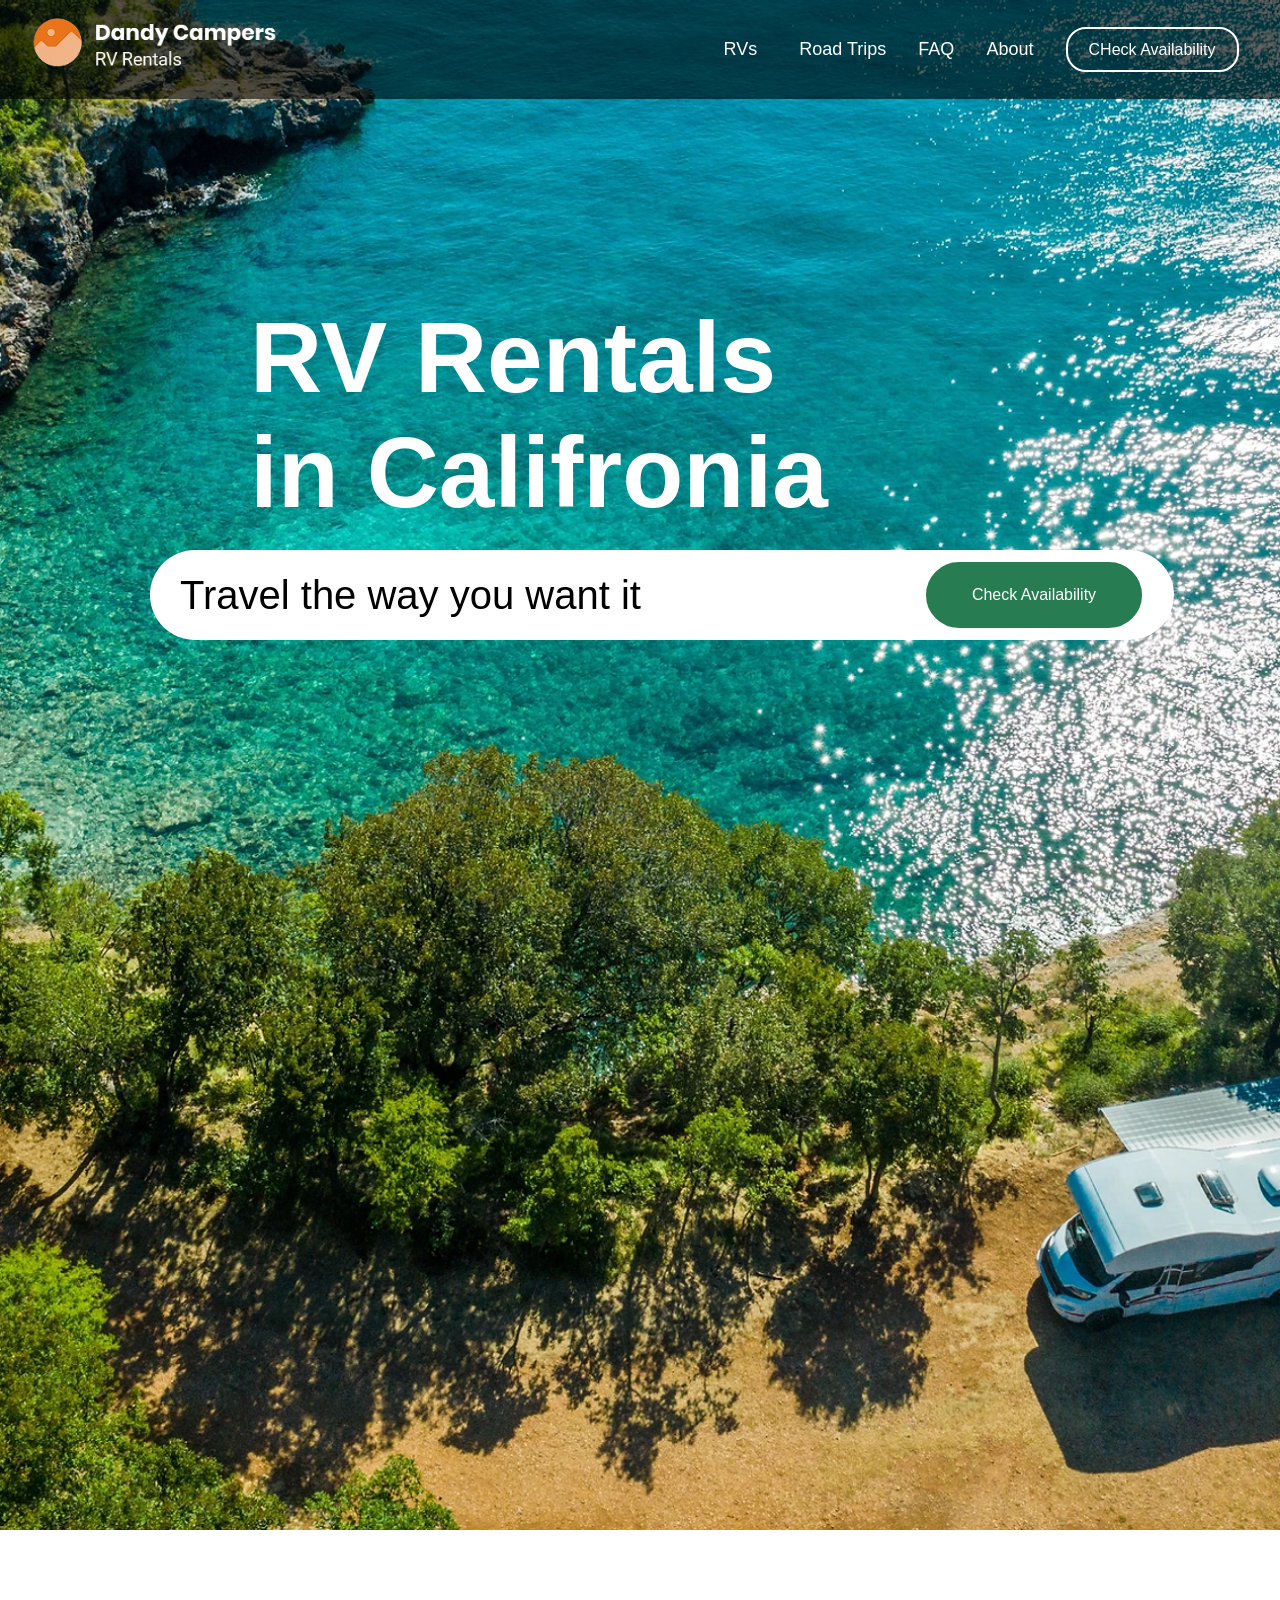
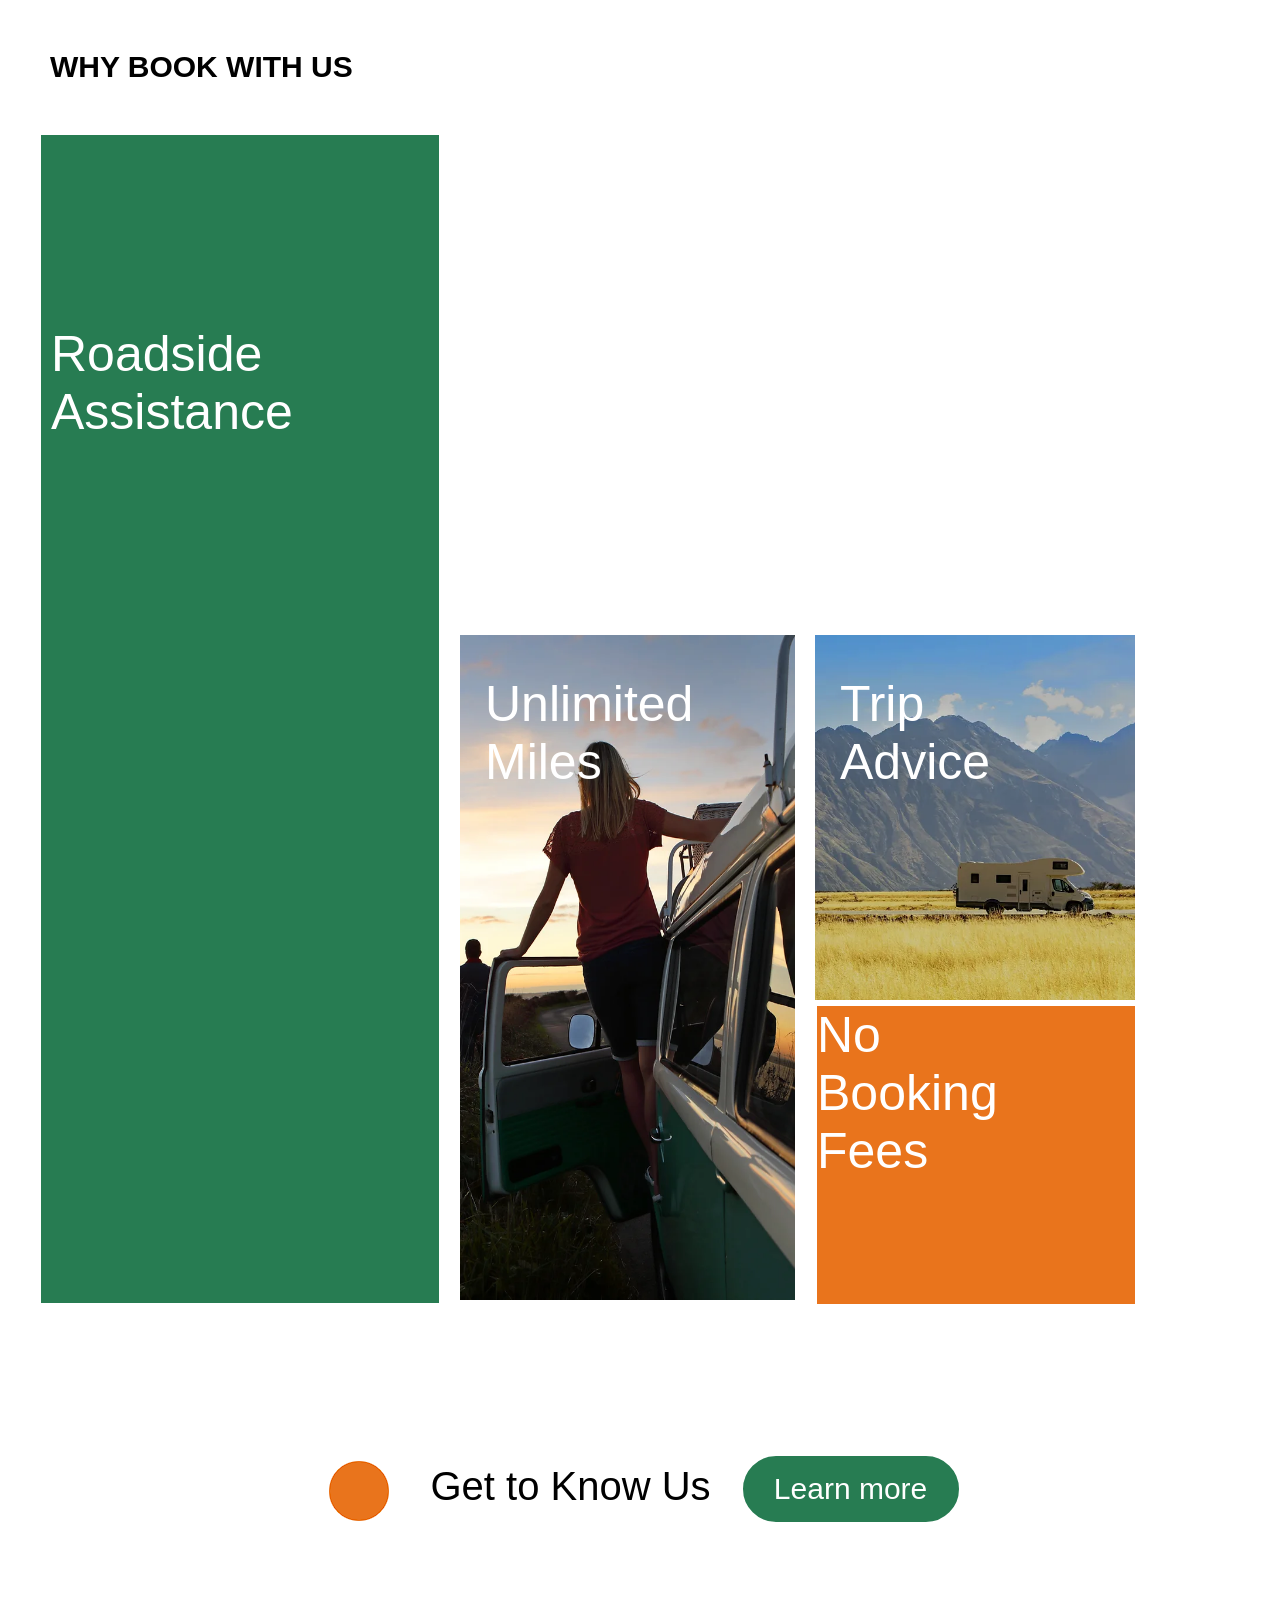
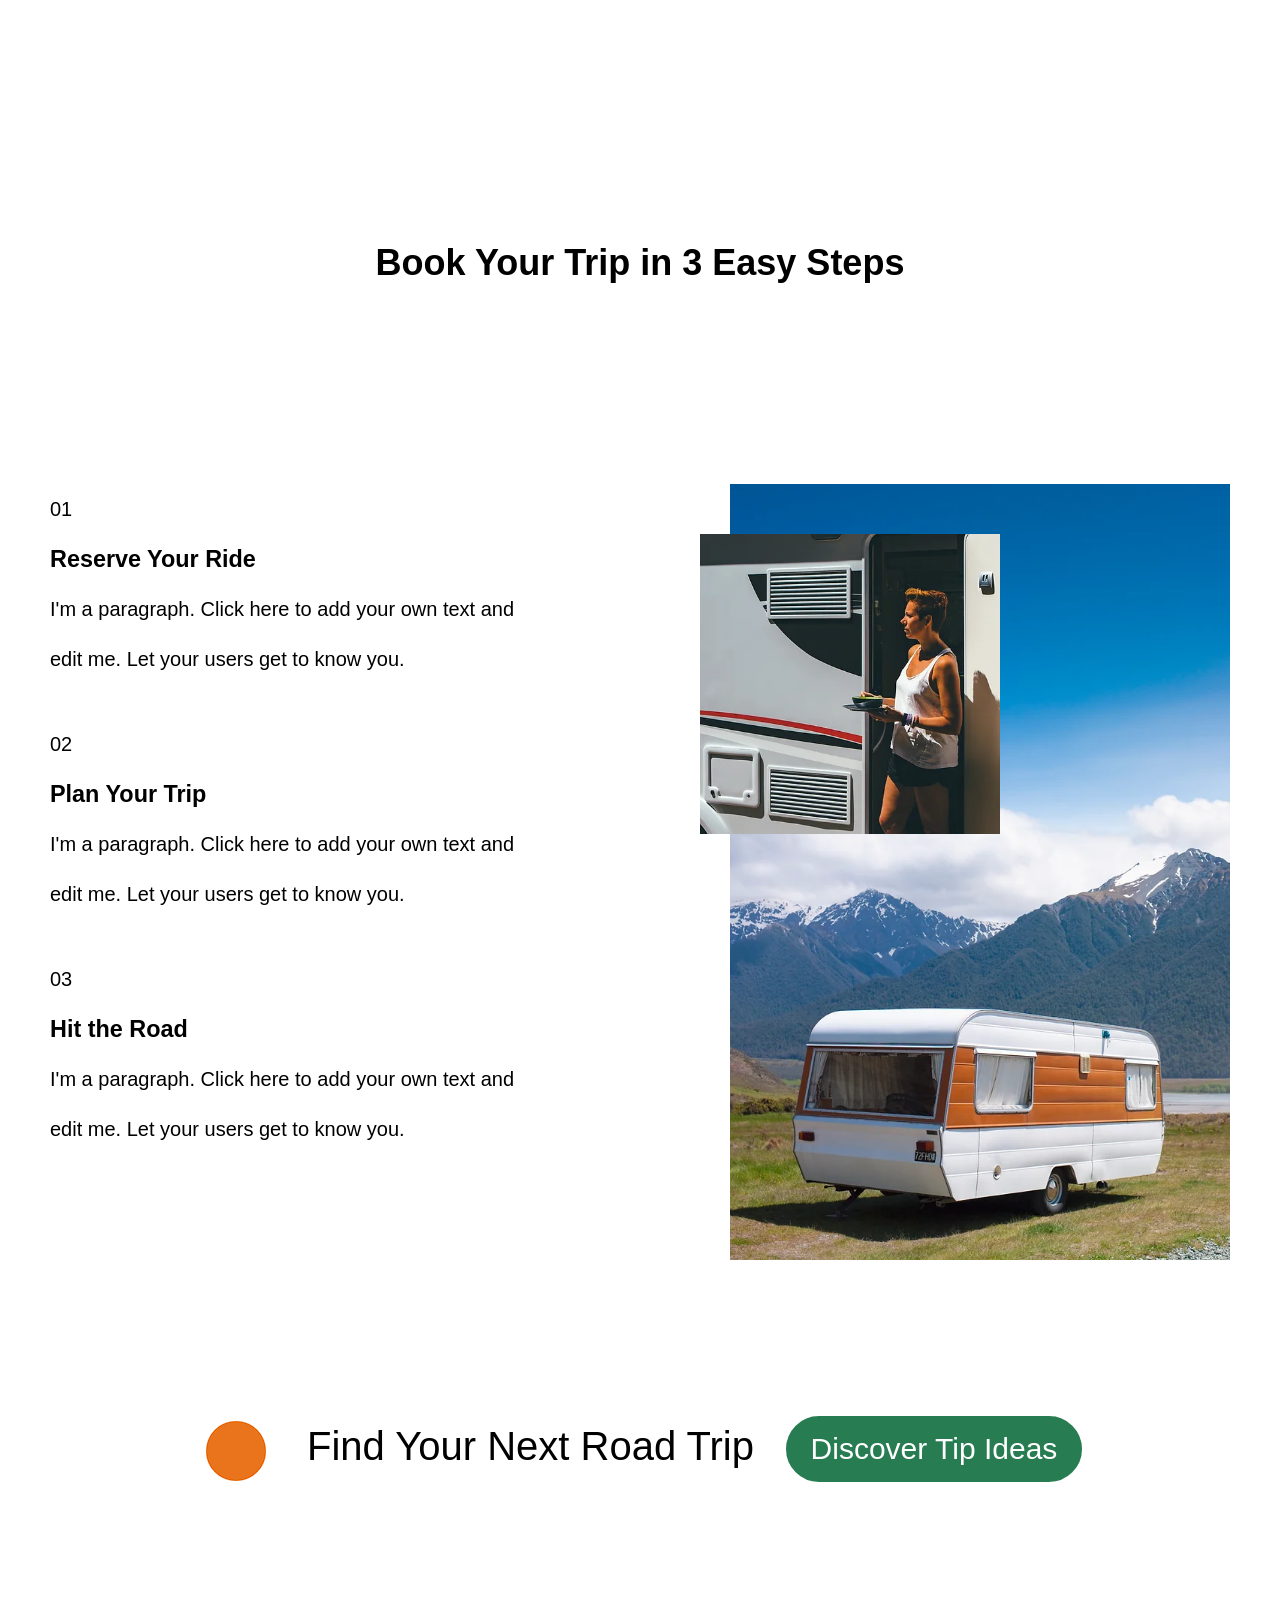
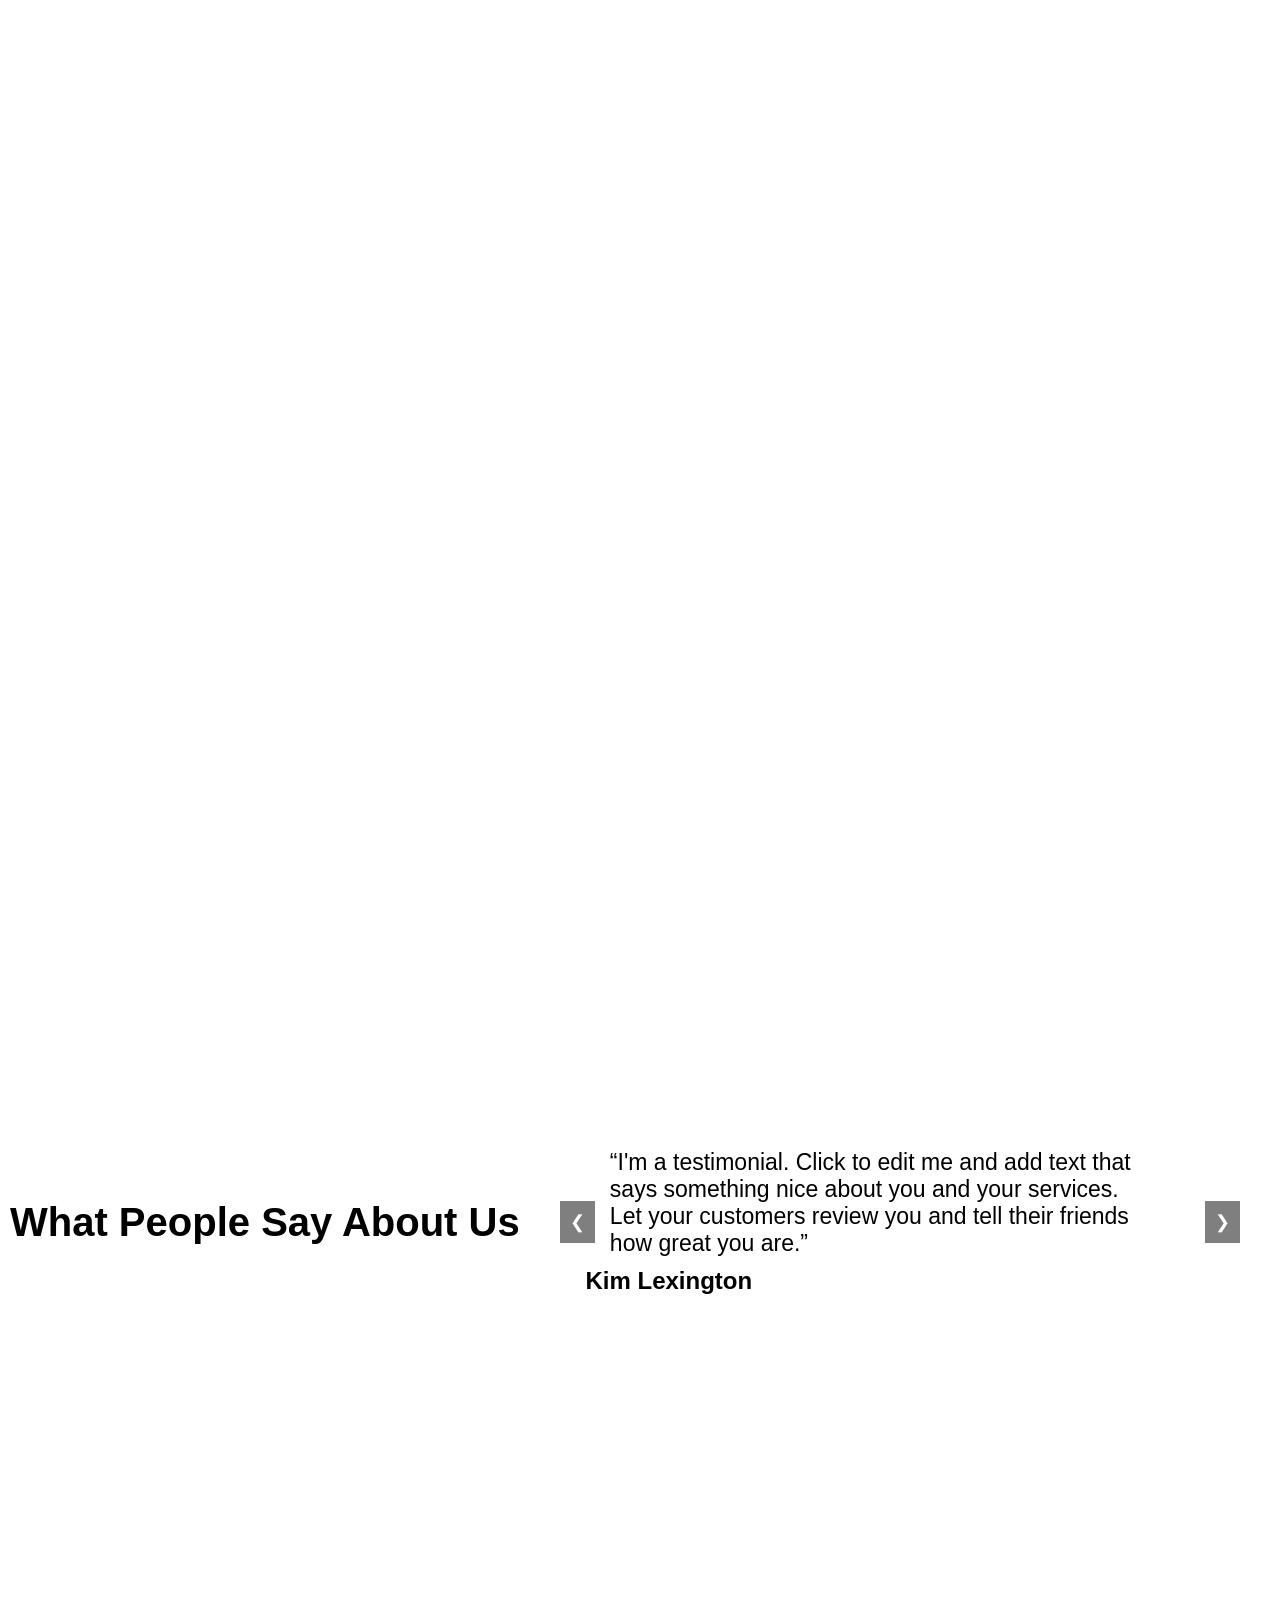
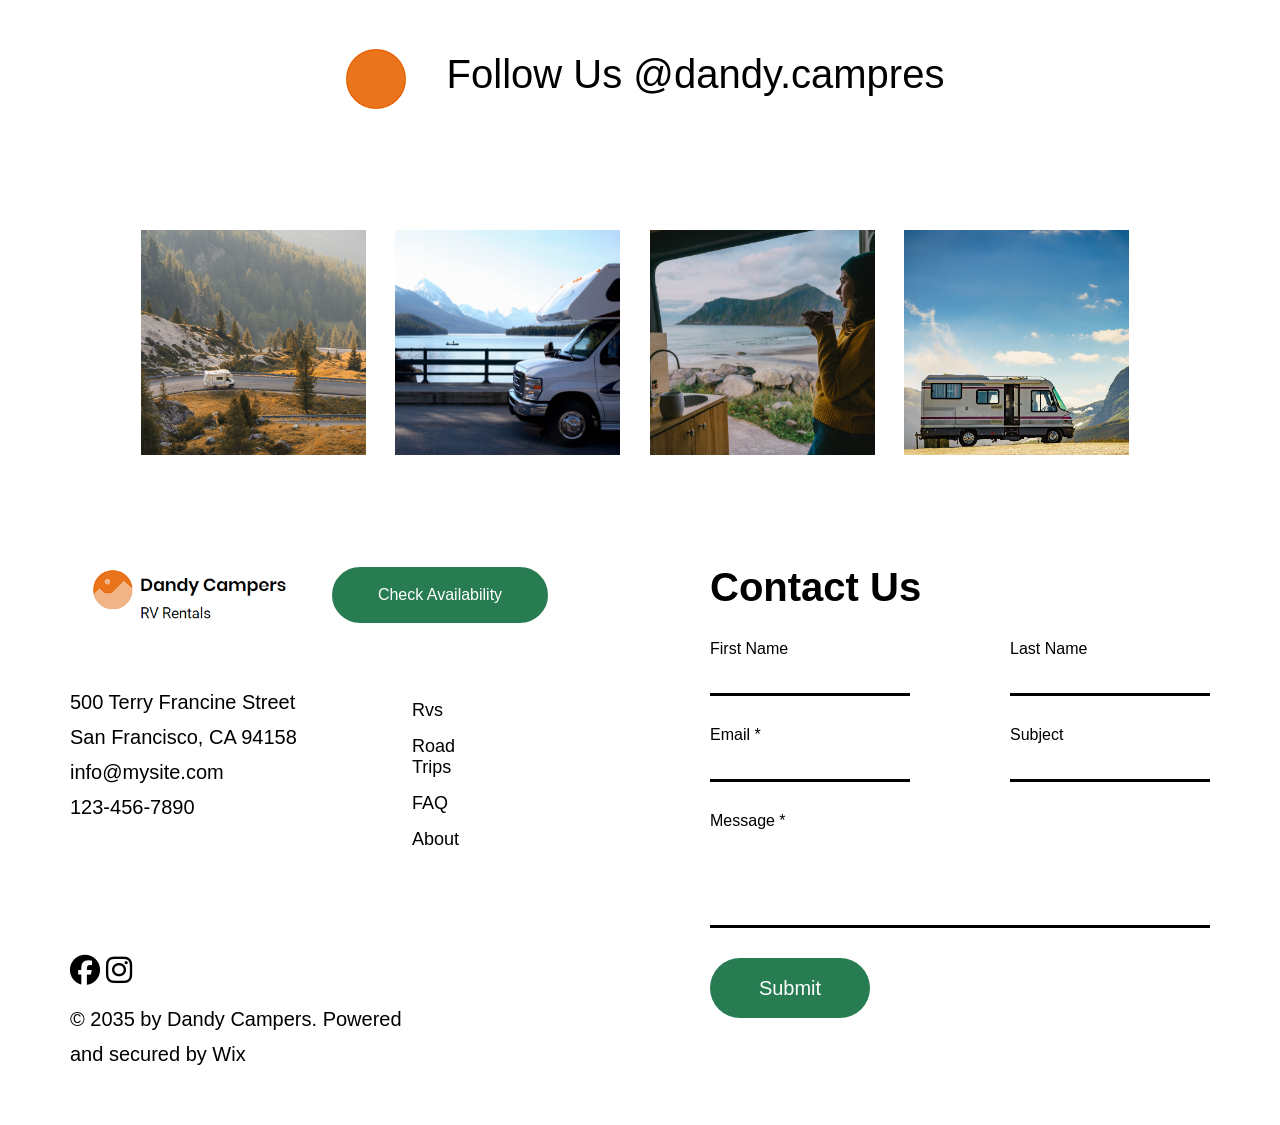
==== index.html @ e055550d "project rv" ====
<!DOCTYPE html>
<html lang="en">
<head>
    <meta charset="UTF-8">
    <meta name="viewport" content="width=device-width, initial-scale=1.0">
    <title>Document</title>
    <link rel="stylesheet" href="./style.css">
    <link rel="stylesheet" href="https://cdnjs.cloudflare.com/ajax/libs/font-awesome/6.5.2/css/all.min.css" integrity="sha512-SnH5WK+bZxgPHs44uWIX+LLJAJ9/2PkPKZ5QiAj6Ta86w+fsb2TkcmfRyVX3pBnMFcV7oQPJkl9QevSCWr3W6A==" crossorigin="anonymous" referrerpolicy="no-referrer" />
    <link rel="stylesheet" href="./responsive.css">
    <link rel="stylesheet" href="./rcponcive.css">
</head>
<body>

    <header>
        <nav> 

            <a href=""><img class="logo" src="./image/logo.png" alt=""></a>
            
           <i id="toggleMenu"><i class="fa-solid fa-bars"></i></i>
     

           <div  class=" menu">
           
          
           </div>
           
            <div class="nav-ul">
            
             <ul>
                <li>
                    
                    <a id="dropown-chek" href="./rvs/rvs.html">RVs</a>
                 
                    <ul class="dropdown">
                        <li><a href="#">EuroCamper</a></li>
                        <li><a href="#">vanagon</a></li>
                        <li><a href="#">Ranger van</a></li>
                        <li><a href="#">Travel Triler</a></li>
                        <li><a href="#">Flying Cloud</a></li>
                        <li><a href="#">MotorHome</a></li>
                    </ul>
                </li>  

                <li><a href="./RoadTrip/road.html">Road Trips</a></li>
                <li><a href="./FAQ/faq.html">FAQ</a></li>
                <li><a href="./About/about.html">About</a></li>
            </ul>

            <div id="myNav" class="overlay">
              
             <div class="overlay-btn-title">
                <span class="camper-check-btn">CHeck Availability</span>
                <a href="javascript:void(0)" class="closebtn" onclick="closeNav()">&times;</a>
             </div>
                <div class="overlay-content">

                         <span class="travel-first">Travel Details</span>
               
                    <form class="form-btn" action="">
                     <div class="wrapper-for-form">
                        <div class="select-wrapper">
                        <div class="pick-up">
                        
                        <label for="nav-select">Pick up*</label>
                        <select class="nav-select back-color">
                            <option value=""></option>
                            <option>San Diego</option>
                            <option>malibu Beach</option>
                            <option>Misson Bay</option>
                            <option>Napa Valley</option>
                        </select>
                    </div>
                         
                    <div class="drop-off">
                        <label for="nav-select ">Drop Off*</label>
                        <select class="nav-select back-color">
                            <option value=""></option>
                            <option>San Diego</option>
                            <option>malibu Beach</option>
                            <option>Misson Bay</option>
                            <option>Napa Valley</option>
                        </select>
                    </div>   
                    </div>
                         
                      <div class="date">
                         <div class="for-date">
                        <label for="date">Start Date*</label>
                        <input class="back-color" name="date" type="date">
                         </div>
                         
                         <div class="for-date">
                        <label for="date">End Date*</label>
                        <input class="back-color" name="date" type="date">
                         </div>
                      </div>
                         


                       <div class="number">
                            <div class="for-number">
                                <label for="number">Number of passenger*</label>
                                <input class="back-color" name="number" type="number">
                            </div>

                         <div class="for-number-rvs">
                            <label class="rvs-one" for="rvs">Rv Type</label>
                            <select class="back-color"  name="rvs" id="">
                                <option value=""></option>
                                <option value="">EuroCamper</option>
                                <option value="">Vanagon</option>
                                <option value="">MotorHome</option>
                                <option value="">Ranger Van</option>
                                <option value="">Travel Trailer</option>
                                <option value="">Flying Cloud</option>                              
                            </select>
                         </div>  
                          
                       </div>
                       
                     </div>
                     

                     
                     <span>Personal Details</span>
                 
                 <div class="lastname-wrapper">    
                     <div class="name-lastname">
                            <div class="name-for-form">
                                <label for="name">First Name</label>
                                <input class="back-color" type="name" >
                            </div>
                    
                            <div class="name-for-form">
                                <label for="lastname">Last Name</label>
                                <input class="back-color" type="lastname">
                            </div>
                    </div>

                    <div class="name-lastname">
                        <div class="name-for-form">
                            <label for="name">First Name</label>
                            <input class="back-color" type="name" >
                        </div>
                
                        <div class="name-for-form">
                            <label for="lastname">Last Name</label>
                            <input class="back-color" type="lastname">
                        </div>
                </div>
            </div>
                    

            <input class="forminput" type="submit">

                    </form>
              </div>
           </div>
    
    
              <button id="overlay-btn" onclick="openNav()">CHeck Availability</button>
    
            </div> 
        
        

        </nav>
            

            <div class="title-one">

                <h1>
                    <span>RV Rentals
                    <br> in Califronia
                   </span>
                </h1>


            </div>

            <div class="title-two">
                <p>Travel the way you want it</p>
                <button><a href="">Check Availability</a></button>
                
            </div>

         
      
    </header>


   
    
<section class="section-one">

     <div class="section-one-title">
        <h2>WHY BOOK WITH US</h2>
     </div>


    
    <div class="section-one-card">


            <div class="green-card">

                <div class="road-side">

                
                <span>Roadside <br> Assistance</span>
                </div>
            </div>

    
     <div class="banner-card-car">

        <div class="car-img">
            <img src="./image/car-girl.webp" alt="">
        </div>

        <div class="car-text">
            <p>Unlimited <br/> Miles</p>
        </div>
     </div>

     
     <div class="card-together">

        <div class="banner-card-mount">

            <div class="mount-img">
                <img src="./image/mount.webp" alt="">
            </div>
    
            <div class="mount-text">
                <p>Trip <br>
                    Advice</p>
            </div>

        </div>


        <div class="orange-card">
            <div class="orange-card">
                <span>
                    No     <br>
                    Booking <br>
                    Fees    <br>
                </span>
            </div>
        </div>
    </div>  
        
     

    </div>
    

</section>


<section class="two">
      
    <div class="wrapper-section-two">

    

      <div class="logo-ball">
        <img src="./image/ball.PNG" alt="">
      </div>

     <div class="two-title">
        <p>Get to Know Us</p>
     </div>

     <div class="button-learn">
        <button class="learn-btn">
            <a href="#">Learn more</a>
        </button>
    
        </div>


    </div>


</section>
  
    <section class="three">
        <h2 class="section-title">Book Your Trip in 3 Easy Steps</h2>
    </section>


   <section class="four">
    <div class="four-wrapper">

        <div class="four-tex">
         
         <div class="text-margin">  
          <div>
          <span>01</span> <br>
          <h3>Reserve Your Ride</h3> 
          <p>I'm a paragraph. Click here to add your own text and <br> edit me. Let your users get to know you.</p>
         </div>

          <div>
          <span>02</span>
          <h3>Plan Your Trip</h3> 
          <p>I'm a paragraph. Click here to add your own text and <br> edit me. Let your users get to know you.</p>
          </div>


          <div>
          <span>03</span> <br>
          <h3>Hit the Road</h3> 
          <p>I'm a paragraph. Click here to add your own text and <br> edit me. Let your users get to know you.</p>  
          </div>
         </div> 

        </div>


        <div class="four-img">
            <img class="image-one" src="./image/sectio-fourth(one).webp" alt="">
            <img class="image-two" src="./image/fourthe-two.webp" alt="">
        </div>



    </div>
   </section>




   <section class="five">
      
    <div class="wrapper-section-five">

    

      <div class="logo-ball-five">
        <img src="./image/ball.PNG" alt="">
      </div>

     <div class="five-title">
        <p>Find Your Next Road Trip</p>
     </div>

      <div class="button-dicovery">
        <button class="discovery-btn">
            <a href="#">Discover Tip Ideas</a>
        </button>
    
        </div>


    </div>


</section>


<section class="section-six">
 

</section>

<!-- seven -->

<section class="seven">

    <div class="seven-title">
        <h2>What People Say About Us </h2>
    </div>
 <!-- for slide -->
 
<div class="slider-container">
    <div class="slider">
      <div class="slide">
        <p>
            “I'm a testimonial. Click to edit me and add text that <br>
             says something nice about you and your services. <br>
              Let your customers review you and tell their friends <br>
               how great you are.”
        </p>
        <h2>Kim Lexington</h2>
      </div>
      <div class="slide">
        <p>
            “I'm a testimonial. Click to edit me and add text that <br>
             says something nice about you and your services. <br>
              Let your customers review you and tell their friends <br>
               how great you are.”
        </p>
        <h2>Bex Bradley</h2>
      </div>
      <div class="slide">
        <p>
            “I'm a testimonial. Click to edit me and add text that <br>
             says something nice about you and your services. <br>
              Let your customers review you and tell their friends <br>
               how great you are.”
        </p>
        <h2>Bex Bradley</h2>
      </div>
      <!-- Add more slides as needed -->
    </div>
    <button class="prev" onclick="moveSlide(-1)">&#10094;</button>
    <button class="next" onclick="moveSlide(1)">&#10095;</button>
  </div>
  
          
          
</section>


<section class="eight">

  <div class="wrapper-section-eight">

    <div class="logo-ball-eight">
        <img src="./image/ball.PNG" alt="">
      </div>

     <div class="eight-title">
        <p>Follow Us @dandy.campres</p>

     </div> 
 </div>



<!-- nine-section -->

<div class="nine-section">
    <div class="nine-card">


        <div class="card-image">
            <img src="./image/01.jpg" alt="" >


            <div class="card-title">
                @wix: #wix, #website, 
                <br>#freewebsite,
                <br> #websitetemplate, #wix.com, 
                <br>#camping, #RV, #trip,
                <br> #outdoor
            </div>
        </div>

        <div class="card-image">
            <img src="./image/02.jpg" alt="" >


            <div class="card-title">
                @wix: #wix, #website, 
                <br>#freewebsite,
                <br> #websitetemplate, #wix.com, 
                <br>#camping, #RV, #trip,
                <br> #outdoor
            </div>
        </div>


        <div class="card-image">
            <img src="./image/03.jpg" alt="" >


            <div class="card-title">
                @wix: #wix, #website, 
                <br>#freewebsite,
                <br> #websitetemplate, #wix.com, 
                <br>#camping, #RV, #trip,
                <br> #outdoor
            </div>
        </div>

        <div class="card-image">
            <img src="./image/04.jpg" alt="" >


            <div class="card-title">
                @wix: #wix, #website, 
                <br>#freewebsite,
                <br> #websitetemplate, #wix.com, 
                <br>#camping, #RV, #trip,
                <br> #outdoor
            </div>
        </div>

    </div>
</div>

</section>




<!-- footer -->

<footer >

  <div class="footer-wrapper">
    <div class="footer-btn">
         <a href=""><img class="logo" src="./image/logo-footer.PNG" alt=""></a>
        <button><a href="">Check Availability</a></button>

    </div>


<div class="footer-div">
    
        <div class="article">

            <p>500 Terry Francine Street</p>
            <p>San Francisco, CA 94158</p>
            <p>info@mysite.com</p>
            <p>123-456-7890</p>        
            <div class="icon-div">
                <div class="icon">
                     <a href="#"><i class="fa-brands fa-facebook "></i></a>
                     <a href="#"> <i class="fa-brands fa-instagram "></i></a>
                </div>
                
                <p>© 2035 by Dandy Campers. Powered and secured by Wix</p>
            </div>
        </div>

          <div class="anchor">

            <div class="achor-ul">
                
                <ul>
                    <li><a href="#">Rvs</a></li>
                    <li><a href="#">Road Trips</a></li>
                    <li><a href="#">FAQ</a></li>
                    <li><a href="#">About</a></li>
                </ul>
            </div>
                    
       </div>

</div>


  </div>
  
<form action="">
    <h2>Contact Us</h2>
    <div class="input">
        <div>
            <label for="name">First Name</label>
            <input type="name" >
        </div>

        <div class="in">
            <label for="lastname">Last Name</label>
            <input type="lastname">
        </div>
    </div>
    <div class="input">
        <div>
            <label for="Email">Email *</label>
            <input type="email" >
        </div>

        <div>
            <label for="Subject">Subject</label>
            <input type="Subject">
        </div>
        
    </div>

    <div class="massage">
        <label for="Message">Message *</label>
        <input type="Message">
    </div>


        <input class="subinput" type="submit">



        
   
 

</form>

</footer>


 

    

           
<script src="./script.js"></script>
    
</body>
</html>
---- style.css ----
*{
    margin: 0px;
    padding: 0px;
    box-sizing: border-box;
    list-style: none;
    text-decoration: none;
    font-family: sans-serif
}

header{
    background-image: url(./image/camping.webp);
    height: 170vh;
    background-size: cover;
    background-position: center;
}


nav{
    width: 100%;
    display: flex;
    align-items: center;
    justify-content: space-between;
    position: sticky;
    background:transparent;
    background-color: rgb(0,0,0,0.6);
    z-index: 1;
    

}

.logo{
    width: 297px;
    
}

.nav-ul{
    display: flex;
    justify-content: center;
    width: 50%;
  
}

ul{
    width: 60%;
    display: flex;
    justify-content: space-evenly;
    align-items: center;
}

ul a{
    color: white;
    font-size: large;
    
}

ul a:hover{
    color: aquamarine ;
    transition: 0.5s;
}

/* dropdown */
#dropown-chek{
    padding: 25px 10px 25px 10px;
}

.dropdown li{
    display: block;
}

.dropdown{

    margin-top: 20px;
    margin-left: -55px;
    width: 115px;
    height: 190px;
    background: transparent;
    background-color: rgb(0,0,0,0.6);
    text-align: center;
    line-height: 30px;
    position: absolute;
    z-index: 2;
    display: none;
    cursor: pointer;

}

.nav-ul li:hover ul.dropdown{
    display: block;
    
    
    
}

/* nav */

/* nav button{
    width: 173px;
    height: 45px;
    border-radius:20px;
    background-color: transparent;
    border: 2px solid  white;
} */

nav button a{
    font-size: large;
    color: white;
}

/* overlay */

.overlay {
    height: 0%;
    width: 100%;
    position: fixed;
    z-index: 1;
    top: 0;
    left: 0;
    background-color: #277C52;
    overflow-y: scroll;
    transition: 0.5s;
    
  }
  .overlay::-webkit-scrollbar{
    display: none;
  }



  /* form */
  
  .overlay-content {
    position: relative;
    width: 100%;    
    height: 120vh;
    
  }


.overlay-content span{
    font-size: 20px;
    color: white;
    margin-left: 250px;
    margin-top: 20px;
    
}

.nav-select{
    width: 300px;
    height: 50px;
    background-color: #1F6340;
    font-size: 20px;
    color: white;

}

.form-btn{
    width: 50%;
    
}

.form-btn input,select{
    background-color: #1F6340 ; 
    border-bottom: 2px solid white;
}

.select-wrapper{
    display: flex;
    gap: 30px;
    color: white;
}




.date{
    display: flex;
    gap: 30px;
}

.date input{
    width: 300px;
    height: 50px;
    background-color: #1F6340;
    color: white;
    font-size: 20px;

}

.date label{
    color: white;
}


.for-number input{
    width: 300px;
    height: 50px;
    background-color: #1F6340;
    color: white;
    font-size: 20px
}

.for-number{
    color: white;
}
 
.for-number-rvs select{
    width: 400px;
    height: 50px;
    background-color: #1F6340;
    color: white;
    font-size: 20px;
    
}

.rvs-one{
    color: white;
}

.number{
    display: flex;
    gap: 30px;
}


.wrapper-for-form{
    display: flex;
    flex-direction: column;
    gap: 43px;
    
    margin-left: 90%;
}


.name-for-form input{
    width: 300px;
    height: 50px;
    background-color: #1F6340;
    color: white;
    font-size: 20px;
   

}

.name-for-form label{
    color: white;
}


.name-lastname{
    display: flex;
    gap: 30px;
    
}

.lastname-wrapper{
    display: flex;
    flex-direction: column;
    gap: 43px;
    margin-top: 50px;
    margin-left: 90%;
}

.forminput{
width: 150px;
border: none;
border-radius: 60px;
height: 60px;
background-color: white !important; 
cursor: pointer;
font-size: 20px;
color: black;
position: relative;
margin-left: 50em;
margin-top: 30px;
}

.forminput:hover{
    background-color: rgb(233, 233, 179);
}

  .camper-check-btn{
    color: white;
    font-size: 40px;
    
  }

.overlay-btn-title{
    margin: 34px;
    margin-left: 15rem;
}

 
  .overlay a {
    padding: 8px;
    text-decoration: none;
    font-size: 36px;
    color: #818181;
    display: block;
    transition: 0.3s;
  }
  
  .overlay a:hover, .overlay a:focus {
    color: #f1f1f1;
  }
  
  .overlay .closebtn {
    position: absolute;
    top: 20px;
    right: 45px;
    font-size: 60px;
   
  }

  #overlay-btn{
    position: relative;
    width: 173px;
    height: 45px;
    border-radius:20px;
    background-color: transparent;
    border: 2px solid  white;
    color: white;
    font-size: 1em;
}

#overlay-btn:hover{
  background-color: #277C52;
  transition: all 0.5s;
  cursor: pointer;
  
}


/* responsiv-first */

@media screen and(max-width:768px) {
    header{
        background-image: url(./image/camping.webp);
        background-position: center;
        background-size: cover;
    }

    .nav-ul ul{
        display: none;
    }
    
    
}




/* title */
.title-one{
    font-size: 50px;
    color: white;
    position: absolute;
    top: 300px;
    left:250px;
}

.title-two{
    display: flex;
    justify-content: space-between;
    padding: 30px;
    align-items: center;
    color: black;
    background-color: white;
    border-radius: 50px;
    width: 80%;
    height: 90px;
    font-size: 40px;
    position: absolute;
    top: 550px;
    left: 150px;
    
 
}

.title-two button{
    width: 220px;
    height: 70px;
    border-radius: 40px;
    background-color: #277C52;
    border: 2px solid white;

}


.title-two button:hover{
    background-color: rgb(2, 48, 2);
    transition: all 0.5s;
    cursor: pointer;
}



.title-two button a{
    color: white;
    font-size: larger;
}

/* section-one */
.section-one-title{

    font-size: 20px;
    margin-top: 120px;
    padding-left: 50px;
    width: 50%;
    padding-bottom: 50px;
    
}

.green-card{
    /* display: flex;
    border: 1px solid;
    background-color: #277C52;
    font-size: 50px;
    color: white;
    margin: 50px;
    width: 450px;
    height: 500px;    
    padding-left: 30px;
    align-items: center; */

    border: 1px solid;
    background-color: #277C52;
    font-size: 50px;
    color: white;
    width: 400px;
    height:130vh;  
    margin-left: 40px;
} 

.road-side{
   margin-top: 190px;
   margin-left: 10px;
}

.banner-card-car{
    position: relative;
    
}


.car-img img{
    width: 385px;
    height: 705px;
    
}

.car-text{
    position: absolute;
    top: 40px;
    padding-left: 25px;
   
}

.car-text p{
    font-size: 50px;
    color: white;
}

.banner-card-mount{
    position: relative;
}


.mount-img img{
    width: 360px;
    height: 390px;
}

.mount-text{
    position: absolute;
    top: 40px;
    padding-left: 25px;
}

.mount-text p{
    font-size: 50px;
    color: white;
}


.orange-card{
   
    border: 1px solid;
    background-color: #E9741C;
    font-size: 50px;
    color: white;
    width: 360px;
    height:315px;    
  
 

}

.section-one-card{
    display: flex;
    gap: 20px;
    width: 100%;

}

.banner-card-car{
    align-self: flex-end;
    

}

.card-together{
    align-self: flex-end;
    
}

/* section-two */
.two{
    margin-top: 150px;
    width: 100%;
    display: flex;
    justify-content: center;
   
    

}

.wrapper-section-two{
    display: flex;
    gap: 30px;
    
}



.two-title{
    font-size: 40px;
    margin-top: 10px;
 
}


.learn-btn a{
    text-decoration: none;
    font-size: 30px;
    color: white;
}

.learn-btn{
    width: 220px;
    height: 70px;
    border-radius: 40px;
    background-color: #277C52;
    border: 2px solid white;
}




.section-title{
    text-align: center;
    font-size: 36px;
    margin-top: 300px;
}

.four-tex{
   font-size: 20px;
   line-height: 50px;

}


.four-img{
    position: relative;
}


.image-one{
    width: 300px;
    height: 300px;
    position: absolute;
    top:50px;
    left:-30px;
    
    
    
}

.image-two{
    width: 445px;
    width: 500px;
    
   
    
}

.four-wrapper{
    display: flex;
    justify-content: space-between;
}

.four{
    margin: 50px;
    margin-top: 200px;
}

.text-margin{
    display: flex;
    flex-direction: column;
    gap: 35px;
}





.five{
    margin-top: 150px;
    width: 100%;
    display: flex;
    justify-content: center;
   
    

}

.wrapper-section-five{
    display: flex;
    gap: 30px;
    
}



.five-title{
    font-size: 40px;
    margin-top: 10px;
 
}


.discovery-btn a{
    text-decoration: none;
    font-size: 30px;
    color: white;
}

.discovery-btn{
    width: 300px;
    height: 70px;
    border-radius: 40px;
    background-color: #277C52;
    border: 2px solid white;
}

.section-six{
    margin-top: 150px;
    width: 100%;
    height: 100vh;
    background-image: url(./image/section-six.webp);
    background-size: 100%;
    background-attachment: fixed;
    background-repeat: no-repeat;
}


/* section-seven */

.seven-title h2{
    font-size: 40px;
}

.slide p{
    margin-left: 10px;
    text-align: start;
    margin-left: 40px;
    font-size: 23px;
}

.slide h2{
    margin-top: 10px;
    width: 30%;
}


.seven{
    display: flex;
    align-items: center;
    justify-content: center;
    height: 60vh;
}


/* slider-seven */

.slider-container {
  position: relative;
  max-width: 800px;
  margin: 20px auto;
  overflow: hidden;
}

.slider {
  display: flex;
  transition: transform 0.5s ease;
}

.slide {
  flex: 0 0 100%; /* Each slide takes full width */
  padding: 20px;
  box-sizing: border-box;
  text-align: center;
}

.slider-container button{
  position: absolute;
  top: 50%;
  transform: translateY(-50%);
  background-color: rgba(0, 0, 0, 0.5);
  color: white;
  border: none;
  cursor: pointer;
  padding: 10px;
  font-size: 18px;
}

.prev {
  left: 10px;
}

.next {
  right: 10px;
}



.eight{
    margin-top: 150px;
    width: 100%;
    display: flex;
    justify-content: center;
    flex-direction: column;
    align-items: center;
    gap: 100px;
   
    

}

.wrapper-section-eight{
    display: flex;
    gap: 30px;
    
}



.eight-title{
    font-size: 40px;
    margin-top: 10px;
 
}

.first-eight-card img{
    width: 300px;
    height: 200px;
    position: relative;
}

.image-one{
    position: absolute;
}

/* section nine */



.card-image{
    position: relative;
    width: 300px;
    height: 300px;


}

.card-image img{
    width: 300px;
    height: 300px;
}

.card-title{
    position: absolute;
    width: 100%;
    height: 100%;
    top: 0px;
    margin-left: 0px;
    color: white;
    line-height: 25px;
    opacity: 0;
   
}

.card-title:hover{
    opacity: 1;
    background-color: rgba(0, 0, 0, 0.537);
    transition: all 0.3s;
}


.nine-card{
    display: flex ;
    justify-content:center;
    flex-direction: row;
    gap: 4%;
}


.card-title{
    display: flex;
    align-items: center;
    justify-content: center;

}


/* footer */


footer{
    margin-top: 100px;
    width: 100%;
    height: 560px;
    display: flex;
    justify-content: space-around;
  

}

.footer-btn button{
    width: 220px;
    height: 60px;
    border-radius: 40px;
    background-color: #277C52;
    border: 2px solid white;

}


.footer-btn button:hover{
    background-color: rgb(2, 48, 2);
    transition: all 0.5s;
    cursor: pointer;
}



.footer-btn button a{
    color: white;
    font-size: larger;
}

.footer-btn img{
 width: 200px;
}

.footer-btn{
    display: flex;
    justify-content: space-around;
    width: 500Px;
    height: 120px;
}

.article{
    display: flex;
    flex-direction: column;
    line-height: 35px;
    font-size: 20px;
}
.anchor ul li a{
    color: black;
   
}
.anchor ul {
    height: 20vh;
    display: flex;
    flex-direction: column;
    width: 100%;
    align-items: flex-start;
}
.footer-div{
    display: flex;
    width: 400px;
    justify-content: space-around;
}

.fa-brands{
    font-size: 30px;
    padding-top: 10px;  
    
}

.icon a{
    color: black;
}

.icon-div{
    margin-top: 120px;
    display: flex;
    flex-direction: column;
    gap: 10px;
}

.footer-wrapper{
    display: flex;
    flex-direction: column;
}


.input{
    display: flex;
    gap: 20%;
    width: 100%;
}

.input input{
    padding-bottom: 20px;
    width: 200px;
}

input{
    display: flex;
    flex-direction: column;
    border: none;
    border-bottom: 3px solid black;
}

form{
    width: 500px;
    height: 500px;
    display: flex;
    flex-direction: column;
    gap: 30px;
    
}

form h2{
    font-size: 40px;
}

.massage input{
    width: 100%;
    padding: 40px;
}

form input{
    outline: none;
}

.subinput{
width: 160px;
border: none;
border-radius: 60px;
height: 60px;
background-color: #277C52;
cursor: pointer;
font-size: 20px;
color: white;
}



.subinput:hover{
    background-color: rgb(2, 48, 2);

}



nav i {
    display: none;
}
---- rcponcive.css ----
/* home page-responcive */
*{
    margin: 0px;
    padding: 0px;
    box-sizing: border-box;
    list-style: none;
    text-decoration: none;
    font-family: sans-serif

}
body{
    height: auto;
}


@media screen and (max-width:1400px) {

    

    header{
        background-image: url(./image/camping.webp);
        height: 170vh;
        background-size: cover;
        background-position: center;
    }
    
    
    nav{
        width: 100%;
        display: flex;
        align-items: center;
        justify-content: space-between;
        position: sticky;
        background:transparent;
        background-color: rgb(0,0,0,0.6);
        z-index: 1;
        
    
    }
    
    .logo{
        width: 297px;
        
    }
    
    .nav-ul{
        display: flex;
        justify-content: center;
        width: 50%;
      
    }
    
    ul{
        width: 60%;
        display: flex;
        justify-content: space-evenly;
        align-items: center;
    }
    
    ul a{
        color: white;
        font-size: large;
        
    }
    
    ul a:hover{
        color: aquamarine ;
        transition: 0.5s;
    }
    
    /* dropdown */
    #dropown-chek{
        padding: 25px 10px 25px 10px;
    }
    
    .dropdown li{
        display: block;
    }
    
    .dropdown{
    
        margin-top: 20px;
        margin-left: -55px;
        width: 115px;
        height: 190px;
        background: transparent;
        background-color: rgb(0,0,0,0.6);
        text-align: center;
        line-height: 30px;
        position: absolute;
        z-index: 2;
        display: none;
        cursor: pointer;
    
    }
    
    .nav-ul li:hover ul.dropdown{
        display: block;
        
        
        
    }
    
    /* nav */
    
    /* nav button{
        width: 173px;
        height: 45px;
        border-radius:20px;
        background-color: transparent;
        border: 2px solid  white;
    } */
    
    nav button a{
        font-size: large;
        color: white;
    }
    
    /* overlay */
    
    .overlay {
        height: 0%;
        width: 100%;
        position: fixed;
        z-index: 1;
        top: 0;
        left: 0;
        background-color: #277C52;
        overflow-y: scroll;
        transition: 0.5s;
        
      }
      .overlay::-webkit-scrollbar{
        display: none;
      }
    
    
    
      /* form */
      
      .overlay-content {
        position: relative;
        width: 100%;    
        height: 120vh;
        
      }
    
    
    .overlay-content span{
        font-size: 20px;
        color: white;
        margin-left: 250px;
        margin-top: 20px;
        
    }
    
    .nav-select{
        width: 300px;
        height: 50px;
        background-color: #1F6340;
        font-size: 20px;
        color: white;
    
    }
    
    .form-btn{
        width: 50%;
        
    }
    
    .form-btn input,select{
        background-color: #1F6340 ; 
        border-bottom: 2px solid white;
    }
    
    .select-wrapper{
        display: flex;
        gap: 30px;
        color: white;
    }
    
    
    
    
    .date{
        display: flex;
        gap: 30px;
    }
    
    .date input{
        width: 300px;
        height: 50px;
        background-color: #1F6340;
        color: white;
        font-size: 20px;
    
    }
    
    .date label{
        color: white;
    }
    
    
    .for-number input{
        width: 300px;
        height: 50px;
        background-color: #1F6340;
        color: white;
        font-size: 20px
    }
    
    .for-number{
        color: white;
    }
     
    .for-number-rvs select{
        width: 400px;
        height: 50px;
        background-color: #1F6340;
        color: white;
        font-size: 20px;
        
    }
    
    .rvs-one{
        color: white;
    }
    
    .number{
        display: flex;
        gap: 30px;
    }
    
    
    .wrapper-for-form{
        display: flex;
        flex-direction: column;
        gap: 43px;
        
        margin-left: 90%;
    }
    
    
    .name-for-form input{
        width: 300px;
        height: 50px;
        background-color: #1F6340;
        color: white;
        font-size: 20px;
       
    
    }
    
    .name-for-form label{
        color: white;
    }
    
    
    .name-lastname{
        display: flex;
        gap: 30px;
        
    }
    
    .lastname-wrapper{
        display: flex;
        flex-direction: column;
        gap: 43px;
        margin-top: 50px;
        margin-left: 90%;
    }
    
    .forminput{
    width: 150px;
    border: none;
    border-radius: 60px;
    height: 60px;
    background-color: white !important; 
    cursor: pointer;
    font-size: 20px;
    color: black;
    position: relative;
    margin-left: 50em;
    margin-top: 30px;
    }
    
    .forminput:hover{
        background-color: rgb(233, 233, 179);
    }
    
      .camper-check-btn{
        color: white;
        font-size: 40px;
        
      }
    
    .overlay-btn-title{
        margin: 34px;
        margin-left: 15rem;
    }
    
     
      .overlay a {
        padding: 8px;
        text-decoration: none;
        font-size: 36px;
        color: #818181;
        display: block;
        transition: 0.3s;
      }
      
      .overlay a:hover, .overlay a:focus {
        color: #f1f1f1;
      }
      
      .overlay .closebtn {
        position: absolute;
        top: 20px;
        right: 45px;
        font-size: 60px;
       
      }
    
      #overlay-btn{
        position: relative;
        width: 173px;
        height: 45px;
        border-radius:20px;
        background-color: transparent;
        border: 2px solid  white;
        color: white;
        font-size: 1em;
    }
    
    #overlay-btn:hover{
      background-color: #277C52;
      transition: all 0.5s;
      cursor: pointer;
      
    }
    
    
    /* responsiv-first */
    
    @media screen and(max-width:768px) {
        header{
            background-image: url(./image/camping.webp);
            background-position: center;
            background-size: cover;
        }
    
        .nav-ul ul{
            display: none;
        }
        
        
    }
    
    
    
    
    /* title */
    .title-one{
        font-size: 50px;
        color: white;
        position: absolute;
        top: 300px;
        left:250px;
    }
    
    .title-two{
        display: flex;
        justify-content: space-between;
        padding: 30px;
        align-items: center;
        color: black;
        background-color: white;
        border-radius: 50px;
        width: 80%;
        height: 90px;
        font-size: 40px;
        position: absolute;
        top: 550px;
        left: 150px;
        
     
    }
    
    .title-two button{
        width: 220px;
        height: 70px;
        border-radius: 40px;
        background-color: #277C52;
        border: 2px solid white;
    
    }
    
    
    .title-two button:hover{
        background-color: rgb(2, 48, 2);
        transition: all 0.5s;
        cursor: pointer;
    }
    
    
    
    .title-two button a{
        color: white;
        font-size: larger;
    }
    
    /* section-one */
    .section-one-title{
    
        font-size: 20px;
        margin-top: 120px;
        padding-left: 50px;
        width: 50%;
        padding-bottom: 50px;
        
    }
    
    .green-card{
        /* display: flex;
        border: 1px solid;
        background-color: #277C52;
        font-size: 50px;
        color: white;
        margin: 50px;
        width: 450px;
        height: 500px;    
        padding-left: 30px;
        align-items: center; */
    
        border: 1px solid;
        background-color: #277C52;
        font-size: 50px;
        color: white;
        width: 400px;
        height:130vh;  
        margin-left: 40px;
    } 
    
    .road-side{
       margin-top: 190px;
       margin-left: 10px;
    }
    
    .banner-card-car{
        position: relative;
        
    }
    
    
    .car-img img{
        width: 385px;
        height: 705px;
        
    }
    
    .car-text{
        position: absolute;
        top: 40px;
        padding-left: 25px;
       
    }
    
    .car-text p{
        font-size: 50px;
        color: white;
    }
    
    .banner-card-mount{
        position: relative;
    }
    
    
    .mount-img img{
        width: 360px;
        height: 390px;
    }
    
    .mount-text{
        position: absolute;
        top: 40px;
        padding-left: 25px;
    }
    
    .mount-text p{
        font-size: 50px;
        color: white;
    }
    
    
    .orange-card{
       
        border: 1px solid;
        background-color: #E9741C;
        font-size: 50px;
        color: white;
        width: 360px;
        height:315px;    
      
     
    
    }
    
    .section-one-card{
        display: flex;
        gap: 20px;
        width: 100%;
    
    }
    
    .banner-card-car{
        align-self: flex-end;
        
    
    }
    
    .card-together{
        align-self: flex-end;
        
    }
    
    /* section-two */
    .two{
        margin-top: 150px;
        width: 100%;
        display: flex;
        justify-content: center;
       
        
    
    }
    
    .wrapper-section-two{
        display: flex;
        gap: 30px;
        
    }
    
    
    
    .two-title{
        font-size: 40px;
        margin-top: 10px;
     
    }
    
    
    .learn-btn a{
        text-decoration: none;
        font-size: 30px;
        color: white;
    }
    
    .learn-btn{
        width: 220px;
        height: 70px;
        border-radius: 40px;
        background-color: #277C52;
        border: 2px solid white;
    }
    
    
    
    
    .section-title{
        text-align: center;
        font-size: 36px;
        margin-top: 300px;
    }
    
    .four-tex{
       font-size: 20px;
       line-height: 50px;
    
    }
    
    
    .four-img{
        position: relative;
    }
    
    
    .image-one{
        width: 300px;
        height: 300px;
        position: absolute;
        top:50px;
        left:-30px;
        
        
        
    }
    
    .image-two{
        width: 445px;
        width: 500px;
        
       
        
    }
    
    .four-wrapper{
        display: flex;
        justify-content: space-between;
    }
    
    .four{
        margin: 50px;
        margin-top: 200px;
    }
    
    .text-margin{
        display: flex;
        flex-direction: column;
        gap: 35px;
    }
    
    
    
    
    
    .five{
        margin-top: 150px;
        width: 100%;
        display: flex;
        justify-content: center;
       
        
    
    }
    
    .wrapper-section-five{
        display: flex;
        gap: 30px;
        
    }
    
    
    
    .five-title{
        font-size: 40px;
        margin-top: 10px;
     
    }
    
    
    .discovery-btn a{
        text-decoration: none;
        font-size: 30px;
        color: white;
    }
    
    .discovery-btn{
        width: 300px;
        height: 70px;
        border-radius: 40px;
        background-color: #277C52;
        border: 2px solid white;
    }
    
    .section-six{
        margin-top: 150px;
        width: 100%;
        height: 100vh;
        background-image: url(./image/section-six.webp);
        background-size: 100%;
        background-attachment: fixed;
        background-repeat: no-repeat;
    }
    
    
    /* section-seven */
    
    .seven-title h2{
        font-size: 40px;
    }
    
    .slide p{
        margin-left: 10px;
        text-align: start;
        margin-left: 40px;
        font-size: 23px;
    }
    
    .slide h2{
        margin-top: 10px;
        width: 30%;
    }
    
    
    .seven{
        display: flex;
        align-items: center;
        justify-content: center;
        height: 60vh;
    }
    
    
    /* slider-seven */
    
    .slider-container {
      position: relative;
      max-width: 800px;
      margin: 20px auto;
      overflow: hidden;
    }
    
    .slider {
      display: flex;
      transition: transform 0.5s ease;
    }
    
    .slide {
      flex: 0 0 100%; /* Each slide takes full width */
      padding: 20px;
      box-sizing: border-box;
      text-align: center;
    }
    
    .slider-container button{
      position: absolute;
      top: 50%;
      transform: translateY(-50%);
      background-color: rgba(0, 0, 0, 0.5);
      color: white;
      border: none;
      cursor: pointer;
      padding: 10px;
      font-size: 18px;
    }
    
    .prev {
      left: 10px;
    }
    
    .next {
      right: 10px;
    }
    
    
    
    .eight{
        margin-top: 150px;
    
        display: flex;
        justify-content: center;
        flex-direction: column;
        align-items: center;
     
       
        
    
    }
    
    .wrapper-section-eight{
        display: flex;
        gap: 30px;
        
    }
    
    
    
    .eight-title{
        font-size: 40px;
        margin-top: 10px;
     
    }
    
    .first-eight-card img{
        width: 300px;
        height: 200px;
        position: relative;
    }
    
    .image-one{
        position: absolute;
    }
    
    /* section nine */
    
    
    
    .card-image{
        position: relative;
        width: 270px;
        height: 270px;
    
    
    }
    
    .card-image img{
        width: 270px;
        height: 270px;
    }
    
    .card-title{
        position: absolute;
        width: 100%;
        height: 100%;
        top: 0px;
        margin-left: 0px;
        color: white;
        line-height: 25px;
        opacity: 0;
       
    }
    
    .card-title:hover{
        opacity: 1;
        background-color: rgba(0, 0, 0, 0.537);
        transition: all 0.3s;
    }
    
    
    .nine-card{
        width: 100%;
        display: flex ;
        justify-content:center;
        flex-direction: row;
        gap: 2%;
    }
    
    
    .card-title{
        display: flex;
        align-items: center;
        justify-content: center;
    
    }
    .nine-section{
        width: 100%;
    }
    
    
    /* footer */
    
    
    footer{
        margin-top: 100px;
        width: 100%;
        height: 560px;
        display: flex;
        justify-content: space-around;
      
    
    }
    
    .footer-btn button{
        width: 220px;
        height: 60px;
        border-radius: 40px;
        background-color: #277C52;
        border: 2px solid white;
    
    }
    
    
    .footer-btn button:hover{
        background-color: rgb(2, 48, 2);
        transition: all 0.5s;
        cursor: pointer;
    }
    
    
    
    .footer-btn button a{
        color: white;
        font-size: larger;
    }
    
    .footer-btn img{
     width: 200px;
    }
    
    .footer-btn{
        display: flex;
        justify-content: space-around;
        width: 500Px;
        height: 120px;
    }
    
    .article{
        display: flex;
        flex-direction: column;
        line-height: 35px;
        font-size: 20px;
    }
    .anchor ul li a{
        color: black;
       
    }
    .anchor ul {
        height: 20vh;
        display: flex;
        flex-direction: column;
        width: 100%;
        align-items: flex-start;
    }
    .footer-div{
        display: flex;
        width: 400px;
        justify-content: space-around;
    }
    
    .fa-brands{
        font-size: 30px;
        padding-top: 10px;  
        
    }
    
    .icon a{
        color: black;
    }
    
    .icon-div{
        margin-top: 120px;
        display: flex;
        flex-direction: column;
        gap: 10px;
    }
    
    .footer-wrapper{
        display: flex;
        flex-direction: column;
    }
    
    
    .input{
        display: flex;
        gap: 20%;
        width: 100%;
    }
    
    .input input{
        padding-bottom: 20px;
        width: 200px;
    }
    
    input{
        display: flex;
        flex-direction: column;
        border: none;
        border-bottom: 3px solid black;
    }
    
    form{
        width: 500px;
        height: 500px;
        display: flex;
        flex-direction: column;
        gap: 30px;
        
    }
    
    form h2{
        font-size: 40px;
    }
    
    .massage input{
        width: 100%;
        padding: 40px;
    }
    
    form input{
        outline: none;
    }
    
    .subinput{
    width: 160px;
    border: none;
    border-radius: 60px;
    height: 60px;
    background-color: #277C52;
    cursor: pointer;
    font-size: 20px;
    color: white;
    }
    
    
    
    .subinput:hover{
        background-color: rgb(2, 48, 2);
    
    }
    
    
    
    
    
}




/* max-screen width 1280 px */


@media screen and (max-width:1280px) {

    header{
        background-image: url(./image/camping.webp);
        height: 170vh;
        background-size: cover;
        background-position: center;
    }
    
    
    nav{
        width: 100%;
        display: flex;
        align-items: center;
        justify-content: space-between;
        position: sticky;
        background:transparent;
        background-color: rgb(0,0,0,0.6);
        z-index: 1;
        
    
    }
    
    .logo{
        width: 297px;
        
    }
    
    .nav-ul{
        display: flex;
        justify-content: center;
        width: 50%;
      
    }
    
    ul{
        width: 60%;
        display: flex;
        justify-content: space-evenly;
        align-items: center;
    }
    
    ul a{
        color: white;
        font-size: large;
        
    }
    
    ul a:hover{
        color: aquamarine ;
        transition: 0.5s;
    }
    
    /* dropdown */
    #dropown-chek{
        padding: 25px 10px 25px 10px;
    }
    
    .dropdown li{
        display: block;
    }
    
    .dropdown{
    
        margin-top: 20px;
        margin-left: -55px;
        width: 115px;
        height: 190px;
        background: transparent;
        background-color: rgb(0,0,0,0.6);
        text-align: center;
        line-height: 30px;
        position: absolute;
        z-index: 2;
        display: none;
        cursor: pointer;
    
    }
    
    .nav-ul li:hover ul.dropdown{
        display: block;
        
        
        
    }
    
    /* nav */
    
    /* nav button{
        width: 173px;
        height: 45px;
        border-radius:20px;
        background-color: transparent;
        border: 2px solid  white;
    } */
    
    nav button a{
        font-size: large;
        color: white;
    }
    
    /* overlay */
    
    .overlay {
        height: 0%;
        width: 100%;
        position: fixed;
        z-index: 1;
        top: 0;
        left: 0;
        background-color: #277C52;
        overflow-y: scroll;
        transition: 0.5s;
        
      }
      .overlay::-webkit-scrollbar{
        display: none;
      }
    
    
    
      /* form */
      
      .overlay-content {
        position: relative;
        width: 100%;    
        height: 120vh;
        
      }
    
    
    .overlay-content span{
        font-size: 20px;
        color: white;
        margin-left: 250px;
        margin-top: 20px;
        
    }
    
    .nav-select{
        width: 300px;
        height: 50px;
        background-color: #1F6340;
        font-size: 20px;
        color: white;
    
    }
    
    .form-btn{
        width: 50%;
        
    }
    
    .form-btn input,select{
        background-color: #1F6340 ; 
        border-bottom: 2px solid white;
    }
    
    .select-wrapper{
        display: flex;
        gap: 30px;
        color: white;
    }
    
    
    
    
    .date{
        display: flex;
        gap: 30px;
    }
    
    .date input{
        width: 300px;
        height: 50px;
        background-color: #1F6340;
        color: white;
        font-size: 20px;
    
    }
    
    .date label{
        color: white;
    }
    
    
    .for-number input{
        width: 300px;
        height: 50px;
        background-color: #1F6340;
        color: white;
        font-size: 20px
    }
    
    .for-number{
        color: white;
    }
     
    .for-number-rvs select{
        width: 400px;
        height: 50px;
        background-color: #1F6340;
        color: white;
        font-size: 20px;
        
    }
    
    .rvs-one{
        color: white;
    }
    
    .number{
        display: flex;
        gap: 30px;
    }
    
    
    .wrapper-for-form{
        display: flex;
        flex-direction: column;
        gap: 43px;
        
        margin-left: 90%;
    }
    
    
    .name-for-form input{
        width: 300px;
        height: 50px;
        background-color: #1F6340;
        color: white;
        font-size: 20px;
       
    
    }
    
    .name-for-form label{
        color: white;
    }
    
    
    .name-lastname{
        display: flex;
        gap: 30px;
        
    }
    
    .lastname-wrapper{
        display: flex;
        flex-direction: column;
        gap: 43px;
        margin-top: 50px;
        margin-left: 90%;
    }
    
    .forminput{
    width: 150px;
    border: none;
    border-radius: 60px;
    height: 60px;
    background-color: white !important; 
    cursor: pointer;
    font-size: 20px;
    color: black;
    position: relative;
    margin-left: 50em;
    margin-top: 30px;
    }
    
    .forminput:hover{
        background-color: rgb(233, 233, 179);
    }
    
      .camper-check-btn{
        color: white;
        font-size: 40px;
        
      }
    
    .overlay-btn-title{
        margin: 34px;
        margin-left: 15rem;
    }
    
     
      .overlay a {
        padding: 8px;
        text-decoration: none;
        font-size: 36px;
        color: #818181;
        display: block;
        transition: 0.3s;
      }
      
      .overlay a:hover, .overlay a:focus {
        color: #f1f1f1;
      }
      
      .overlay .closebtn {
        position: absolute;
        top: 20px;
        right: 45px;
        font-size: 60px;
       
      }
    
      #overlay-btn{
        position: relative;
        width: 173px;
        height: 45px;
        border-radius:20px;
        background-color: transparent;
        border: 2px solid  white;
        color: white;
        font-size: 1em;
    }
    
    #overlay-btn:hover{
      background-color: #277C52;
      transition: all 0.5s;
      cursor: pointer;
      
    }
    
    
    /* responsiv-first */
    
    @media screen and(max-width:768px) {
        header{
            background-image: url(./image/camping.webp);
            background-position: center;
            background-size: cover;
        }
    
        .nav-ul ul{
            display: none;
        }
        
        
    }
    
    
    
    
    /* title */
    .title-one{
        font-size: 50px;
        color: white;
        position: absolute;
        top: 300px;
        left:250px;
    }
    
    .title-two{
        display: flex;
        justify-content: space-between;
        padding: 30px;
        align-items: center;
        color: black;
        background-color: white;
        border-radius: 50px;
        width: 80%;
        height: 90px;
        font-size: 40px;
        position: absolute;
        top: 550px;
        left: 150px;
        
     
    }
    
    .title-two button{
        width: 220px;
        height: 70px;
        border-radius: 40px;
        background-color: #277C52;
        border: 2px solid white;
    
    }
    
    
    .title-two button:hover{
        background-color: rgb(2, 48, 2);
        transition: all 0.5s;
        cursor: pointer;
    }
    
    
    
    .title-two button a{
        color: white;
        font-size: larger;
    }
    
    /* section-one */
    .section-one-title{
    
        font-size: 20px;
        margin-top: 120px;
        padding-left: 50px;
        width: 50%;
        padding-bottom: 50px;
        
    }
    
    .green-card{
        /* display: flex;
        border: 1px solid;
        background-color: #277C52;
        font-size: 50px;
        color: white;
        margin: 50px;
        width: 450px;
        height: 500px;    
        padding-left: 30px;
        align-items: center; */
    
        border: 1px solid;
        background-color: #277C52;
        font-size: 50px;
        color: white;
        width: 400px;
        height:130vh;  
        margin-left: 40px;
    } 
    
    .road-side{
       margin-top: 190px;
       margin-left: 10px;
    }
    
    .banner-card-car{
        position: relative;
        
    }
    
    
    .car-img img{
        width: 335px;
        height: 665px;
        
    }
    
    .car-text{
        position: absolute;
        top: 40px;
        padding-left: 25px;
       
    }
    
    .car-text p{
        font-size: 50px;
        color: white;
    }
    
    .banner-card-mount{
        position: relative;
    }
    
    
    .mount-img img{
        width: 320px;
        height: 365px;
    }
    
    .mount-text{
        position: absolute;
        top: 40px;
        padding-left: 25px;
    }
    
    .mount-text p{
        font-size: 50px;
        color: white;
    }
    
    
    .orange-card{
       
        border: 1px solid;
        background-color: #E9741C;
        font-size: 50px;
        color: white;
        width: 320px;
        height:300px;    
      
     
    
    }
    
    .section-one-card{
        display: flex;
        gap: 20px;
        width: 100%;
    
    }
    
    .banner-card-car{
        align-self: flex-end;
        
    
    }
    
    .card-together{
        align-self: flex-end;
        
    }
    
    /* section-two */
    .two{
        margin-top: 150px;
        width: 100%;
        display: flex;
        justify-content: center;
       
        
    
    }
    
    .wrapper-section-two{
        display: flex;
        gap: 30px;
        
    }
    
    
    
    .two-title{
        font-size: 40px;
        margin-top: 10px;
     
    }
    
    
    .learn-btn a{
        text-decoration: none;
        font-size: 30px;
        color: white;
    }
    
    .learn-btn{
        width: 220px;
        height: 70px;
        border-radius: 40px;
        background-color: #277C52;
        border: 2px solid white;
    }
    
    
    
    
    .section-title{
        text-align: center;
        font-size: 36px;
        margin-top: 300px;
    }
    
    .four-tex{
       font-size: 20px;
       line-height: 50px;
    
    }
    
    
    .four-img{
        position: relative;
    }
    
    
    .image-one{
        width: 300px;
        height: 300px;
        position: absolute;
        top:50px;
        left:-30px;
        
        
        
    }
    
    .image-two{
        width: 445px;
        width: 500px;
        
       
        
    }
    
    .four-wrapper{
        display: flex;
        justify-content: space-between;
    }
    
    .four{
        margin: 50px;
        margin-top: 200px;
    }
    
    .text-margin{
        display: flex;
        flex-direction: column;
        gap: 35px;
    }
    
    
    
    
    
    .five{
        margin-top: 150px;
        width: 100%;
        display: flex;
        justify-content: center;
       
        
    
    }
    
    .wrapper-section-five{
        display: flex;
        gap: 30px;
        
    }
    
    
    
    .five-title{
        font-size: 40px;
        margin-top: 10px;
     
    }
    
    
    .discovery-btn a{
        text-decoration: none;
        font-size: 30px;
        color: white;
    }
    
    .discovery-btn{
        width: 300px;
        height: 70px;
        border-radius: 40px;
        background-color: #277C52;
        border: 2px solid white;
    }
    
    .section-six{
        margin-top: 150px;
        width: 100%;
        height: 100vh;
        background-image: url(./image/section-six.webp);
        background-size: 100%;
        background-attachment: fixed;
        background-repeat: no-repeat;
    }
    
    
    /* section-seven */
    
    .seven-title h2{
        font-size: 40px;
        padding-left: 10px;
    }
    
    .slide p{
        margin-left: 10px;
        text-align: start;
        margin-left: 40px;
        font-size: 23px;
    }
    
    .slide h2{
        margin-top: 10px;
        width: 30%;
    }
    
    
    .seven{
        display: flex;
        align-items: center;
        justify-content: center;
        height: 60vh;
    }
    
    
    /* slider-seven */
    
    .slider-container {
      position: relative;
      max-width: 800px;
      margin: 20px auto;
      overflow: hidden;
    }
    
    .slider {
        width: 700px ;
      display: flex;
      transition: transform 0.5s ease;
    }
    
    .slide {
      flex: 0 0 100%; /* Each slide takes full width */
      padding: 20px;
      box-sizing: border-box;
      text-align: center;
    }
    
    .slider-container button{
      position: absolute;
      top: 50%;
      transform: translateY(-50%);
      background-color: rgba(0, 0, 0, 0.5);
      color: white;
      border: none;
      cursor: pointer;
      padding: 10px;
      font-size: 18px;
    }
    
    .prev {
      left: 10px;
    }
    
    .next {
      right: 10px;
    }
    
    
    
    .eight{
        margin-top: 150px;
    width: 100%;
        display: flex;
        justify-content: center;
        flex-direction: column;
        align-items: center;
     
       
        
    
    }
    
    .wrapper-section-eight{
        display: flex;
        gap: 30px;
        
    }
    
    
    
    .eight-title{
        font-size: 40px;
        margin-top: 10px;
     
    }
    
    .first-eight-card img{
        width: 300px;
        height: 200px;
        position: relative;
    }
    
    .image-one{
        position: absolute;
    }
    
    /* section nine */
    
    
    
    .card-image{
        position: relative;
        width: 235px;
        height: 235px;
    
    
    }
    
    .card-image img{
        width: 225px;
        height: 225px;
    }
    
    .card-title{
        position: absolute;
        width: 100%;
        height: 100%;
        top: 0px;
        margin-left: 0px;
        color: white;
        line-height: 25px;
        opacity: 0;
       
    }
    
    .card-title:hover{
        opacity: 1;
        background-color: rgba(0, 0, 0, 0.537);
        transition: all 0.3s;
    }
    
    
    .nine-card{
        width: 100%;
        display: flex ;
        justify-content:center;
        flex-direction: row;
        gap: 1.5%;
    }
    
    
    .card-title{
        display: flex;
        align-items: center;
        justify-content: center;
    
    }
    .nine-section{
        width: 100%;
    }
    
    
    /* footer */
    
    
    footer{
        margin-top: 100px;
        width: 100%;
        height: 560px;
        display: flex;
        justify-content: space-around;
      
    
    }
    
    .footer-btn button{
        width: 220px;
        height: 60px;
        border-radius: 40px;
        background-color: #277C52;
        border: 2px solid white;
    
    }
    
    
    .footer-btn button:hover{
        background-color: rgb(2, 48, 2);
        transition: all 0.5s;
        cursor: pointer;
    }
    
    
    
    .footer-btn button a{
        color: white;
        font-size: larger;
    }
    
    .footer-btn img{
     width: 200px;
    }
    
    .footer-btn{
        display: flex;
        justify-content: space-around;
        width: 500Px;
        height: 120px;
    }
    
    .article{
        display: flex;
        flex-direction: column;
        line-height: 35px;
        font-size: 20px;
    }
    .anchor ul li a{
        color: black;
       
    }
    .anchor ul {
        height: 20vh;
        display: flex;
        flex-direction: column;
        width: 100%;
        align-items: flex-start;
    }
    .footer-div{
        display: flex;
        width: 400px;
        justify-content: space-around;
    }
    
    .fa-brands{
        font-size: 30px;
        padding-top: 10px;  
        
    }
    
    .icon a{
        color: black;
    }
    
    .icon-div{
        margin-top: 120px;
        display: flex;
        flex-direction: column;
        gap: 10px;
    }
    
    .footer-wrapper{
        display: flex;
        flex-direction: column;
    }
    
    
    .input{
        display: flex;
        gap: 20%;
        width: 100%;
    }
    
    .input input{
        padding-bottom: 20px;
        width: 200px;
    }
    
    input{
        display: flex;
        flex-direction: column;
        border: none;
        border-bottom: 3px solid black;
    }
    
    form{
        width: 500px;
        height: 500px;
        display: flex;
        flex-direction: column;
        gap: 30px;
        
    }
    
    form h2{
        font-size: 40px;
    }
    
    .massage input{
        width: 100%;
        padding: 40px;
    }
    
    form input{
        outline: none;
    }
    
    .subinput{
    width: 160px;
    border: none;
    border-radius: 60px;
    height: 60px;
    background-color: #277C52;
    cursor: pointer;
    font-size: 20px;
    color: white;
    }
    
    
    
    .subinput:hover{
        background-color: rgb(2, 48, 2);
    
    }
    
    
    
    
    
}








/* max-screen-width:1024px */

/* max-screen-width:1024px */

/* max-screen-width:1024px */






@media screen and (max-width:1024px) {

    header{
        background-image: url(./image/camping.webp);
        height: 170vh;
        background-size: cover;
        background-position: center;
    }
    
    
    nav{
        width: 100%;
        display: flex;
        align-items: center;
        justify-content: space-between;
        position: sticky;
        background:transparent;
        background-color: rgb(0,0,0,0.6);
        z-index: 1;
        
    
    }
    
    .logo{
        width: 297px;
        
    }
    
    .nav-ul{
        display: flex;
        justify-content: center;
        width: 50%;
      
    }
    
    ul{
        width: 60%;
        display: flex;
        justify-content: space-evenly;
        align-items: center;
    }
    
    ul a{
        color: white;
        font-size: large;
        
    }
    
    ul a:hover{
        color: aquamarine ;
        transition: 0.5s;
    }
    
    /* dropdown */
    #dropown-chek{
        padding: 25px 10px 25px 10px;
    }
    
    .dropdown li{
        display: block;
    }
    
    .dropdown{
    
        margin-top: 20px;
        margin-left: -55px;
        width: 115px;
        height: 190px;
        background: transparent;
        background-color: rgb(0,0,0,0.6);
        text-align: center;
        line-height: 30px;
        position: absolute;
        z-index: 2;
        display: none;
        cursor: pointer;
    
    }
    
    .nav-ul li:hover ul.dropdown{
        display: block;
        
        
        
    }
    
    /* nav */
    
    /* nav button{
        width: 173px;
        height: 45px;
        border-radius:20px;
        background-color: transparent;
        border: 2px solid  white;
    } */
    
    nav button a{
        font-size: large;
        color: white;
    }
    
    /* overlay */
    
    .overlay {
        height: 0%;
        width: 100%;
        position: fixed;
        z-index: 1;
        top: 0;
        left: 0;
        background-color: #277C52;
        overflow-y: scroll;
        transition: 0.5s;
        
      }
      .overlay::-webkit-scrollbar{
        display: none;
      }
    
    
    
      /* form */
      
      .overlay-content {
        position: relative;
        width: 100%;    
        height: 120vh;
        
      }
    
    
    .overlay-content span{
        font-size: 20px;
        color: white;
        margin-left: 250px;
        margin-top: 20px;
        
    }
    
    .nav-select{
        width: 300px;
        height: 50px;
        background-color: #1F6340;
        font-size: 20px;
        color: white;
    
    }
    
    .form-btn{
        width: 50%;
        
    }
    
    .form-btn input,select{
        background-color: #1F6340 ; 
        border-bottom: 2px solid white;
    }
    
    .select-wrapper{
        display: flex;
        gap: 30px;
        color: white;
    }
    
    
    
    
    .date{
        display: flex;
        gap: 30px;
    }
    
    .date input{
        width: 300px;
        height: 50px;
        background-color: #1F6340;
        color: white;
        font-size: 20px;
    
    }
    
    .date label{
        color: white;
    }
    
    
    .for-number input{
        width: 300px;
        height: 50px;
        background-color: #1F6340;
        color: white;
        font-size: 20px
    }
    
    .for-number{
        color: white;
    }
     
    .for-number-rvs select{
        width: 400px;
        height: 50px;
        background-color: #1F6340;
        color: white;
        font-size: 20px;
        
    }
    
    .rvs-one{
        color: white;
    }
    
    .number{
        display: flex;
        gap: 30px;
    }
    
    
    .wrapper-for-form{
        display: flex;
        flex-direction: column;
        gap: 43px;
        
        margin-left: 90%;
    }
    
    
    .name-for-form input{
        width: 300px;
        height: 50px;
        background-color: #1F6340;
        color: white;
        font-size: 20px;
       
    
    }
    
    .name-for-form label{
        color: white;
    }
    
    
    .name-lastname{
        display: flex;
        gap: 30px;
        
    }
    
    .lastname-wrapper{
        display: flex;
        flex-direction: column;
        gap: 43px;
        margin-top: 50px;
        margin-left: 90%;
    }
    
    .forminput{
    width: 150px;
    border: none;
    border-radius: 60px;
    height: 60px;
    background-color: white !important; 
    cursor: pointer;
    font-size: 20px;
    color: black;
    position: relative;
    margin-left: 50em;
    margin-top: 30px;
    }
    
    .forminput:hover{
        background-color: rgb(233, 233, 179);
    }
    
      .camper-check-btn{
        color: white;
        font-size: 40px;
        
      }
    
    .overlay-btn-title{
        margin: 34px;
        margin-left: 15rem;
    }
    
     
      .overlay a {
        padding: 8px;
        text-decoration: none;
        font-size: 36px;
        color: #818181;
        display: block;
        transition: 0.3s;
      }
      
      .overlay a:hover, .overlay a:focus {
        color: #f1f1f1;
      }
      
      .overlay .closebtn {
        position: absolute;
        top: 20px;
        right: 45px;
        font-size: 60px;
       
      }
    
      #overlay-btn{
        position: relative;
        width: 173px;
        height: 45px;
        border-radius:20px;
        background-color: transparent;
        border: 2px solid  white;
        color: white;
        font-size: 1em;
    }
    
    #overlay-btn:hover{
      background-color: #277C52;
      transition: all 0.5s;
      cursor: pointer;
      
    }
    
    
    /* responsiv-first */
    
    @media screen and(max-width:768px) {
        header{
            background-image: url(./image/camping.webp);
            background-position: center;
            background-size: cover;
        }
    
        .nav-ul ul{
            display: none;
        }
        
        
    }
    
    
    
    
    /* title */
    .title-one{
        font-size: 40px;
        color: white;
        position: absolute;
        top: 300px;
        left:250px;
    }
    
    .title-two{
        display: flex;
        justify-content: space-between;
        padding: 30px;
        align-items: center;
        color: black;
        background-color: white;
        border-radius: 50px;
        width: 80%;
        height: 90px;
        font-size: 25px;
        position: absolute;
        top: 550px;
        left: 150px;
        
     
    }
    
    .title-two button{
        width: 220px;
        height: 70px;
        border-radius: 40px;
        background-color: #277C52;
        border: 2px solid white;
    
    }
    
    
    .title-two button:hover{
        background-color: rgb(2, 48, 2);
        transition: all 0.5s;
        cursor: pointer;
    }
    
    
    
    .title-two button a{
        color: white;
        font-size: larger;
    }
    
    /* section-one */
    .section-one-title{
    
        font-size: 20px;
        margin-top: 120px;
        padding-left: 50px;
        width: 50%;
        padding-bottom: 50px;
        
    }
    
    .green-card{
        /* display: flex;
        border: 1px solid;
        background-color: #277C52;
        font-size: 50px;
        color: white;
        margin: 50px;
        width: 450px;
        height: 500px;    
        padding-left: 30px;
        align-items: center; */
    
        border: 1px solid;
        background-color: #277C52;
        font-size: 50px;
        color: white;
        width: 280px;
        height:120vh;  
        margin-left: 40px;
    } 
    
    .road-side{
       margin-top: 190px;
       margin-left: 10px;
    }
    
    .banner-card-car{
        position: relative;
        
    }
    
    
    .car-img img{
        width: 250px;
        height: 540px;
        
    }
    
    .car-text{
        position: absolute;
        top: 40px;
        padding-left: 25px;
       
    }
    
    .car-text p{
        font-size: 50px;
        color: white;
    }
    
    .banner-card-mount{
        position: relative;
    }
    
    
    .mount-img img{
        width: 240px;
        height: 270px;
    }
    
    .mount-text{
        position: absolute;
        top: 40px;
        padding-left: 25px;
    }
    
    .mount-text p{
        font-size: 50px;
        color: white;
    }
    
    
    .orange-card{
       
        border: 1px solid;
        background-color: #E9741C;
        font-size: 50px;
        color: white;
        width: 240px;
        height:270px;    
      
     
    
    }
    
    .section-one-card{
        display: flex;
        gap: 20px;
        width: 100%;
    
    }
    
    .banner-card-car{
        align-self: flex-end;
        
    
    }
    
    .card-together{
        align-self: flex-end;
        
    }
    
    /* section-two */
    .two{
        margin-top: 150px;
        width: 100%;
        display: flex;
        justify-content: center;
       
        
    
    }
    
    .wrapper-section-two{
        display: flex;
        gap: 30px;
        
    }
    
    
    
    .two-title{
        font-size: 40px;
        margin-top: 10px;
     
    }
    
    
    .learn-btn a{
        text-decoration: none;
        font-size: 30px;
        color: white;
    }
    
    .learn-btn{
        width: 220px;
        height: 70px;
        border-radius: 40px;
        background-color: #277C52;
        border: 2px solid white;
    }
    
    
    
    
    .section-title{
        text-align: center;
        font-size: 36px;
        margin-top: 300px;
    }
    
    .four-tex{
       font-size: 20px;
       line-height: 50px;
    
    }
    
    
    .four-img{
        position: relative;
    }
    
    
    .image-one{
        width: 300px;
        height: 300px;
        position: absolute;
        top:50px;
        left:-30px;
        
        
        
    }
    
    .image-two{
        width: 445px;
        width: 500px;
        
       
        
    }
    
    .four-wrapper{
        display: flex;
        justify-content: space-between;
    }
    
    .four{
        margin: 50px;
        margin-top: 200px;
    }
    
    .text-margin{
        display: flex;
        flex-direction: column;
        gap: 35px;
    }
    
    
    
    
    
    .five{
        margin-top: 150px;
        width: 100%;
        display: flex;
        justify-content: center;
       
        
    
    }
    
    .wrapper-section-five{
        display: flex;
        gap: 30px;
        
    }
    
    
    
    .five-title{
        font-size: 40px;
        margin-top: 10px;
     
    }
    
    
    .discovery-btn a{
        text-decoration: none;
        font-size: 30px;
        color: white;
    }
    
    .discovery-btn{
        width: 300px;
        height: 70px;
        border-radius: 40px;
        background-color: #277C52;
        border: 2px solid white;
    }
    
    .section-six{
        margin-top: 150px;
        width: 100%;
        height: 100vh;
        background-image: url(./image/section-six.webp);
        background-size: 100%;
        background-attachment: fixed;
        background-repeat: no-repeat;
    }
    
    
    /* section-seven */
    
    .seven-title h2{
        font-size: 40px;
        padding-left: 10px;
    }
    
    .slide p{
        margin-left: 10px;
        text-align: start;
        margin-left: 40px;
        font-size: 23px;
    }
    
    .slide h2{
        margin-top: 10px;
        width: 30%;
    }
    
    
    .seven{
        display: flex;
        align-items: center;
        justify-content: center;
        height: 60vh;
    }
    
    
    /* slider-seven */
    
    .slider-container {
      position: relative;
      max-width: 800px;
      margin: 20px auto;
      overflow: hidden;
    }
    
    .slider {
        width: 700px ;
      display: flex;
      transition: transform 0.5s ease;
    }
    
    .slide {
      flex: 0 0 100%; /* Each slide takes full width */
      padding: 20px;
      box-sizing: border-box;
      text-align: center;
    }
    
    .slider-container button{
      position: absolute;
      top: 50%;
      transform: translateY(-50%);
      background-color: rgba(0, 0, 0, 0.5);
      color: white;
      border: none;
      cursor: pointer;
      padding: 10px;
      font-size: 18px;
    }
    
    .prev {
      left: 10px;
    }
    
    .next {
      right: 10px;
    }
    
    
    
    .eight{
        margin-top: 150px;
    width: 100%;
        display: flex;
        justify-content: center;
        flex-direction: column;
        align-items: center;
     
       
        
    
    }
    
    .wrapper-section-eight{
        display: flex;
        gap: 30px;
        
    }
    
    
    
    .eight-title{
        font-size: 40px;
        margin-top: 10px;
     
    }
    
    .first-eight-card img{
        width: 300px;
        height: 200px;
        position: relative;
    }
    
    .image-one{
        position: absolute;
    }
    
    /* section nine */
    
    
    
    .card-image{
        position: relative;
        width: 180px;
        height: 190px;
    
    
    }
    
    .card-image img{
        width: 180px;
        height: 190px;
    }
    
    .card-title{
        position: absolute;
        width: 100%;
        height: 100%;
        top: 0px;
        margin-left: 0px;
        color: white;
        line-height: 25px;
        opacity: 0;
       
    }
    
    .card-title:hover{
        opacity: 1;
        background-color: rgba(0, 0, 0, 0.537);
        transition: all 0.3s;
    }
    
    
    .nine-card{
        width: 100%;
        display: flex ;
        justify-content:center;
        flex-direction: row;
        gap: 3.5%;
    }
    
    
    .card-title{
        display: flex;
        align-items: center;
        justify-content: center;
    
    }
    .nine-section{
        width: 100%;
    }
    
    
    /* footer */
    
    
    footer{
        margin-top: 100px;
        width: 100%;
        height: 560px;
        display: flex;
        justify-content: space-around;
      
    
    }
    
    .footer-btn button{
        width: 220px;
        height: 60px;
        border-radius: 40px;
        background-color: #277C52;
        border: 2px solid white;
    
    }
    
    
    .footer-btn button:hover{
        background-color: rgb(2, 48, 2);
        transition: all 0.5s;
        cursor: pointer;
    }
    
    
    
    .footer-btn button a{
        color: white;
        font-size: larger;
    }
    
    .footer-btn img{
     width: 200px;
    }
    
    .footer-btn{
        display: flex;
        justify-content: space-around;
        width: 400Px;
        height: 120px;
    }
    
    .article{
        display: flex;
        flex-direction: column;
        line-height: 35px;
        font-size: 20px;
    }
    .anchor ul li a{
        color: black;
       
    }
    .anchor ul {
        height: 20vh;
        display: flex;
        flex-direction: column;
        width: 100%;
        align-items: flex-start;
    }
    .footer-div{
        display: flex;
        width: 300px;
        justify-content: space-around;
    }
    
    .fa-brands{
        font-size: 30px;
        padding-top: 10px;  
        
    }
    
    .icon a{
        color: black;
    }
    
    .icon-div{
        margin-top: 120px;
        display: flex;
        flex-direction: column;
        gap: 10px;
    }
    
    .footer-wrapper{
        display: flex;
        flex-direction: column;
    }
    
    
    .input{
        display: flex;
        gap: 10%;
        width: 100%;
    }
    
    .input input{
        padding-bottom: 20px;
        width: 100%;
    }
    
    input{
        display: flex;
        flex-direction: column;
        border: none;
        border-bottom: 3px solid black;
    }
    
    form{
       width: 100%;
        height: 500px;
        display: flex;
        flex-direction: column;
        gap: 10px;
        
    }
    
    form h2{
        font-size: 40px;
    }
    
    .massage input{
        width: 95%;
        
    }
    
    form input{
        outline: none;
    }
    
    .subinput{
    width: 160px;
    border: none;
    border-radius: 60px;
    height: 60px;
    background-color: #277C52;
    cursor: pointer;
    font-size: 20px;
    color: white;
    }
    
    
    
    .subinput:hover{
        background-color: rgb(2, 48, 2);
    
    }
    
    
    
    
    
}








@media screen and (max-width:868px) {

    header{
        background-image: url(./image/camping.webp);
        height: 110vh;
        width: 100%;
        background-size: cover;
        background-position: center;
    }
    
    
    nav{
        width: 100%;
        display: flex;
        align-items: center;
        justify-content: space-between;
        position: sticky;
        background:transparent;
        background-color: rgb(0,0,0,0.6);
        z-index: 1;
        
    
    }
    
    .logo{
        width: 297px;
        
    }
    
    .nav-ul{
        display: flex;
        justify-content: center;
        width: 60%;
      
    }
    
    ul{
        width: 60%;
        display: flex;
        justify-content: space-evenly;
        align-items: center;
    }
    
    ul a{
        color: white;
        font-size: large;
        
    }
    
    ul a:hover{
        color: aquamarine ;
        transition: 0.5s;
    }
    
    /* dropdown */
    #dropown-chek{
        padding: 25px 10px 25px 10px;
    }
    
    .dropdown li{
        display: block;
    }
    
    .dropdown{
    
        margin-top: 20px;
        margin-left: -55px;
        width: 115px;
        height: 190px;
        background: transparent;
        background-color: rgb(0,0,0,0.6);
        text-align: center;
        line-height: 30px;
        position: absolute;
        z-index: 2;
        display: none;
        cursor: pointer;
    
    }
    
    .nav-ul li:hover ul.dropdown{
        display: block;
        
        
        
    }
    
    /* nav */
    
    /* nav button{
        width: 173px;
        height: 45px;
        border-radius:20px;
        background-color: transparent;
        border: 2px solid  white;
    } */
    
    nav button a{
        font-size: large;
        color: white;
    }
    
    /* overlay */
    
    .overlay {
        height: 0%;
        width: 100%;
        position: fixed;
        z-index: 1;
        top: 0;
        left: 0;
        background-color: #277C52;
        overflow-y: scroll;
        transition: 0.5s;
        
      }
      .overlay::-webkit-scrollbar{
        display: none;
      }
    
    
    
      /* form */
      
      .overlay-content {
        position: relative;
        width: 100%;    
        height: 120vh;
        
      }
    
    
    .overlay-content span{
        font-size: 20px;
        color: white;
        margin-left: 250px;
        margin-top: 20px;
        
    }
    
    .nav-select{
        width: 300px;
        height: 50px;
        background-color: #1F6340;
        font-size: 20px;
        color: white;
    
    }
    
    .form-btn{
        width: 50%;
        
    }
    
    .form-btn input,select{
        background-color: #1F6340 ; 
        border-bottom: 2px solid white;
    }
    
    .select-wrapper{
        display: flex;
        gap: 30px;
        color: white;
    }
    
    
    
    
    .date{
        display: flex;
        gap: 30px;
    }
    
    .date input{
        width: 300px;
        height: 50px;
        background-color: #1F6340;
        color: white;
        font-size: 20px;
    
    }
    
    .date label{
        color: white;
    }
    
    
    .for-number input{
        width: 300px;
        height: 50px;
        background-color: #1F6340;
        color: white;
        font-size: 20px
    }
    
    .for-number{
        color: white;
    }
     
    .for-number-rvs select{
        width: 400px;
        height: 50px;
        background-color: #1F6340;
        color: white;
        font-size: 20px;
        
    }
    
    .rvs-one{
        color: white;
    }
    
    .number{
        display: flex;
        gap: 30px;
    }
    
    
    .wrapper-for-form{
        display: flex;
        flex-direction: column;
        gap: 43px;
        
        margin-left: 90%;
    }
    
    
    .name-for-form input{
        width: 300px;
        height: 50px;
        background-color: #1F6340;
        color: white;
        font-size: 20px;
       
    
    }
    
    .name-for-form label{
        color: white;
    }
    
    
    .name-lastname{
        display: flex;
        gap: 30px;
        
    }
    
    .lastname-wrapper{
        display: flex;
        flex-direction: column;
        gap: 43px;
        margin-top: 50px;
        margin-left: 90%;
    }
    
    .forminput{
    width: 150px;
    border: none;
    border-radius: 60px;
    height: 60px;
    background-color: white !important; 
    cursor: pointer;
    font-size: 20px;
    color: black;
    position: relative;
    margin-left: 50em;
    margin-top: 30px;
    }
    
    .forminput:hover{
        background-color: rgb(233, 233, 179);
    }
    
      .camper-check-btn{
        color: white;
        font-size: 40px;
        
      }
    
    .overlay-btn-title{
        margin: 34px;
        margin-left: 15rem;
    }
    
     
      .overlay a {
        padding: 8px;
        text-decoration: none;
        font-size: 36px;
        color: #818181;
        display: block;
        transition: 0.3s;
      }
      
      .overlay a:hover, .overlay a:focus {
        color: #f1f1f1;
      }
      
      .overlay .closebtn {
        position: absolute;
        top: 20px;
        right: 45px;
        font-size: 60px;
       
      }
    
      #overlay-btn{
        position: relative;
        width: 173px;
        height: 45px;
        border-radius:20px;
        background-color: transparent;
        border: 2px solid  white;
        color: white;
        font-size: 1em;
    }
    
    #overlay-btn:hover{
      background-color: #277C52;
      transition: all 0.5s;
      cursor: pointer;
      
    }
    
    
    /* responsiv-first */
    
    @media screen and(max-width:768px) {
        header{
            background-image: url(./image/camping.webp);
            background-position: center;
            background-size: cover;
        }
    
        .nav-ul ul{
            display: none;
        }
        
        
    }
    
    
    
    
    /* title */
    .title-one{
        font-size: 30px;
        color: white;
        position: absolute;
        top: 300px;
        left:250px;
    }
    
    .title-two{
        display: flex;
        justify-content: space-between;
        padding: 30px;
        align-items: center;
        color: black;
        background-color: white;
        border-radius: 50px;
        width: 70%;
        height: 80px;
        font-size: 20px;
        position: absolute;
        top: 550px;
        left: 150px;
        
     
    }
    
    .title-two button{
        width: 180px;
        height: 60px;
        border-radius: 40px;
        background-color: #277C52;
        border: 2px solid white;
    
    }
    
    
    .title-two button:hover{
        background-color: rgb(2, 48, 2);
        transition: all 0.5s;
        cursor: pointer;
    }
    
    
    
    .title-two button a{
        color: white;
        font-size: larger;
    }
    
    /* section-one */
    .section-one-title{
    
        font-size: 20px;
        margin-top: 120px;
        padding-left: 50px;
        width: 50%;
        padding-bottom: 50px;
        
    }
    
    .green-card{
        /* display: flex;
        border: 1px solid;
        background-color: #277C52;
        font-size: 50px;
        color: white;
        margin: 50px;
        width: 450px;
        height: 500px;    
        padding-left: 30px;
        align-items: center; */
    
        border: 1px solid;
        background-color: #277C52;
        font-size: 40px;
        color: white;
        width: 250px;
        height:90vh;  
        margin-left: 30px;
    } 
    
    .road-side{
       margin-top: 190px;
       margin-left: 10px;
    }
    
    .banner-card-car{
        position: relative;
        
    }
    
    
    .car-img img{
        width: 230px;
        height: 500px;
        
    }
    
    .car-text{
        position: absolute;
        top: 30px;
        padding-left: 25px;
       
    }
    
    .car-text p{
        font-size: 30px;
        color: white;
    }
    
    .banner-card-mount{
        position: relative;
    }
    
    
    .mount-img img{
        width: 220px;
        height: 250px;
    }
    
    .mount-text{
        position: absolute;
        top: 40px;
        padding-left: 25px;
    }
    
    .mount-text p{
        font-size: 30px;
        color: white;
    }
    
    
    .orange-card{
       
        border: 1px solid;
        background-color: #E9741C;
        font-size: 30px;
        color: white;
        width: 220px;
        height:250px;    
      
     
    
    }
    
    .section-one-card{
        display: flex;
        gap: 20px;
        width: 100%;
    
    }
    
    .banner-card-car{
        align-self: flex-end;
        
    
    }
    
    .card-together{
        align-self: flex-end;
        
    }
    
    /* section-two */
    .two{
        margin-top: 150px;
        width: 100%;
        display: flex;
        justify-content: center;
       
        
    
    }
    
    .wrapper-section-two{
        display: flex;
        gap: 30px;
        
    }
    
    
    
    .two-title{
        font-size: 40px;
        margin-top: 10px;
     
    }
    
    
    .learn-btn a{
        text-decoration: none;
        font-size: 30px;
        color: white;
    }
    
    .learn-btn{
        width: 220px;
        height: 70px;
        border-radius: 40px;
        background-color: #277C52;
        border: 2px solid white;
    }
    
    
    
    
    .section-title{
        text-align: center;
        font-size: 36px;
        margin-top: 300px;
    }
    
    .four-tex{
       font-size: 20px;
       line-height: 50px;
    
    }
    
    
    .four-img{
        position: relative;
    }
    
    
    .image-one{
        width: 300px;
        height: 300px;
        position: absolute;
        top:50px;
        left:-30px;
        
        
        
    }
    
    .image-two{
        width: 445px;
        width: 500px;
        
       
        
    }
    
    .four-wrapper{
        display: flex;
        justify-content: space-between;
    }
    
    .four{
        margin: 50px;
        margin-top: 200px;
    }
    
    .text-margin{
        display: flex;
        flex-direction: column;
        gap: 35px;
    }
    
    
    
    
    
    .five{
        margin-top: 150px;
        width: 100%;
        display: flex;
        justify-content: center;
       
        
    
    }
    
    .wrapper-section-five{
        display: flex;
        gap: 30px;
        
    }
    
    
    
    .five-title{
        font-size: 40px;
        margin-top: 10px;
     
    }
    
    
    .discovery-btn a{
        text-decoration: none;
        font-size: 30px;
        color: white;
    }
    
    .discovery-btn{
        width: 300px;
        height: 70px;
        border-radius: 40px;
        background-color: #277C52;
        border: 2px solid white;
    }
    
    .section-six{
        margin-top: 150px;
        width: 100%;
        height: 100vh;
        background-image: url(./image/section-six.webp);
        background-size: 100%;
        background-attachment: fixed;
        background-repeat: no-repeat;
    }
    
    
    /* section-seven */
    
    .seven-title h2{
        font-size: 40px;
        padding-left: 10px;
    }
    
    .slide p{
        margin-left: 10px;
        text-align: start;
        margin-left: 40px;
        font-size: 23px;
    }
    
    .slide h2{
        margin-top: 10px;
        width: 30%;
    }
    
    
    .seven{
        display: flex;
        align-items: center;
        justify-content: center;
        height: 60vh;
    }
    
    
    /* slider-seven */
    
    .slider-container {
      position: relative;
      max-width: 800px;
      margin: 20px auto;
      overflow: hidden;
    }
    
    .slider {
        width: 700px ;
      display: flex;
      transition: transform 0.5s ease;
    }
    
    .slide {
      flex: 0 0 100%; /* Each slide takes full width */
      padding: 20px;
      box-sizing: border-box;
      text-align: center;
    }
    
    .slider-container button{
      position: absolute;
      top: 50%;
      transform: translateY(-50%);
      background-color: rgba(0, 0, 0, 0.5);
      color: white;
      border: none;
      cursor: pointer;
      padding: 10px;
      font-size: 18px;
    }
    
    .prev {
      left: 10px;
    }
    
    .next {
      right: 10px;
    }
    
    
    
    .eight{
        margin-top: 150px;
    width: 100%;
        display: flex;
        justify-content: center;
        flex-direction: column;
        align-items: center;
     
       
        
    
    }
    
    .wrapper-section-eight{
        display: flex;
        gap: 30px;
        
    }
    
    
    
    .eight-title{
        font-size: 40px;
        margin-top: 10px;
     
    }
    
    .first-eight-card img{
        width: 300px;
        height: 200px;
        position: relative;
    }
    
    .image-one{
        position: absolute;
    }
    
    /* section nine */
    
    
    
    .card-image{
        position: relative;
        width: 160px;
        height: 180px;
    
    
    }
    
    .card-image img{
        width: 160px;
        height: 180px;
    }
    
    .card-title{
        position: absolute;
        width: 100%;
        height: 100%;
        top: 0px;
        margin-left: 0px;
        color: white;
        line-height: 25px;
        opacity: 0;
       
    }
    
    .card-title:hover{
        opacity: 1;
        background-color: rgba(0, 0, 0, 0.537);
        transition: all 0.3s;
    }
    
    
    .nine-card{
        width: 100%;
        display: flex ;
        justify-content:center;
        flex-direction: row;
        gap: 3.5%;
    }
    
    
    .card-title{
        display: flex;
        align-items: center;
        justify-content: center;
    
    }
    .nine-section{
        width: 100%;
    }
    
    
    /* footer */
    
    
    footer{
        margin-top: 100px;
        width: 100%;
        height: 560px;
        display: flex;
        justify-content: space-around;
      
    
    }
    
    .footer-btn button{
        width: 220px;
        height: 60px;
        border-radius: 40px;
        background-color: #277C52;
        border: 2px solid white;
    
    }
    
    
    .footer-btn button:hover{
        background-color: rgb(2, 48, 2);
        transition: all 0.5s;
        cursor: pointer;
    }
    
    
    
    .footer-btn button a{
        color: white;
        font-size: larger;
    }
    
    .footer-btn img{
     width: 200px;
    }
    
    .footer-btn{
        display: flex;
        justify-content: space-around;
        width: 400Px;
        height: 120px;
    }
    
    .article{
        display: flex;
        flex-direction: column;
        line-height: 35px;
        font-size: 20px;
    }
    .anchor ul li a{
        color: black;
       
    }
    .anchor ul {
        height: 20vh;
        display: flex;
        flex-direction: column;
        width: 100%;
        align-items: flex-start;
    }
    .footer-div{
        display: flex;
        width: 300px;
        justify-content: space-around;
    }
    
    .fa-brands{
        font-size: 30px;
        padding-top: 10px;  
        
    }
    
    .icon a{
        color: black;
    }
    
    .icon-div{
        margin-top: 120px;
        display: flex;
        flex-direction: column;
        gap: 10px;
    }
    
    .footer-wrapper{
        display: flex;
        flex-direction: column;
    }
    
    
    .input{
        display: flex;
        gap: 10%;
        width: 100%;
    }
    
    .input input{
        padding-bottom: 20px;
        width: 100%;
    }
    
    input{
        display: flex;
        flex-direction: column;
        border: none;
        border-bottom: 3px solid black;
    }
    
    form{
       width: 100%;
        height: 500px;
        display: flex;
        flex-direction: column;
        gap: 10px;
        
    }
    
    form h2{
        font-size: 40px;
    }
    
    .massage input{
        width: 95%;
        
    }
    
    form input{
        outline: none;
    }
    
    .subinput{
    width: 160px;
    border: none;
    border-radius: 60px;
    height: 60px;
    background-color: #277C52;
    cursor: pointer;
    font-size: 20px;
    color: white;
    }
    
    
    
    .subinput:hover{
        background-color: rgb(2, 48, 2);
    
    }
    
    
    
    
    
}





@media screen and (max-width:768px) {

    header{
        background-image: url(./image/camping.webp);
        height: 90vh;
        width: 100%;
        background-size: cover;
        background-position: center;
    }
    
    
    nav{
        width: 100%;
        display: flex;
        align-items: center;
        justify-content: space-between;
        position: sticky;
        background:transparent;
        background-color: rgb(0,0,0,0.6);
        z-index: 1;
        
    
    }
    
    .logo{
        width: 277px;
        
    }

    .menu {
        display: none; /* Initially hidden */
      

    }
    #toggleMenu{
        font-size: 30px;
        color: white;
        margin-right: 10px;
    
    }
    .menu.active {
        display: block; /* Show when active */
        background-color: rgb(21, 255, 0);
        width: 100%;
        position: fixed;
        right: 0px;
        top: 95px;
        width: 320px;
        height: 100%;
    }
    .mobile-div{
        position: absolute;
        z-index: 999;
        background-color: red;
        margin-top: 200px;
        width: 100%;
        height: 100%;
        color: red;
    }
    .mobile-nav{
        font-size: 30px;
        color: white;
        margin-right: 10px;
    }
    .nav-ul{
      
        display: flex;
        justify-content: center;
        width: 60%;
        display: none;
      
    }
    
    ul{
        width: 60%;
        display: flex;
        justify-content: space-evenly;
        align-items: center;
     display: none;
    }
    
    ul a{
        color: white;
        font-size: large;
        
    }
    
    ul a:hover{
        color: aquamarine ;
        transition: 0.5s;
    }
    
    /* dropdown */
    #dropown-chek{
        padding: 25px 10px 25px 10px;
    }
    
    .dropdown li{
        display: block;
    }
    
    .dropdown{
    
        margin-top: 20px;
        margin-left: -55px;
        width: 115px;
        height: 190px;
        background: transparent;
        background-color: rgb(0,0,0,0.6);
        text-align: center;
        line-height: 30px;
        position: absolute;
        z-index: 2;
        display: none;
        cursor: pointer;
    
    }
    
    .nav-ul li:hover ul.dropdown{
        display: block;
        
        
        
    }
    
    /* nav */
    
    /* nav button{
        width: 173px;
        height: 45px;
        border-radius:20px;
        background-color: transparent;
        border: 2px solid  white;
    } */
    
    nav button a{
        font-size: large;
        color: white;
    }
    
    /* overlay */
    
    .overlay {
        height: 0%;
        width: 100%;
        position: fixed;
        z-index: 1;
        top: 0;
        left: 0;
        background-color: #277C52;
        overflow-y: scroll;
        transition: 0.5s;
        
      }
      .overlay::-webkit-scrollbar{
        display: none;
      }
    
    
    
      /* form */
      
      .overlay-content {
        position: relative;
        width: 100%;    
        height: 120vh;
        
      }
    
    
    .overlay-content span{
        font-size: 20px;
        color: white;
        margin-left: 250px;
        margin-top: 20px;
        
    }
    
    .nav-select{
        width: 300px;
        height: 50px;
        background-color: #1F6340;
        font-size: 20px;
        color: white;
    
    }
    
    .form-btn{
        width: 50%;
        
    }
    
    .form-btn input,select{
        background-color: #1F6340 ; 
        border-bottom: 2px solid white;
    }
    
    .select-wrapper{
        display: flex;
        gap: 30px;
        color: white;
    }
    
    
    
    
    .date{
        display: flex;
        gap: 30px;
    }
    
    .date input{
        width: 300px;
        height: 50px;
        background-color: #1F6340;
        color: white;
        font-size: 20px;
    
    }
    
    .date label{
        color: white;
    }
    
    
    .for-number input{
        width: 300px;
        height: 50px;
        background-color: #1F6340;
        color: white;
        font-size: 20px
    }
    
    .for-number{
        color: white;
    }
     
    .for-number-rvs select{
        width: 400px;
        height: 50px;
        background-color: #1F6340;
        color: white;
        font-size: 20px;
        
    }
    
    .rvs-one{
        color: white;
    }
    
    .number{
        display: flex;
        gap: 30px;
    }
    
    
    .wrapper-for-form{
        display: flex;
        flex-direction: column;
        gap: 43px;
        
        margin-left: 90%;
    }
    
    
    .name-for-form input{
        width: 300px;
        height: 50px;
        background-color: #1F6340;
        color: white;
        font-size: 20px;
       
    
    }
    
    .name-for-form label{
        color: white;
    }
    
    
    .name-lastname{
        display: flex;
        gap: 30px;
        
    }
    
    .lastname-wrapper{
        display: flex;
        flex-direction: column;
        gap: 43px;
        margin-top: 50px;
        margin-left: 90%;
    }
    
    .forminput{
    width: 150px;
    border: none;
    border-radius: 60px;
    height: 60px;
    background-color: white !important; 
    cursor: pointer;
    font-size: 20px;
    color: black;
    position: relative;
    margin-left: 50em;
    margin-top: 30px;
    }
    
    .forminput:hover{
        background-color: rgb(233, 233, 179);
    }
    
      .camper-check-btn{
        color: white;
        font-size: 40px;
        
      }
    
    .overlay-btn-title{
        margin: 34px;
        margin-left: 15rem;
    }
    
     
      .overlay a {
        padding: 8px;
        text-decoration: none;
        font-size: 36px;
        color: #818181;
        display: block;
        transition: 0.3s;
      }
      
      .overlay a:hover, .overlay a:focus {
        color: #f1f1f1;
      }
      
      .overlay .closebtn {
        position: absolute;
        top: 20px;
        right: 45px;
        font-size: 60px;
       
      }
    
      #overlay-btn{
        position: relative;
        width: 173px;
        height: 45px;
        border-radius:20px;
        background-color: transparent;
        border: 2px solid  white;
        color: white;
        font-size: 1em;
    }
    
    #overlay-btn:hover{
      background-color: #277C52;
      transition: all 0.5s;
      cursor: pointer;
      
    }
    nav i {
        display: block;
    }
    
    
    
    /* responsiv-first */
    
    /* @media screen and(max-width:768px) {
        header{
            background-image: url(./image/camping.webp);
            background-position: center;
            background-size: cover;
        }
    
        .nav-ul ul{
            display: none;
        }
        
        
    }
     */
    
    
    
    /* title */
    .title-one{
        font-size: 25px;
        color: white;
        position: absolute;
        top: 300px;
        left:200px;
    }
    
    .title-two{
        display: flex;
        justify-content: space-between;
        padding: 30px;
        align-items: center;
        color: black;
        background-color: white;
        border-radius: 50px;
        width: 70%;
        height: 70px;
        font-size: 20px;
        position: absolute;
        top: 550px;
        left: 150px;
        
     
    }
    
    .title-two button{
        width: 180px;
        height: 60px;
        border-radius: 40px;
        background-color: #277C52;
        border: 2px solid white;
    
    }
    .title-two P{
        font-size: 14px;
    }
    
    
    .title-two button:hover{
        background-color: rgb(2, 48, 2);
        transition: all 0.5s;
        cursor: pointer;
    }
    
    
    
    .title-two button a{
        color: white;
        font-size: larger;
    }
    
    /* section-one */
    .section-one-title{
    
        font-size: 20px;
        margin-top: 120px;
        padding-left: 50px;
        width: 50%;
        padding-bottom: 50px;
        
    }
    
    .green-card{
        /* display: flex;
        border: 1px solid;
        background-color: #277C52;
        font-size: 50px;
        color: white;
        margin: 50px;
        width: 450px;
        height: 500px;    
        padding-left: 30px;
        align-items: center; */
    
        border: 1px solid;
        background-color: #277C52;
        font-size: 30px;
        color: white;
        width: 80%;
        height:30vh;  
        margin-left: 30px;
    } 
    
    .road-side{
       margin-top: 190px;
       margin-left: 10px;
    }
    
    .banner-card-car{
        position: relative;
        
    }
    
    
    .car-img img{
 width: 600px;
 height: 400px;
 object-fit: cover;
        
    }
    
    .car-text{
        position: absolute;
        top: 30px;
        padding-left: 25px;
       
    }
    
    .car-text p{
        font-size: 30px;
        color: white;
    }
    
    .banner-card-mount{
        position: relative;
    }
    
    
    .mount-img img{
   width: 600px;
   height: 400px;
        object-fit: cover;
    }
    
    .mount-text{
        position: absolute;
        top: 40px;
        padding-left: 25px;
    }
    
    .mount-text p{
        font-size: 30px;
        color: white;
    }
    
    
    .orange-card{
       
        border: 1px solid;
        background-color: #E9741C;
        font-size: 30px;
        color: white;
     
        width: 600px;
        height: 300px;
        object-fit: cover;
     
    
    }
    
    .section-one-card{
        display: flex;
        flex-direction: column ;
        align-items: center;
        justify-content: center;
        height: 1500px;
        width: 100%;
    
    }
    
    .banner-card-car{
        align-self: flex-end;
        
    
    }
    
    .card-together{
        align-self: flex-end;
        
    }
    
    /* section-two */
    .two{
        margin-top: 150px;
        width: 100%;
        display: flex;
        justify-content: center;
       
        
    
    }
    
    .wrapper-section-two{
        display: flex;
        width: 90%;
        align-items: center;
        justify-content: center;
 
        
    }
    
    
    
    .two-title{
        font-size: 30px;
        margin-top: 10px;
     
    }
    
    
    .learn-btn a{
        text-decoration: none;
        font-size: 30px;
        color: white;
    }
    
    .learn-btn{
        width: 220px;
        height: 70px;
        border-radius: 40px;
        background-color: #277C52;
        border: 2px solid white;
    }
    
    
    
    
    .section-title{
        text-align: center;
        font-size: 36px;
        margin-top: 200px;
    }
    
    .four-tex{
       font-size: 20px;
       line-height: 50px;
    
    }
    
    
    .four-img{
        position: relative;
    }
    
    
    .image-one{
        width: 300px;
        height: 300px;
        position: absolute;
        top:50px;
        left:-30px;
        
        
        
    }
    
    .image-two{
        width: 445px;
        width: 500px;
        
       
        
    }
    
    .four-wrapper{
        display: flex;
        flex-direction: column;
    
    }
    
    .four{
        width: 80%;
        height: 100%;
        display: flex;
        flex-direction: column;
        margin-top: 200px;

    }
    
    .text-margin{
        display: flex;
        flex-direction: column;
   
    }
    
    
    
    
    
    .five{
        margin-top: 150px;
        width: 100%;
        display: flex;
        justify-content: center;
       
        
    
    }
    
    .wrapper-section-five{
        display: flex;
        gap: 0px;
        flex-direction: column;
        
    }
    
    
    
    .five-title{
        font-size: 40px;
        margin-top: 10px;
     
    }
    
    
    .discovery-btn a{
        text-decoration: none;
        font-size: 30px;
        color: white;
    }
    
    .discovery-btn{
        width: 300px;
        height: 70px;
        border-radius: 40px;
        background-color: #277C52;
        border: 2px solid white;
    }
    
    .section-six{
        margin-top: 150px;
        width: 100%;
        height: 100vh;
        background-image: url(./image/section-six.webp);
        background-size: 100%;
        background-attachment: fixed;
        background-repeat: no-repeat;
    }
    
    
    /* section-seven */
    
    .seven-title h2{
        font-size: 40px;
        padding-left: 10px;
    }
    
    .slide p{
        margin-left: 10px;
        text-align: start;
        margin-left: 40px;
        font-size: 23px;
    }
    
    .slide h2{
        margin-top: 10px;
        width: 30%;
        font-size: 18px;
    }
    
    
    .seven{
        display: flex;
        align-items: center;
        justify-content: center;
        height: 60vh;
        flex-direction: column;
    }
    
    
    /* slider-seven */
    
    .slider-container {
      position: relative;
      max-width: 500px;
      margin: 20px auto;
      overflow: hidden;
    }
    
    .slider {
        width: 500px ;
      display: flex;
      transition: transform 0.5s ease;
    }
    
    .slide {
      flex: 0 0 100%; /* Each slide takes full width */
      padding: 20px;
      box-sizing: border-box;
      text-align: center;
    }
    
    .slider-container button{
      position: absolute;
      top: 50%;
      transform: translateY(-50%);
      background-color: rgba(0, 0, 0, 0.5);
      color: white;
      border: none;
      cursor: pointer;
      padding: 10px;
      font-size: 18px;
    }
    
    .prev {
      left: 10px;
    }
    
    .next {
      right: 10px;
    }
    
    
    
    .eight{
        margin-top: 150px;
    width: 100%;
        display: flex;
        justify-content: center;
        flex-direction: column;
        align-items: center;
     
       
        
    
    }
    
    .wrapper-section-eight{
        display: flex;
        gap: 30px;
        
    }
    
    
    
    .eight-title{
        font-size: 40px;
        margin-top: 10px;
     
    }
    
    .first-eight-card img{
        width: 300px;
        height: 200px;
        position: relative;
    }
    
    .image-one{
        position: absolute;
    }
    
    /* section nine */
    
    
    
    .card-image{
        position: relative;
        width: 160px;
        height: 180px;
    
    
    }
    
    .card-image img{
        width: 500px;
        height: 300px;
        object-fit: cover;
    }
    
    .card-title{
        position: absolute;
        width: 100%;
        height: 100%;
        top: 0px;
        margin-left: 0px;
        color: white;
        line-height: 25px;
        opacity: 0;
       
    }
    
    .card-title:hover{
        opacity: 1;
        background-color: rgba(0, 0, 0, 0.537);
        transition: all 0.3s;
    }
    
    
    .nine-card{
        width: 100%;
        display: flex ;
    padding-left: 10%;
       justify-content: space-evenly;
      

        flex-direction: column;
     
        height: 1500px;
    }
    
    
    .card-title{
        display: flex;
        align-items: center;
        justify-content: center;
    
    }
    .nine-section{
        width: 100%;
    }
    
    
    /* footer */
    
    
    footer{
    
        width: 80%;
   
        display: flex;
        justify-content: space-around;
        flex-direction: column;
      
    
    }
    
    .footer-btn button{
        width: 220px;
        height: 60px;
        border-radius: 40px;
        background-color: #277C52;
        border: 2px solid white;
    
    }
    
    
    .footer-btn button:hover{
        background-color: rgb(2, 48, 2);
        transition: all 0.5s;
        cursor: pointer;
    }
    
    
    
    .footer-btn button a{
        color: white;
        font-size: larger;
    }
    
    .footer-btn img{
     width: 200px;
    }
    
    .footer-btn{
        display: flex;
        justify-content: space-around;
        width: 400Px;
        height: 120px;
    }
    
    .article{
        display: flex;
        flex-direction: column;
        line-height: 35px;
        font-size: 20px;
    }
    .anchor ul li a{
        color: black;
       
    }
    .anchor ul {
        height: 20vh;
        display: flex;
        flex-direction: column;
        width: 100%;
        align-items: flex-start;
    }
    .footer-div{
        display: flex;
        width: 300px;
        justify-content: space-around;flex-direction: column;
    }
    
    .fa-brands{
        font-size: 30px;
        padding-top: 10px;  
        
    }
    
    .icon a{
        color: black;
    }
    
    
    .icon-div{
   
        display: flex;
        flex-direction: column;
        gap: 10px;
    }
    
    .footer-wrapper{
        display: flex;
        flex-direction: column;
    justify-content: center;
    height: 600px;
    padding-left: 10%;
    }
    
    
    .input{
        display: flex;
        gap: 10%;
        width: 100%;
        flex-direction: column;
    }
    
    .input input{
        display: flex;
        padding-bottom: 20px;
        width: 100%;
        flex-direction: column;
    }
    
    input{
        display: flex;
        flex-direction: column;
        border: none;
        border-bottom: 3px solid black;
    }
    
    form{
       width: 100%;
     padding-left: 10%;
        display: flex;
        flex-direction: column;
        gap: 10px;
        
    }
    body{
        height: 150vh;
    }
    
    form h2{
        font-size: 40px;
    }
    
    .massage input{
        width: 100%;
        
    }
    
    form input{
        outline: none;
    }
    
    .subinput{
    width: 150px;
    border: none;
    border-radius: 60px;
    height: 50px;
    background-color: #277C52;
    cursor: pointer;
    font-size: 20px;
    color: white;
    }
    
    
    
    .subinput:hover{
        background-color: rgb(2, 48, 2);
    
    }
    
    
    
    
    
}




















@media screen and (max-width:600px) {

    header{
        background-image: url(./image/camping.webp);
        height: 85vh;
        width: 100%;
        background-size: cover;
        background-position: center;
    }
    
    
    nav{
        width: 100%;
        display: flex;
        align-items: center;
        justify-content: space-between;
        position: sticky;
        background:transparent;
        background-color: rgb(0,0,0,0.6);
        z-index: 1;
        
    
    }
    
    .logo{
        width: 277px;
        
    }

    .menu {
        display: none; /* Initially hidden */
      

    }
    #toggleMenu{
        font-size: 30px;
        color: white;
        margin-right: 10px;
    
    }
    .menu.active {
        display: block; /* Show when active */
        background-color: rgb(21, 255, 0);
        width: 100%;
        position: fixed;
        right: 0px;
        top: 95px;
        width: 320px;
        height: 100%;
    }
    .mobile-div{
        position: absolute;
        z-index: 999;
        background-color: red;
        margin-top: 200px;
        width: 100%;
        height: 100%;
        color: red;
    }
    .mobile-nav{
        font-size: 30px;
        color: white;
        margin-right: 10px;
    }
    .nav-ul{
      
        display: flex;
        justify-content: center;
        width: 60%;
        display: none;
      
    }
    
    ul{
        width: 60%;
        display: flex;
        justify-content: space-evenly;
        align-items: center;
     display: none;
    }
    
    ul a{
        color: white;
        font-size: large;
        
    }
    
    ul a:hover{
        color: aquamarine ;
        transition: 0.5s;
    }
    
    /* dropdown */
    #dropown-chek{
        padding: 25px 10px 25px 10px;
    }
    
    .dropdown li{
        display: block;
    }
    
    .dropdown{
    
        margin-top: 20px;
        margin-left: -55px;
        width: 115px;
        height: 190px;
        background: transparent;
        background-color: rgb(0,0,0,0.6);
        text-align: center;
        line-height: 30px;
        position: absolute;
        z-index: 2;
        display: none;
        cursor: pointer;
    
    }
    
    .nav-ul li:hover ul.dropdown{
        display: block;
        
        
        
    }
    
    /* nav */
    
    /* nav button{
        width: 173px;
        height: 45px;
        border-radius:20px;
        background-color: transparent;
        border: 2px solid  white;
    } */
    
    nav button a{
        font-size: large;
        color: white;
    }
    
    /* overlay */
    
    .overlay {
        height: 0%;
        width: 100%;
        position: fixed;
        z-index: 1;
        top: 0;
        left: 0;
        background-color: #277C52;
        overflow-y: scroll;
        transition: 0.5s;
        
      }
      .overlay::-webkit-scrollbar{
        display: none;
      }
    
    
    
      /* form */
      
      .overlay-content {
        position: relative;
        width: 100%;    
        height: 120vh;
        
      }
    
    
    .overlay-content span{
        font-size: 20px;
        color: white;
        margin-left: 250px;
        margin-top: 20px;
        
    }
    
    .nav-select{
        width: 300px;
        height: 50px;
        background-color: #1F6340;
        font-size: 20px;
        color: white;
    
    }
    
    .form-btn{
        width: 50%;
        
    }
    
    .form-btn input,select{
        background-color: #1F6340 ; 
        border-bottom: 2px solid white;
    }
    
    .select-wrapper{
        display: flex;
        gap: 30px;
        color: white;
    }
    
    
    
    
    .date{
        display: flex;
        gap: 30px;
    }
    
    .date input{
        width: 300px;
        height: 50px;
        background-color: #1F6340;
        color: white;
        font-size: 20px;
    
    }
    
    .date label{
        color: white;
    }
    
    
    .for-number input{
        width: 300px;
        height: 50px;
        background-color: #1F6340;
        color: white;
        font-size: 20px
    }
    
    .for-number{
        color: white;
    }
     
    .for-number-rvs select{
        width: 400px;
        height: 50px;
        background-color: #1F6340;
        color: white;
        font-size: 20px;
        
    }
    
    .rvs-one{
        color: white;
    }
    
    .number{
        display: flex;
        gap: 30px;
    }
    
    
    .wrapper-for-form{
        display: flex;
        flex-direction: column;
        gap: 43px;
        
        margin-left: 90%;
    }
    
    
    .name-for-form input{
        width: 300px;
        height: 50px;
        background-color: #1F6340;
        color: white;
        font-size: 20px;
       
    
    }
    
    .name-for-form label{
        color: white;
    }
    
    
    .name-lastname{
        display: flex;
        gap: 30px;
        
    }
    
    .lastname-wrapper{
        display: flex;
        flex-direction: column;
        gap: 43px;
        margin-top: 50px;
        margin-left: 90%;
    }
    
    .forminput{
    width: 150px;
    border: none;
    border-radius: 60px;
    height: 60px;
    background-color: white !important; 
    cursor: pointer;
    font-size: 20px;
    color: black;
    position: relative;
    margin-left: 50em;
    margin-top: 30px;
    }
    
    .forminput:hover{
        background-color: rgb(233, 233, 179);
    }
    
      .camper-check-btn{
        color: white;
        font-size: 40px;
        
      }
    
    .overlay-btn-title{
        margin: 34px;
        margin-left: 15rem;
    }
    
     
      .overlay a {
        padding: 8px;
        text-decoration: none;
        font-size: 36px;
        color: #818181;
        display: block;
        transition: 0.3s;
      }
      
      .overlay a:hover, .overlay a:focus {
        color: #f1f1f1;
      }
      
      .overlay .closebtn {
        position: absolute;
        top: 20px;
        right: 45px;
        font-size: 60px;
       
      }
    
      #overlay-btn{
        position: relative;
        width: 173px;
        height: 45px;
        border-radius:20px;
        background-color: transparent;
        border: 2px solid  white;
        color: white;
        font-size: 1em;
    }
    
    #overlay-btn:hover{
      background-color: #277C52;
      transition: all 0.5s;
      cursor: pointer;
      
    }
    
    
    /* responsiv-first */
    
    /* @media screen and(max-width:768px) {
        header{
            background-image: url(./image/camping.webp);
            background-position: center;
            background-size: cover;
        }
    
        .nav-ul ul{
            display: none;
        }
        
        
    }
     */
    
    
    
    /* title */
    .title-one{
        font-size: 25px;
        color: white;
        position: absolute;
        top: 300px;
        left:120px;
    }
    
    .title-two{
        display: flex;
        justify-content: space-around;
        padding: 30px;
        align-items: center;
        color: black;
        background-color: white;
        border-radius: 50px;
        width: 65%;
        height: 60px;
        font-size: 20px;
        position: absolute;
        top: 550px;
        left: 120px;
        
     
    }
    
    .title-two button{
        width: 150px;
        height: 50px;
        border-radius: 40px;
        background-color: #277C52;
        border: 2px solid white;
    
    }
    .title-two P{
        font-size: 14px;
    }
    
    
    .title-two button:hover{
        background-color: rgb(2, 48, 2);
        transition: all 0.5s;
        cursor: pointer;
    }
    
    
    
    .title-two button a{
        color: white;
        font-size: larger;
    }
    
    /* section-one */
    .section-one-title{
    
        font-size: 20px;
        margin-top: 120px;
        padding-left: 50px;
        width: 50%;
        padding-bottom: 50px;
        
    }
    
    .green-card{
        /* display: flex;
        border: 1px solid;
        background-color: #277C52;
        font-size: 50px;
        color: white;
        margin: 50px;
        width: 450px;
        height: 500px;    
        padding-left: 30px;
        align-items: center; */
    
        border: 1px solid;
        background-color: #277C52;
        font-size: 30px;
        color: white;
        width: 80%;
        height:25vh;  
        margin-left: 30px;
    } 
    
    .road-side{
       margin-top: 110px;
       margin-left: 10px;
    }
    
    .banner-card-car{
        position: relative;
        
    }
    
    
    .car-img img{
 width: 400px;
 height: 300px;
 object-fit: cover;
        
    }
    
    .car-text{
        position: absolute;
        top: 30px;
        padding-left: 25px;
       
    }
    
    .car-text p{
        font-size: 30px;
        color: white;
    }
    
    .banner-card-mount{
        position: relative;
    }
    
    
    .mount-img img{
   width: 400px;
   height: 300px;
        object-fit: cover;
    }
    
    .mount-text{
        position: absolute;
        top: 40px;
        padding-left: 25px;
    }
    
    .mount-text p{
        font-size: 25px;
        color: white;
    }
    
    
    .orange-card{
       
        border: 1px solid;
        background-color: #E9741C;
        font-size: 25px;
        color: white;
     
        width: 400px;
        height: 300px;
        object-fit: cover;
     
    
    }
    
    .section-one-card{
        display: flex;
        flex-direction: column ;
        align-items: center;
        justify-content: center;
        height: 1500px;
        width: 100%;
    
    }
    
    .banner-card-car{
        align-self: flex-end;
        
    
    }
    
    .card-together{
        align-self: flex-end;
        
    }
    
    /* section-two */
    .two{
        margin-top: 150px;
        width: 100%;
        display: flex;
        justify-content: center;
       
        
    
    }
    
    .wrapper-section-two{
        display: flex;
        width: 100%;
        align-items: center;
        justify-content: center;
 
        
    }
    
    
    
    .two-title{
        font-size: 20px;
        margin-top: 10px;
     
    }
    
    
    .learn-btn a{
        text-decoration: none;
        font-size: 20px;
        color: white;
    }
    
    .learn-btn{
        width: 180px;
        height: 6cqmax;
        border-radius: 40px;
        background-color: #277C52;
        border: 2px solid white;
    }
    
    
    
    
    .section-title{
        text-align: center;
        font-size: 20px;
        margin-top: 200px;
    }
    
    .four-tex{
       font-size: 17px;
       line-height: 50px;
    
    }
    
    
    .four-img{
        position: relative;
        width: 400px;
    }
    
    
    .image-one{
        width: 200px;
        height: 200px;
        position: absolute;
        top:50px;
        left:-20px;
        
        
        
    }
    
    .image-two{
        width: 438px;
        width: 350px;
        
       
        
    }
    
    .four-wrapper{
        display: flex;
        width: 400px;
        flex-direction: column;
    
    }
    
    .four{
        width: 80%;
        height: 100%;
        display: flex;
        flex-direction: column;
        margin-top: 200px;

    }
    
    .text-margin{
        display: flex;
        flex-direction: column;
        width: 350PX;
   
    }
    
    
    
    
    
    .five{
        margin-top: 130px;
        width: 100%;
        display: flex;
        justify-content: center;
       
        
    
    }
    
    .wrapper-section-five{
        display: flex;
        gap: 0px;
        flex-direction: column;
        
    }
    
    
    
    .five-title{
        font-size: 30px;
        margin-top: 10px;
     
    }
    
    
    .discovery-btn a{
        text-decoration: none;
        font-size: 25px;
        color: white;
    }
    
    .discovery-btn{
        width: 270px;
        height: 60px;
        border-radius: 40px;
        background-color: #277C52;
        border: 2px solid white;
    }
    
    .section-six{
        margin-top: 150px;
        width: 100%;
        height: 100vh;
        background-image: url(./image/section-six.webp);
        background-size: 100%;
        background-attachment: fixed;
        background-repeat: no-repeat;
    }
    
    
    /* section-seven */
    
    .seven-title h2{
        font-size: 30px;
        padding-left: 50px;
        width: 50%;
    }
    
    .slide p{
        margin-left: 10px;
        text-align: start;
        margin-left: 40px;
        font-size: 15px;
    }
    
    .slide h2{
        margin-top: 10px;
        width: 50%;
        font-size: 17px;
    }
    
    
    .seven{
        display: flex;
        align-items: center;
        justify-content: center;
        height: 60vh;
        flex-direction: column;
    }
    
    
    /* slider-seven */
    
    .slider-container {
      position: relative;
      max-width: 400px;
      margin: 10px auto;
      overflow: hidden;
    }
    
    .slider {
        width: 400px ;
      display: flex;
      transition: transform 0.5s ease;
    }
    
    .slide {
      flex: 0 0 100%; /* Each slide takes full width */
      padding: 10px;
      box-sizing: border-box;
      text-align: center;
    }
    
    .slider-container button{
      position: absolute;
      top: 50%;
      transform: translateY(-50%);
      background-color: rgba(0, 0, 0, 0.5);
      color: white;
      border: none;
      cursor: pointer;
      padding: 10px;
      font-size: 18px;
    }
    
    .prev {
      left: 10px;
    }
    
    .next {
      right: 10px;
    }
    
    
    
    .eight{
        margin-top: 150px;
    width: 100%;
        display: flex;
        justify-content: center;
        flex-direction: column;
        align-items: center;
     
       
        
    
    }
    
    .wrapper-section-eight{
        display: flex;
        gap: 25px;
        
    }
    
    
    
    .eight-title{
        font-size: 30px;
        margin-top: 10px;
     
    }
    
    .first-eight-card img{
        width: 200px;
            height: 150px;
        position: relative;
    }
    
    .image-one{
        position: absolute;
    }
    
    /* section nine */
    
    
    
    .card-image{
        position: relative;
        width: 370px;
        height: 250px;
    
    
    }
    
    .card-image img{
        width: 370px;
        height: 250px;
        object-fit: cover;
    }
    
    .card-title{
        position: absolute;
        width: 100%;
        height: 100%;
        top: 0px;
        margin-left: 0px;
        color: white;
        line-height: 25px;
        opacity: 0;
       
    }
    
    .card-title:hover{
        opacity: 1;
        background-color: rgba(0, 0, 0, 0.537);
        transition: all 0.3s;
    }
    
    
    .nine-card{
        width: 100%;
        display: flex ;
        padding-left: 5% ;
       justify-content: space-evenly;
      

        flex-direction: column;
     
        height: 1500px;
    }
    
    
    .card-title{
        display: flex;
        align-items: center;
        justify-content: center;
    
    }
    .nine-section{
        width: 100%;
    }
    
    
    /* footer */
    
    
    footer{
    
        width: 80%;
   
        display: flex;
        justify-content: space-around;
        flex-direction: column;
      
    
    }
    
    .footer-btn button{
        width: 160px;
        height: 50px;
        border-radius: 40px;
        background-color: #277C52;
        border: 2px solid white;
    
    }
    
    
    .footer-btn button:hover{
        background-color: rgb(2, 48, 2);
        transition: all 0.5s;
        cursor: pointer;
    }
    
    
    
    .footer-btn button a{
        color: white;
        font-size: larger;
    }
    
    .footer-btn img{
     width: 200px;
    }
    
    .footer-btn{
        display: flex;
        justify-content: space-around;
        width: 400Px;
        height: 120px;
    }
    
    .article{
        display: flex;
        flex-direction: column;
        line-height: 35px;
        font-size: 18px;
    }
    .anchor ul li a{
        color: black;
       
    }
    .anchor ul {
        height: 20vh;
        display: flex;
        flex-direction: column;
        width: 100%;
        align-items: flex-start;
    }
    .footer-div{
        display: flex;
        width: 300px;
        justify-content: space-around;flex-direction: column;
    }
    
    .fa-brands{
        font-size: 30px;
        padding-top: 10px;  
        
    }
    
    .icon a{
        color: blacSk;
    }
    
    
    .icon-div{
   
        display: flex;
        flex-direction: column;
        gap: 10px;
    }
    
    .footer-wrapper{
        display: flex;
        flex-direction: column;
    justify-content: center;
    height: 600px;
    padding-left: 5%;
    }
    
    
    .input{
        display: flex;
        gap: 10%;
        width: 100%;
        flex-direction: column;
    }
    
    .input input{
        display: flex;
        padding-bottom: 20px;
        width: 100%;
        flex-direction: column;
    }
    
    input{
        display: flex;
        flex-direction: column;
        border: none;
        border-bottom: 3px solid black;
    }
    
    form{
       width: 100%;
     padding-left: 5%;
        display: flex;
        flex-direction: column;
        gap: 10px;
        
    }
    body{
        height: 150vh;
    }
    
    form h2{
        font-size: 40px;
    }
    
    .massage input{
        width: 100%;
        
    }
    
    form input{
        outline: none;
    }
    
    .subinput{
    width: 150px;
    border: none;
    border-radius: 60px;
    height: 50px;
    background-color: #277C52;
    cursor: pointer;
    font-size: 20px;
    color: white;
    }
    
    
    
    .subinput:hover{
        background-color: rgb(2, 48, 2);
    
    }
    
    
    
    
    
}























@media screen and (max-width:478px) {

    header{
        background-image: url(./image/camping.webp);
        height: 50vh;
        width: 100%;
        background-size: cover;
        background-position: center;
    }
    
    
    nav{
        width: 100%;
        display: flex;
        align-items: center;
        justify-content: space-between;
        position: sticky;
        background:transparent;
        background-color: rgb(0,0,0,0.6);
        z-index: 1;
        
    
    }
    
    .logo{
        width: 257px;
        
    }

    .menu {
        display: none; /* Initially hidden */
      

    }
    #toggleMenu{
        font-size: 30px;
        color: white;
        margin-right: 10px;
    
    }
    .menu.active {
        display: block; /* Show when active */
        background-color: rgb(21, 255, 0);
        width: 100%;
        position: fixed;
        right: 0px;
        top: 95px;
        width: 320px;
        height: 100%;
    }
    .mobile-div{
        position: absolute;
        z-index: 999;
        background-color: red;
        margin-top: 200px;
        width: 100%;
        height: 100%;
        color: red;
    }
    .mobile-nav{
        font-size: 30px;
        color: white;
        margin-right: 10px;
    }
    .nav-ul{
      
        display: flex;
        justify-content: center;
        width: 60%;
        display: none;
      
    }
    
    ul{
        width: 60%;
        display: flex;
        justify-content: space-evenly;
        align-items: center;
        display: none;
    }
    
    ul a{
        color: white;
        font-size: large;
        
    }
    
    ul a:hover{
        color: aquamarine ;
        transition: 0.5s;
    }
    
    /* dropdown */
    #dropown-chek{
        padding: 25px 10px 25px 10px;
    }
    
    .dropdown li{
        display: block;
    }
    
    .dropdown{
    
        margin-top: 20px;
        margin-left: -55px;
        width: 115px;
        height: 190px;
        background: transparent;
        background-color: rgb(0,0,0,0.6);
        text-align: center;
        line-height: 30px;
        position: absolute;
        z-index: 2;
        display: none;
        cursor: pointer;
    
    }
    
    .nav-ul li:hover ul.dropdown{
        display: block;
        
        
        
    }
    
    /* nav */
    
    /* nav button{
        width: 173px;
        height: 45px;
        border-radius:20px;
        background-color: transparent;
        border: 2px solid  white;
    } */
    
    nav button a{
        font-size: large;
        color: white;
    }
    
    /* overlay */
    
    .overlay {
        height: 0%;
        width: 100%;
        position: fixed;
        z-index: 1;
        top: 0;
        left: 0;
        background-color: #277C52;
        overflow-y: scroll;
        transition: 0.5s;
        
      }
      .overlay::-webkit-scrollbar{
        display: none;
      }
    
    
    
      /* form */
      
      .overlay-content {
        position: relative;
        width: 100%;    
        height: 120vh;
        
      }
    
    
    .overlay-content span{
        font-size: 20px;
        color: white;
        margin-left: 250px;
        margin-top: 20px;
        
    }
    
    .nav-select{
        width: 300px;
        height: 50px;
        background-color: #1F6340;
        font-size: 20px;
        color: white;
    
    }
    
    .form-btn{
        width: 50%;
        
    }
    
    .form-btn input,select{
        background-color: #1F6340 ; 
        border-bottom: 2px solid white;
    }
    
    .select-wrapper{
        display: flex;
        gap: 30px;
        color: white;
    }
    
    
    
    
    .date{
        display: flex;
        gap: 30px;
    }
    
    .date input{
        width: 300px;
        height: 50px;
        background-color: #1F6340;
        color: white;
        font-size: 20px;
    
    }
    
    .date label{
        color: white;
    }
    
    
    .for-number input{
        width: 300px;
        height: 50px;
        background-color: #1F6340;
        color: white;
        font-size: 20px
    }
    
    .for-number{
        color: white;
    }
     
    .for-number-rvs select{
        width: 400px;
        height: 50px;
        background-color: #1F6340;
        color: white;
        font-size: 20px;
        
    }
    
    .rvs-one{
        color: white;
    }
    
    .number{
        display: flex;
        gap: 30px;
    }
    
    
    .wrapper-for-form{
        display: flex;
        flex-direction: column;
        gap: 43px;
        
        margin-left: 90%;
    }
    
    
    .name-for-form input{
        width: 300px;
        height: 50px;
        background-color: #1F6340;
        color: white;
        font-size: 20px;
       
    
    }
    
    .name-for-form label{
        color: white;
    }
    
    
    .name-lastname{
        display: flex;
        gap: 30px;
        
    }
    
    .lastname-wrapper{
        display: flex;
        flex-direction: column;
        gap: 43px;
        margin-top: 50px;
        margin-left: 90%;
    }
    
    .forminput{
    width: 150px;
    border: none;
    border-radius: 60px;
    height: 60px;
    background-color: white !important; 
    cursor: pointer;
    font-size: 20px;
    color: black;
    position: relative;
    margin-left: 50em;
    margin-top: 30px;
    }
    
    .forminput:hover{
        background-color: rgb(233, 233, 179);
    }
    
      .camper-check-btn{
        color: white;
        font-size: 40px;
        
      }
    
    .overlay-btn-title{
        margin: 34px;
        margin-left: 15rem;
    }
    
     
      .overlay a {
        padding: 8px;
        text-decoration: none;
        font-size: 36px;
        color: #818181;
        display: block;
        transition: 0.3s;
      }
      
      .overlay a:hover, .overlay a:focus {
        color: #f1f1f1;
      }
      
      .overlay .closebtn {
        position: absolute;
        top: 20px;
        right: 45px;
        font-size: 60px;
       
      }
    
      #overlay-btn{
        position: relative;
        width: 173px;
        height: 45px;
        border-radius:20px;
        background-color: transparent;
        border: 2px solid  white;
        color: white;
        font-size: 1em;
    }
    
    #overlay-btn:hover{
      background-color: #277C52;
      transition: all 0.5s;
      cursor: pointer;
      
    }
    
    
    /* responsiv-first */
    
    /* @media screen and(max-width:768px) {
        header{
            background-image: url(./image/camping.webp);
            background-position: center;
            background-size: cover;
        }
    
        .nav-ul ul{
            display: none;
        }
        
        
    }
     */
    
    
    
    /* title */
    .title-one{
        font-size: 23px;
        color: white;
        position: absolute;
        top: 150px;
        left:100px;
    }
    
    .title-two{
        display: flex;
        justify-content: space-around;
        padding: 30px;
        align-items: center;
        color: black;
        background-color: white;
        border-radius: 50px;
        width: 78%;
        height: 50px;
        font-size: 20px;
        position: absolute;
        top:270px;
        left:50px;
        
     
    }
    
    .title-two button{
        width: 140px;
        height: 40px;
        border-radius: 40px;
        background-color: #277C52;
        border: 2px solid white;
    
    }
    .title-two P{
        font-size: 11px;
    }
    
    
    .title-two button:hover{
        background-color: rgb(2, 48, 2);
        transition: all 0.5s;
        cursor: pointer;
    }
    
    
    
    .title-two button a{
        color: white;
        font-size: 12px;
    }
    
    /* section-one */
    .section-one-title{
    
        font-size: 15px;
        margin-top: 120px;
        padding-left: 50px;
        width: 100%;
        padding-bottom: 50px;
        
    }
    
    .green-card{
        /* display: flex;
        border: 1px solid;
        background-color: #277C52;
        font-size: 50px;0
        color: white;
        margin: 50px;
        width: 450px;
        height: 500px;    
        padding-left: 30px;
        align-items: center; */
    width: 100%;
        border: 1px solid;
        background-color: #277C52;
        font-size: 30px;
        color: white;
    
        height:22vh;  
   
    } 
    
    .road-side{
       margin-top: 110px;
       margin-left: 10px;
       display: flex;
       align-items: center;
       justify-content: center;
    }
    
    .banner-card-car{
        position: relative;
        
    }
    
    
    .car-img img{

 height: 250px;
 object-fit: cover;
        
    }
    
    .car-text{
        position: absolute;
        top: 30px;
        padding-left: 25px;
        display: flex;
        align-items: center;
        width: 100%;
        height: 100%;
        justify-content: center;
       
    }
    
    .car-text p{
        font-size: 30px;
        color: white;
    }
    
    .banner-card-mount{
        position: relative;
    }
    
    
    .mount-img img{
   height: 250px;
        object-fit: cover;
        display: flex;
        align-items: center;
        justify-content: center;
    }
    
    .mount-text{
        width: 100%;
        height: 100%;
        position: absolute;
        top: 40px;
        padding-left: 25px;
        display: flex;
        align-items: center;
        justify-content: center;

    }
    
    .mount-text p{
        font-size: 25px;
        width: 100%;
        height: 100%;
        color: white;
        display: flex;
        align-items: center;
        justify-content: center;
    }
    
    
    .orange-card{
       
        border: 1px solid;
        background-color: #E9741C;
        font-size: 25px;
        color: white;
     
   display: flex;
   align-items: center;
   justify-content: center;
        height: 250px;
        object-fit: cover;
     
    
    }
    
    .section-one-card{
        width: 100%;
        display: flex;
        flex-direction: column ;
        align-items: center;
        justify-content: center;
        height: 900px;
        width: 100%;
    
    }
    
    .banner-card-car{
        align-self: flex-end;
        
    
    }
    
    .card-together{
        align-self: flex-end;
        
    }
    
    /* section-two */
    .two{
        margin-top: 150px;
        width: 100%;
        display: flex;
        justify-content: center;
       
        
    
    }
    
    .wrapper-section-two{
        display: flex;
        width: 100%;
        align-items: center;
        justify-content: center;
        flex-direction: column;
 
        
    }
    
    
    
    .two-title{
        font-size: 20px;
        margin-top: 10px;
     
    }
    
    
    .learn-btn a{
        text-decoration: none;
        font-size: 20px;
        color: white;
    }
    
    .learn-btn{
        width: 180px;
        height: 6cqmax;
        border-radius: 40px;
        background-color: #277C52;
        border: 2px solid white;
    }
    
    
    
    
    .section-title{
        text-align: center;
        font-size: 20px;
        margin-top: 200px;
    }
    
    .four-tex{
       font-size: 17px;
       line-height: 50px;
    
    }
    
    
    .four-img{
        position: relative;
        width: 300px;
    }
    
    
    .image-one{
        width: 200px;
        height: 200px;
        position: absolute;
        top:50px;
        left:-3%;
        
        
        
    }
    
    .image-two{
        width: 30px;
        width: 250px;
        
       
        
    }
    
    .four-wrapper{
        display: flex;
        width: 300px;
        flex-direction: column;
    
    }
    
    .four{
        width: 70%;
        height: 100%;
        display: flex;
        flex-direction: column;
        margin-top: 200px;

    }
    
    .text-margin{
        display: flex;
        flex-direction: column;
        width: 300PX;
   
    }
    
    
    
    
    
    .five{
        margin-top: 130px;
        width: 100%;
        display: flex;
        justify-content: center;
       
        
    
    }
    
    .wrapper-section-five{
        display: flex;
        gap: 0px;
        flex-direction: column;
        
    }
    
    
    
    .five-title{
        font-size: 30px;
        margin-top: 10px;
     
    }
    
    
    .discovery-btn a{
        text-decoration: none;
        font-size: 25px;
        color: white;
    }
    
    .discovery-btn{
        width: 270px;
        height: 60px;
        border-radius: 40px;
        background-color: #277C52;
        border: 2px solid white;
    }
    
    .section-six{
        margin-top: 150px;
        width: 100%;
        height: 100vh;
        background-image: url(./image/section-six.webp);
        background-size: 100%;
        background-attachment: fixed;
        background-repeat: no-repeat;
    }
    
    
    /* section-seven */
    
    .seven-title h2{
        font-size: 30px;
        padding-left: 50px;
        width: 50%;
    }
    
    .slide p{
        margin-left: 10px;
        text-align: start;
        margin-left: 40px;
        font-size: 15px;
    }
    
    .slide h2{
        margin-top: 10px;
        width: 50%;
        font-size: 17px;
    }
    
    
    .seven{
        display: flex;
        align-items: center;
        justify-content: center;
        height: 60vh;
        flex-direction: column;
    }
    
    
    /* slider-seven */
    
    .slider-container {
      position: relative;
      max-width: 400px;
      margin: 10px auto;
      overflow: hidden;
    }
    
    .slider {
        width: 400px ;
      display: flex;
      transition: transform 0.5s ease;
    }
    
    .slide {
      flex: 0 0 100%; /* Each slide takes full width */
      padding: 10px;
      box-sizing: border-box;
      text-align: center;
    }
    
    .slider-container button{
      position: absolute;
      top: 50%;
      transform: translateY(-50%);
      background-color: rgba(0, 0, 0, 0.5);
      color: white;
      border: none;
      cursor: pointer;
      padding: 10px;
      font-size: 18px;
    }
    
    .prev {
      left: 10px;
    }
    
    .next {
      right: 10px;
    }
    
    
    
    .eight{
        margin-top: 150px;
    width: 100%;
        display: flex;
        justify-content: center;
        flex-direction: column;
        align-items: center;
     
       
        
    
    }
    
    .wrapper-section-eight{
        display: flex;
        gap: 25px;
        
    }
    
    
    
    .eight-title{
        font-size: 30px;
        margin-top: 10px;
     
    }
    
    .first-eight-card img{
        width: 200px;
            height: 150px;
        position: relative;
    }
    
    .image-one{
        position: absolute;
        width: 173px;
        height: 200px;
    }
    
    /* section nine */
    
    
    
    .card-image{
        position: relative;
        width: 370px;
        height: 250px;
    
    
    }
    
    .card-image img{
        width: 370px;
        height: 250px;
        object-fit: cover;
    }
    
    .card-title{
        position: absolute;
        width: 100%;
        height: 100%;
        top: 0px;
        margin-left: 0px;
        color: white;
        line-height: 25px;
        opacity: 0;
       
    }
    
    .card-title:hover{
        opacity: 1;
        background-color: rgba(0, 0, 0, 0.537);
        transition: all 0.3s;
    }
    
    
    .nine-card{
        width: 100%;
        display: flex ;
        padding-left: 5% ;
        justify-content: space-evenly;
      

        flex-direction: column;
     
        height: 1500px;
    }
    
    
    .card-title{
        display: flex;
        align-items: center;
        justify-content: center;
    
    }
    .nine-section{
        width: 100%;
    }
    
    
    /* footer */
    
    
    footer{
    
        width: 80%;
   height: 100%;
        display: flex;
        justify-content: space-around;
        flex-direction: column;
      
    
    }
    
    .footer-btn button{
        width: 160px;
        height: 50px;
        border-radius: 40px;
        background-color: #277C52;
        border: 2px solid white;
    
    }
    
    
    .footer-btn button:hover{
        background-color: rgb(2, 48, 2);
        transition: all 0.5s;
        cursor: pointer;
    }
    
    
    
    .footer-btn button a{
        color: white;
        font-size: larger;
    }
    
    .footer-btn img{
     width: 200px;
    }
    
    .footer-btn{
        display: flex;
        justify-content: space-around;
        width: 400Px;
        height: 120px;
        flex-direction: column;
    }
    
    .article{
        display: flex;
        flex-direction: column;
        line-height: 35px;
        font-size: 18px;
    }
    .anchor ul li a{
        color: black;
       
    }
    .anchor ul {
        height: 20vh;
        display: flex;
        flex-direction: column;
        width: 100%;
        align-items: flex-start;
    }
    .footer-div{
        display: flex;
        width: 300px;
        justify-content: space-around;flex-direction: column;
    }
    
    .fa-brands{
        font-size: 30px;
        padding-top: 10px;  
        
    }
    
    .icon a{
        color: blacSk;
    }
    
    
    .icon-div{
   
        display: flex;
        flex-direction: column;
        gap: 10px;
    }
    
    .footer-wrapper{
        display: flex;
        flex-direction: column;
    justify-content: center;
    height: 600px;
    padding-left: 5%;
    }
    
    
    .input{
        display: flex;
        gap: 10%;
        width: 100%;
        flex-direction: column;
    }
    
    .input input{
        display: flex;
        padding-bottom: 20px;
        width: 100%;
        flex-direction: column;
    }
    
    input{
        display: flex;
        flex-direction: column;
        border: none;
        border-bottom: 3px solid black;
    }
    
    form{
       width: 100%;
     padding-left: 5%;
        display: flex;
        flex-direction: column;
        gap: 10px;
        
    }
    body{
        height: 150vh;
    }
    
    form h2{
        font-size: 40px;
    }
    
    .massage input{
        width: 100%;
        
    }
    
    form input{
        outline: none;
    }
    
    .subinput{
    width: 140px;
    border: none;
    border-radius: 60px;
    height: 40px;
    background-color: #277C52;
    cursor: pointer;
    font-size: 20px;
    color: white;
    }
    
    
    
    .subinput:hover{
        background-color: rgb(2, 48, 2);
    
    }
    
    
    
    
    
}
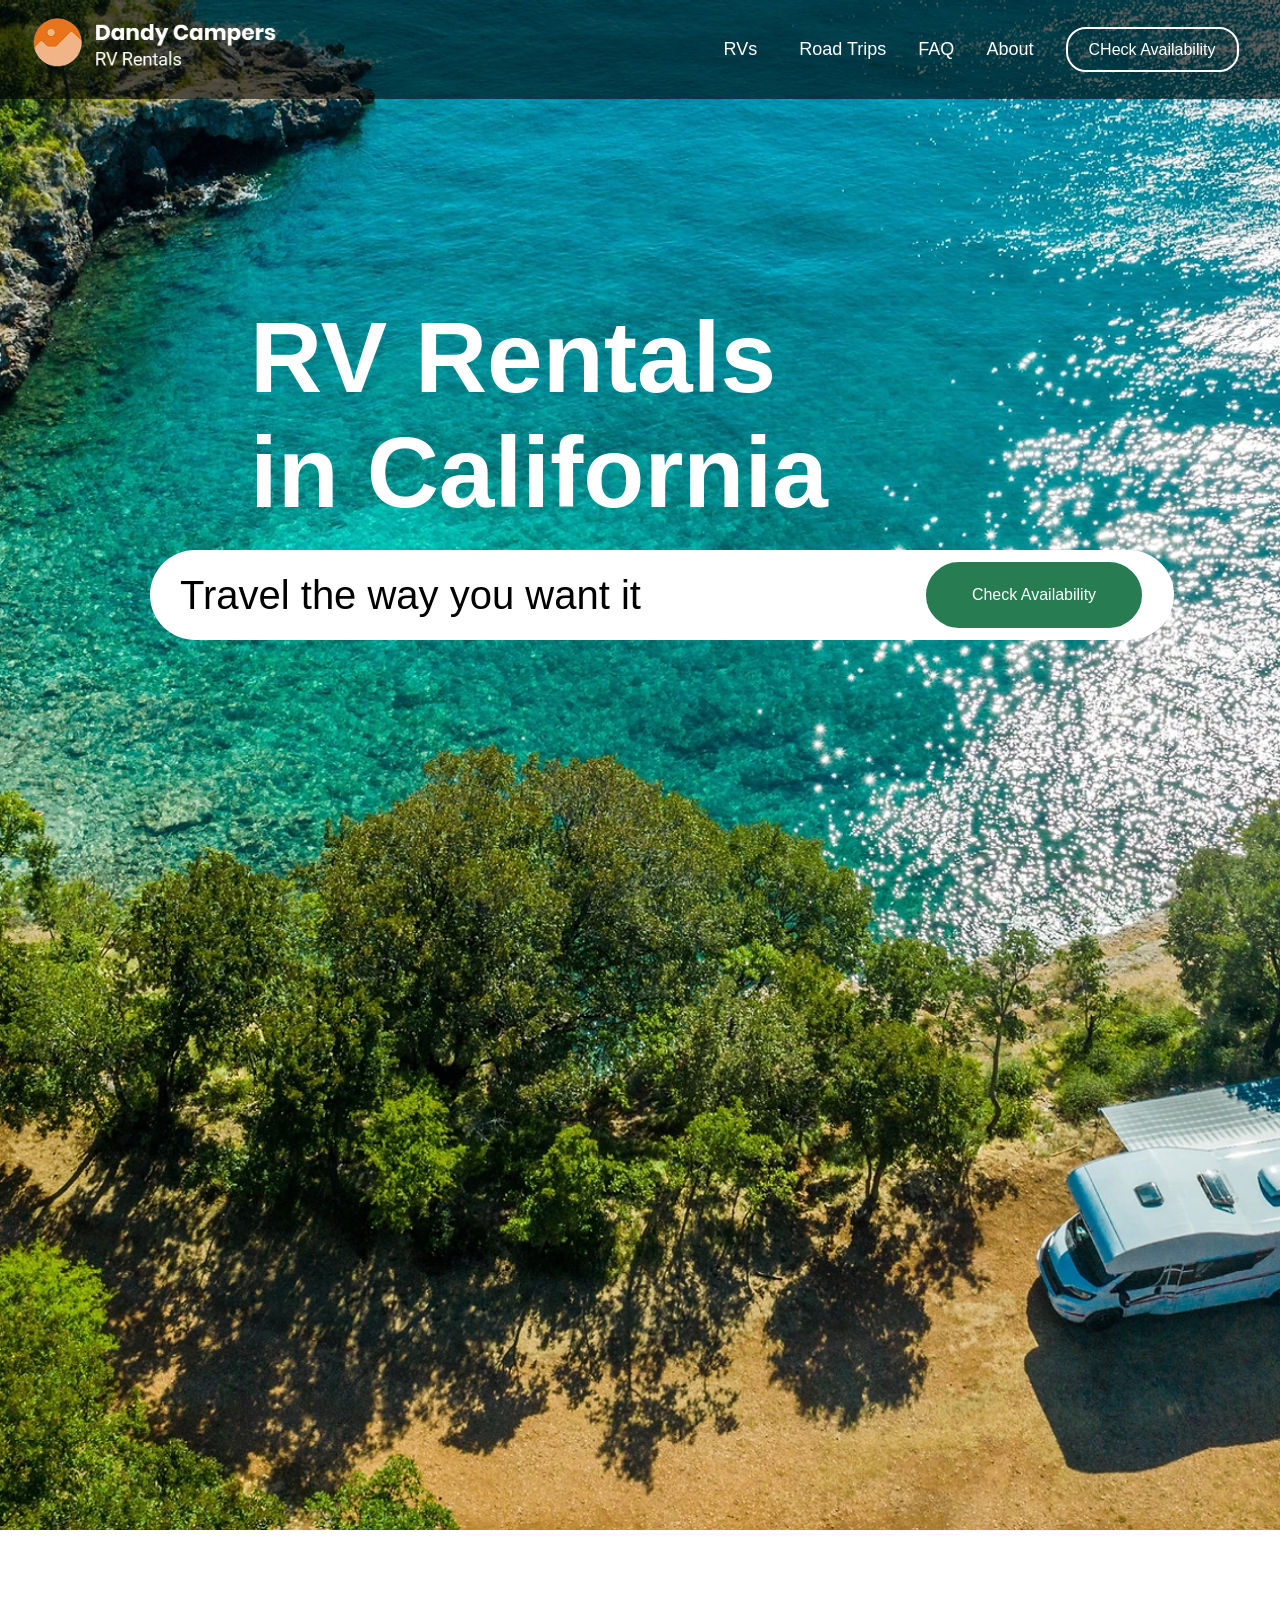
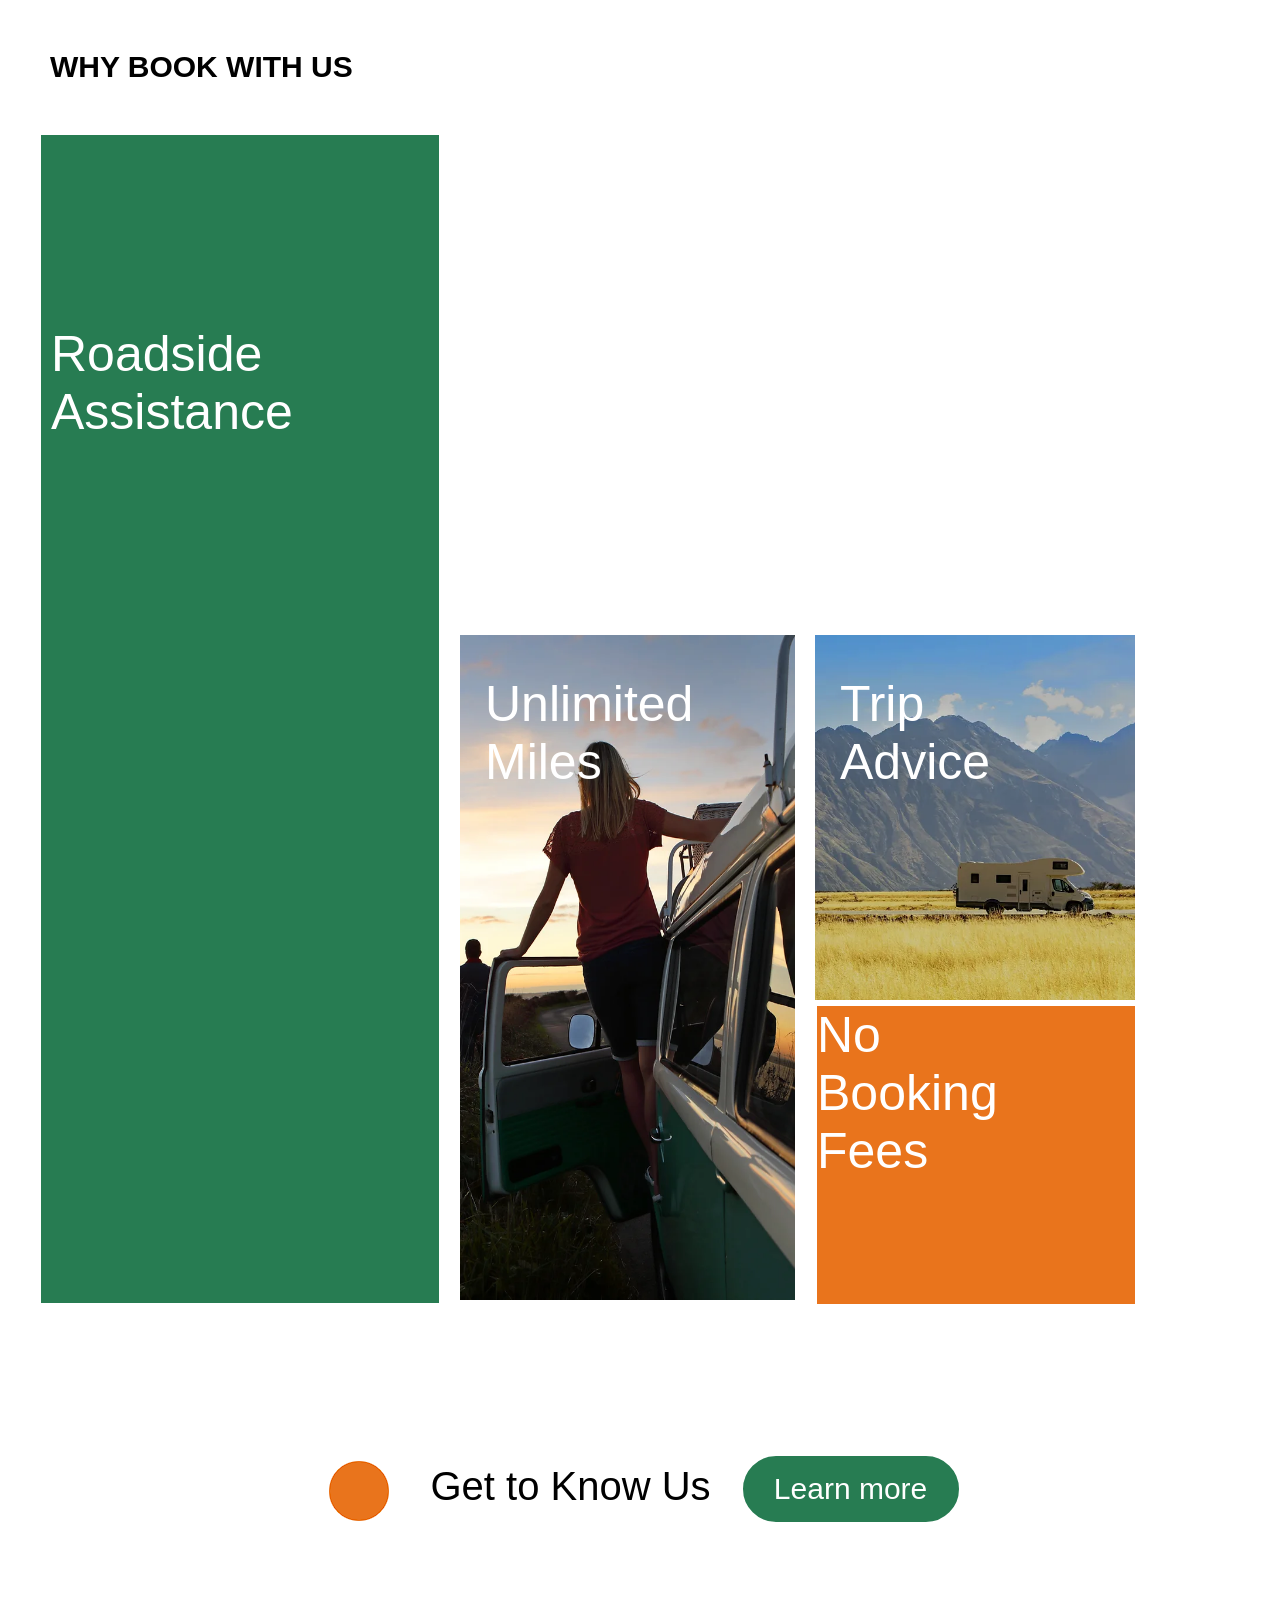
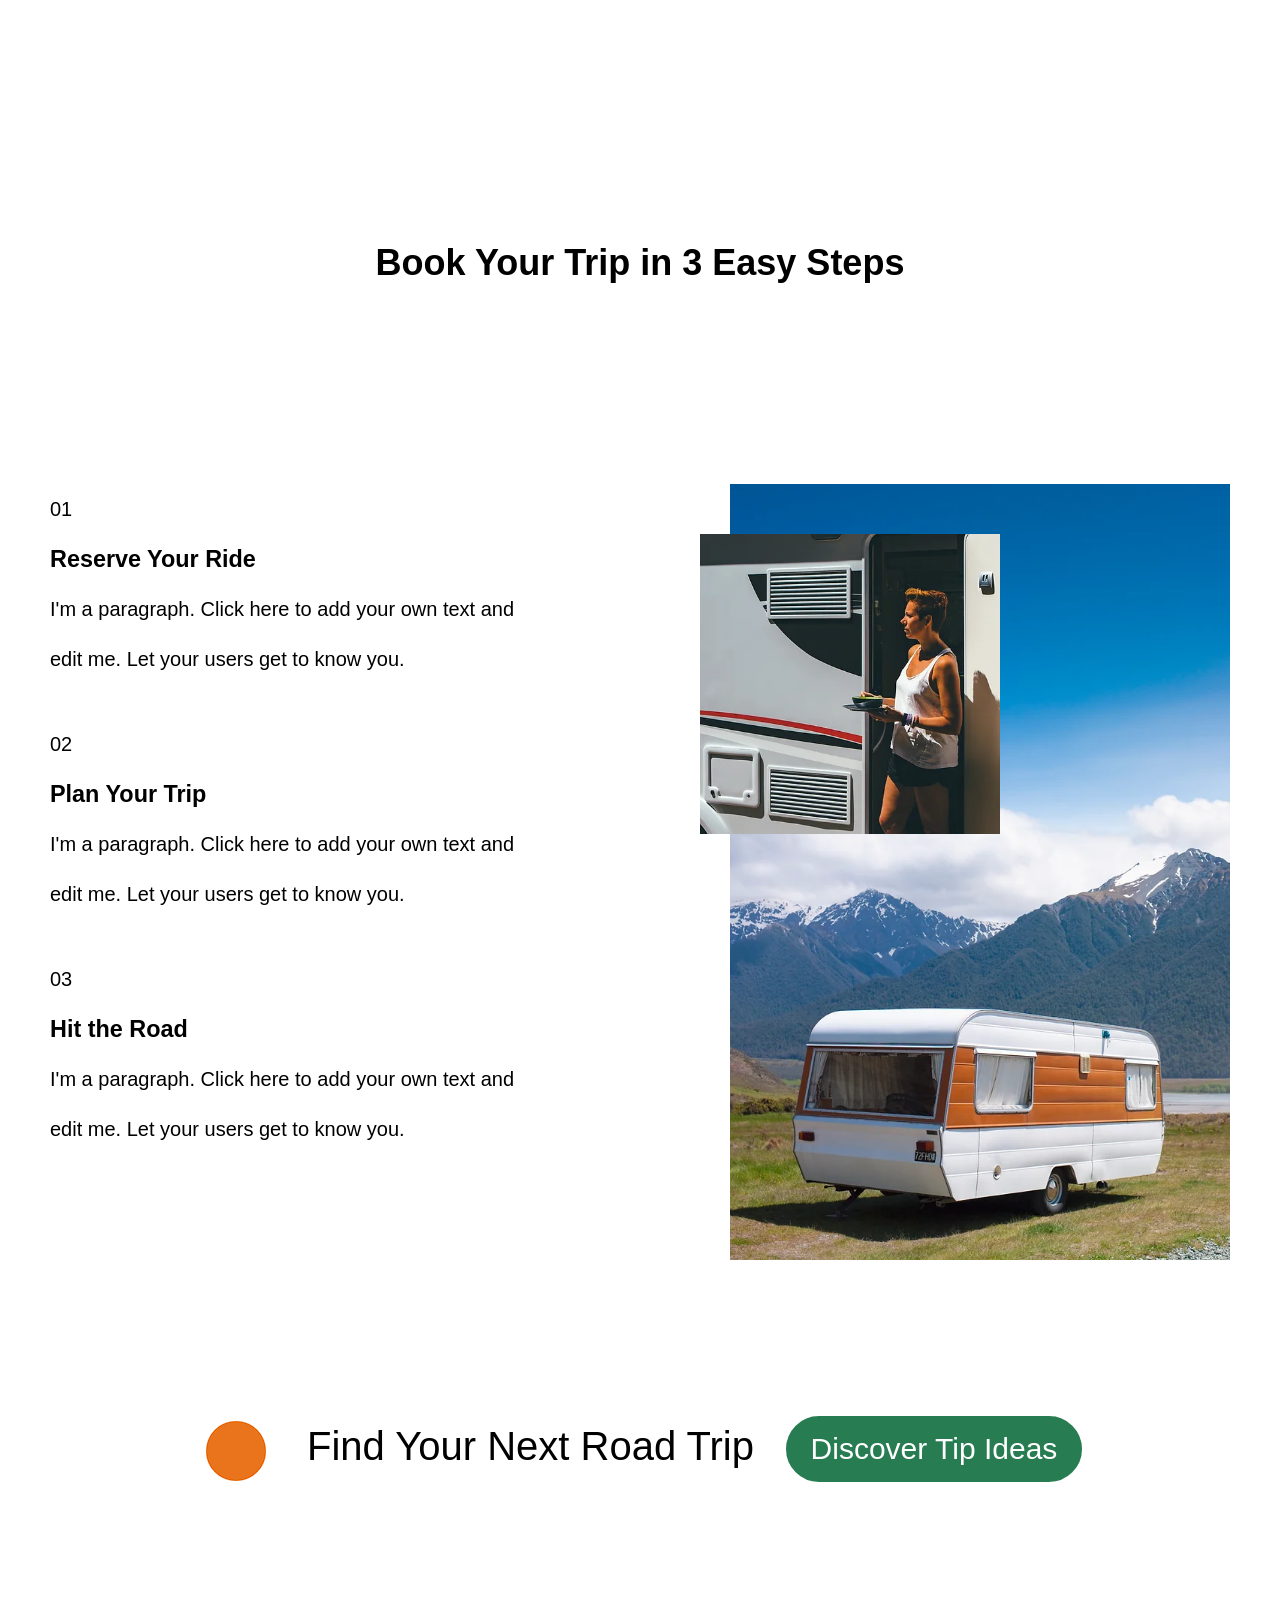
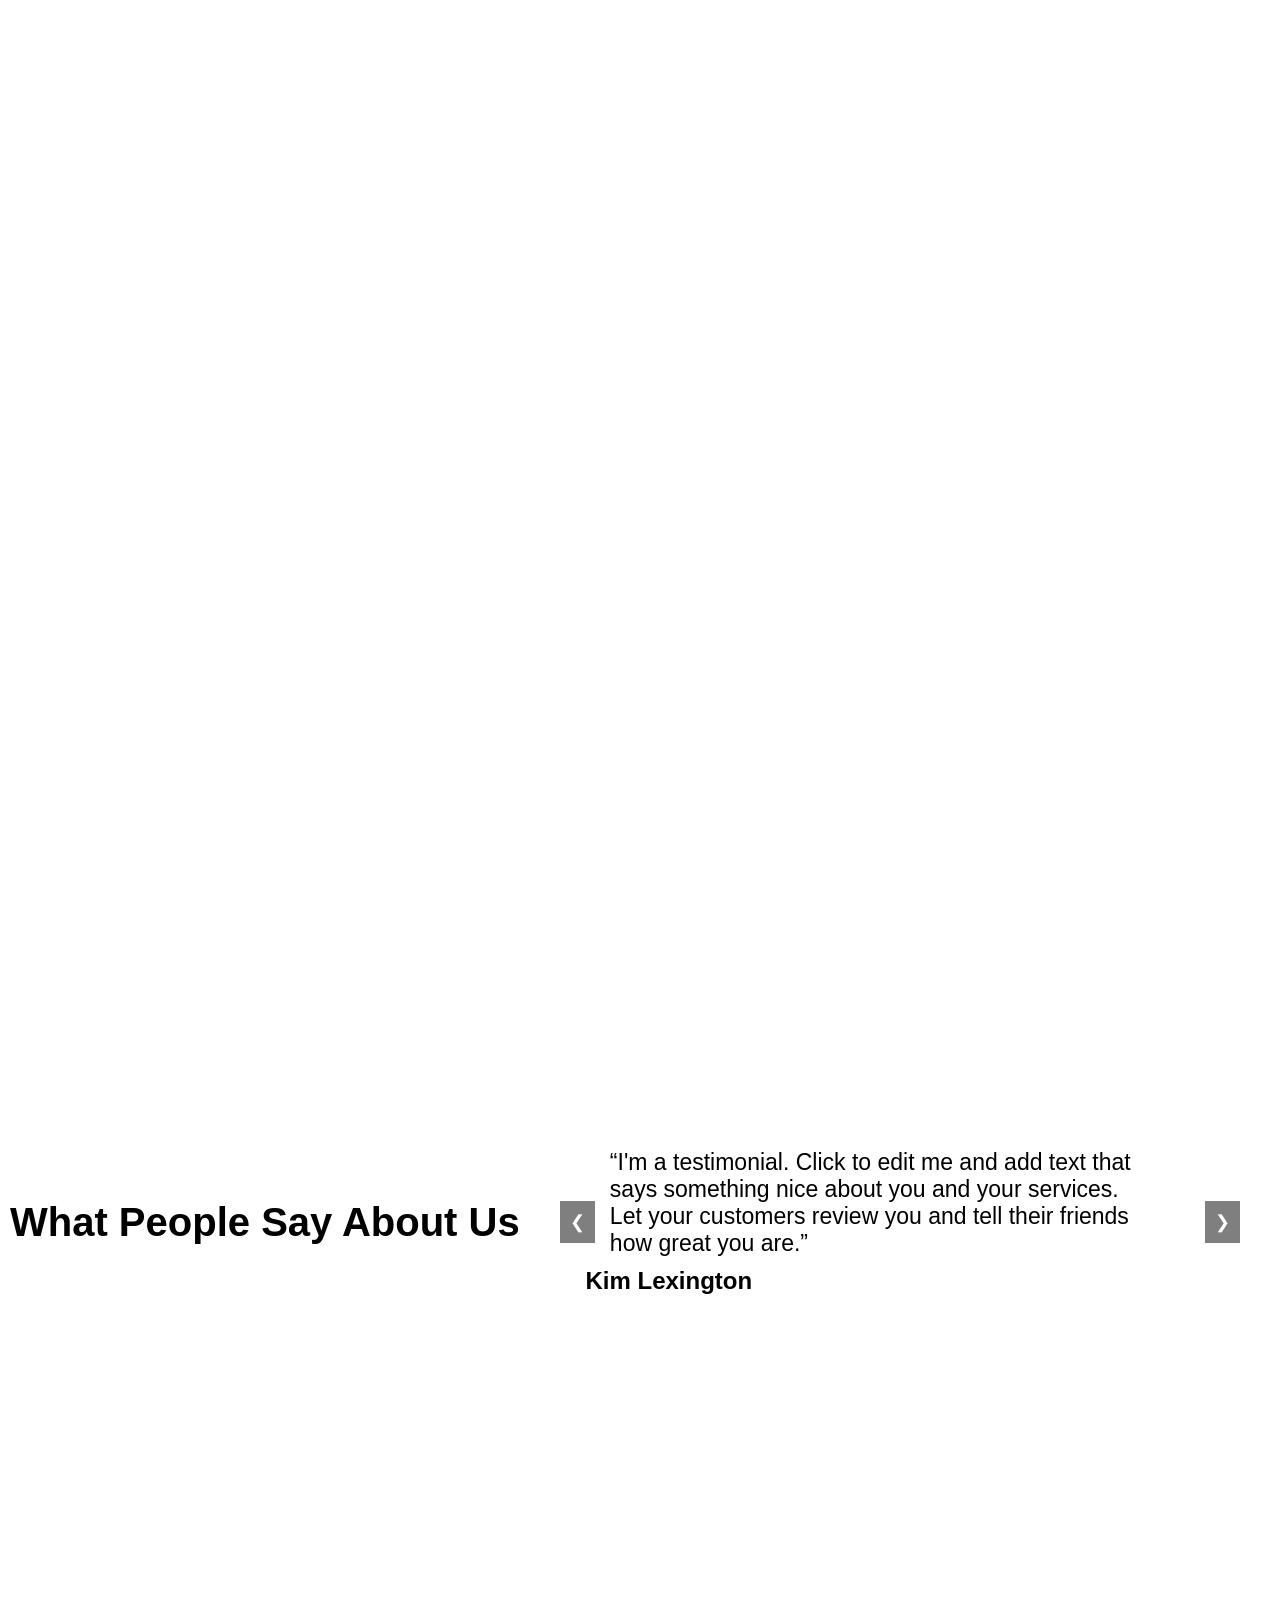
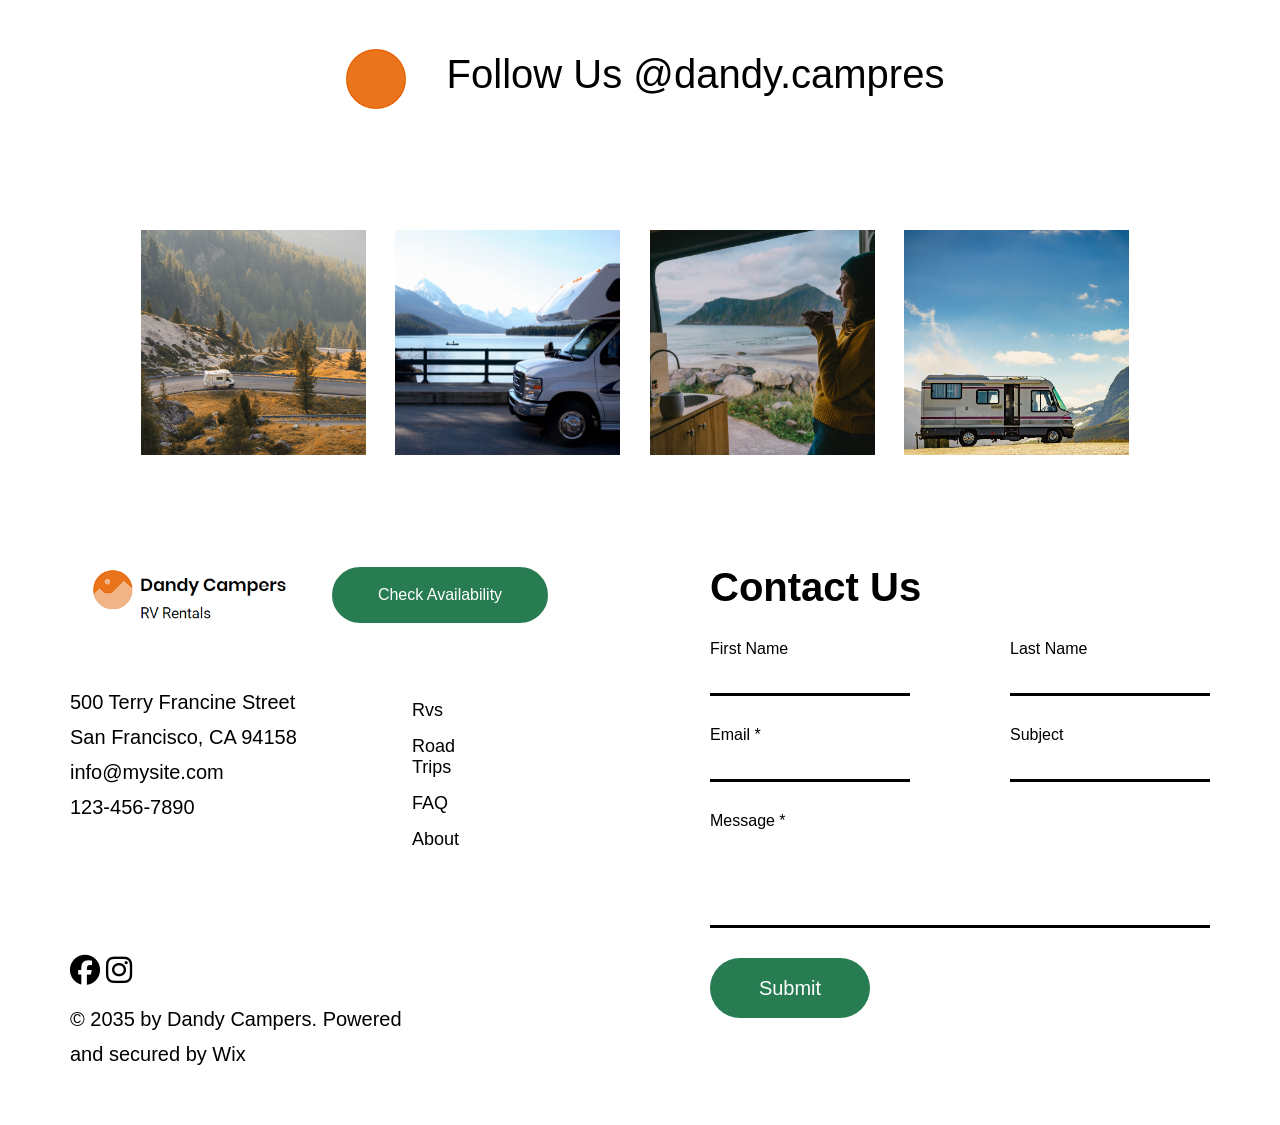
==== commit 5c3fb564: "Fix typo: Califronia -> California in hero title Co-Authored-By: Claude Opus 5.5 <noreply@anthropic." ====
--- a/index.html
+++ b/index.html
@@ -171,7 +171,7 @@
 
                 <h1>
                     <span>RV Rentals
-                    <br> in Califronia
+                    <br> in California
                    </span>
                 </h1>
 
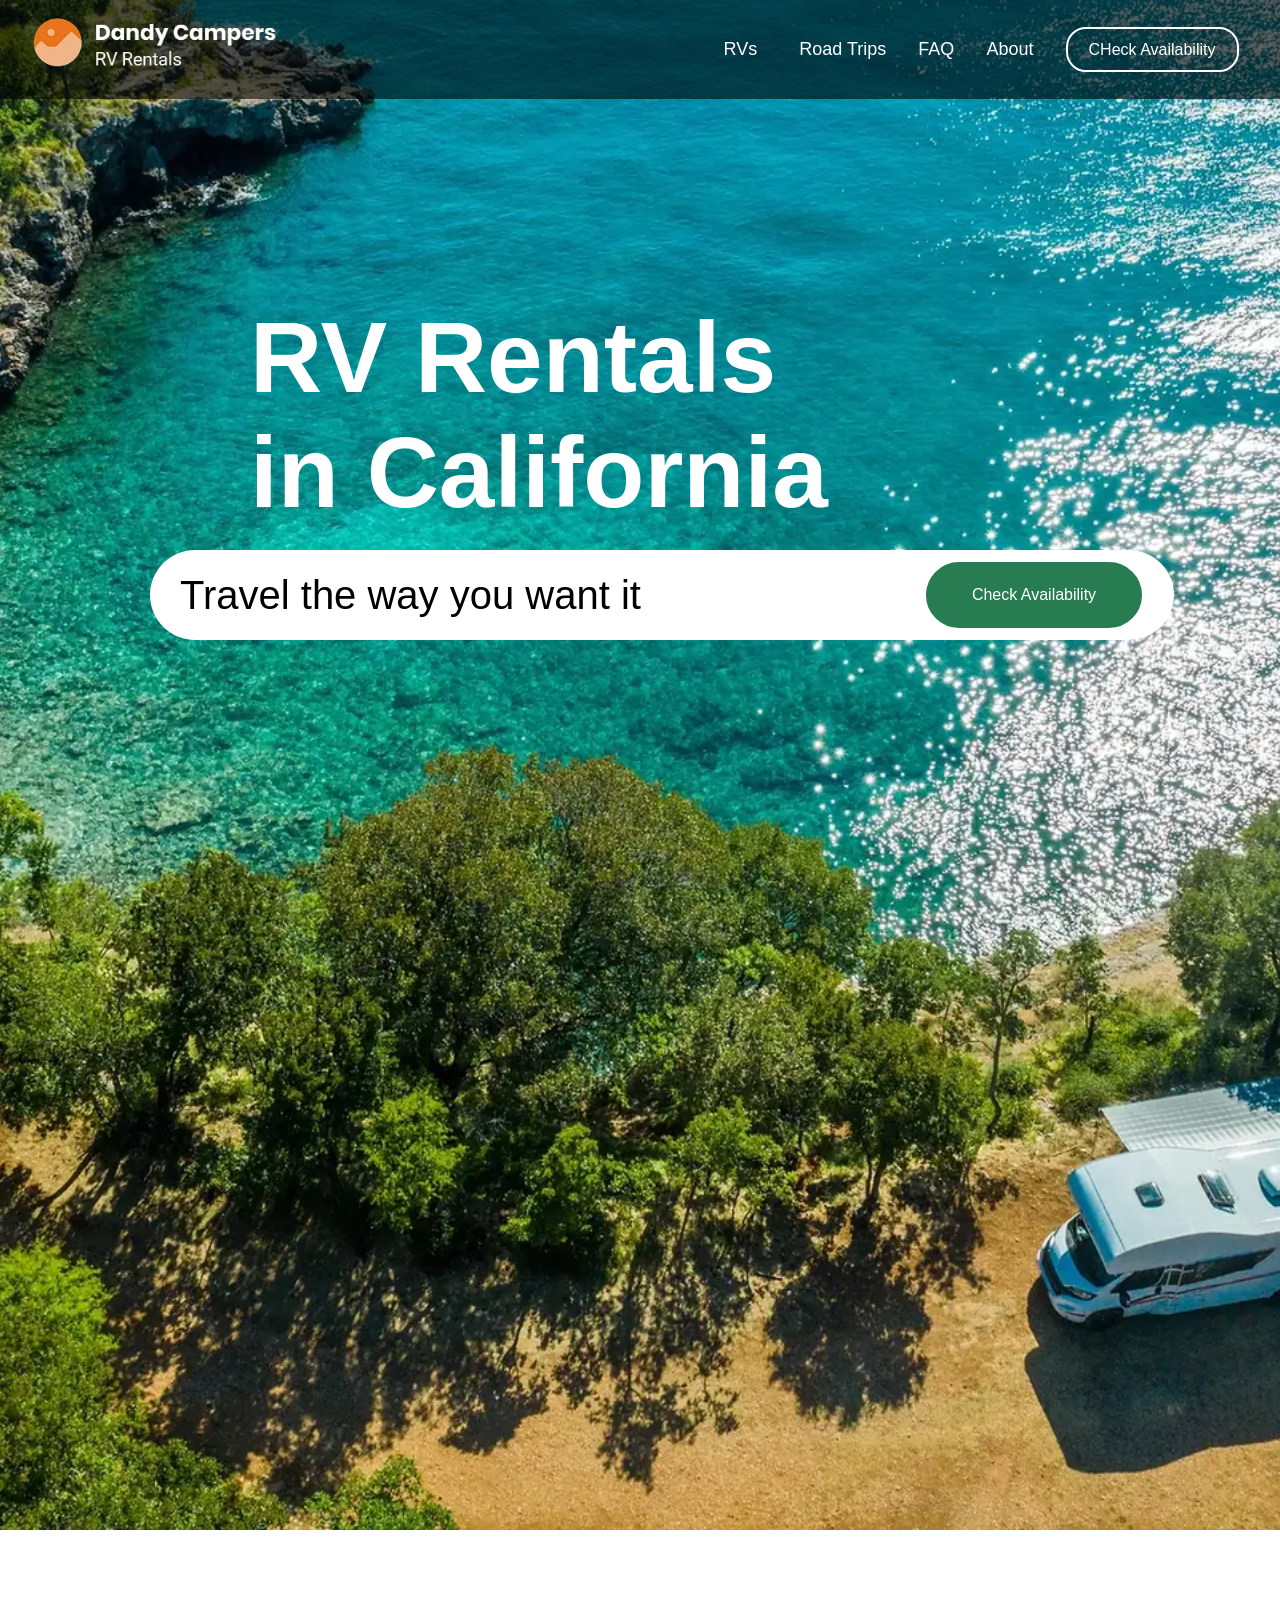
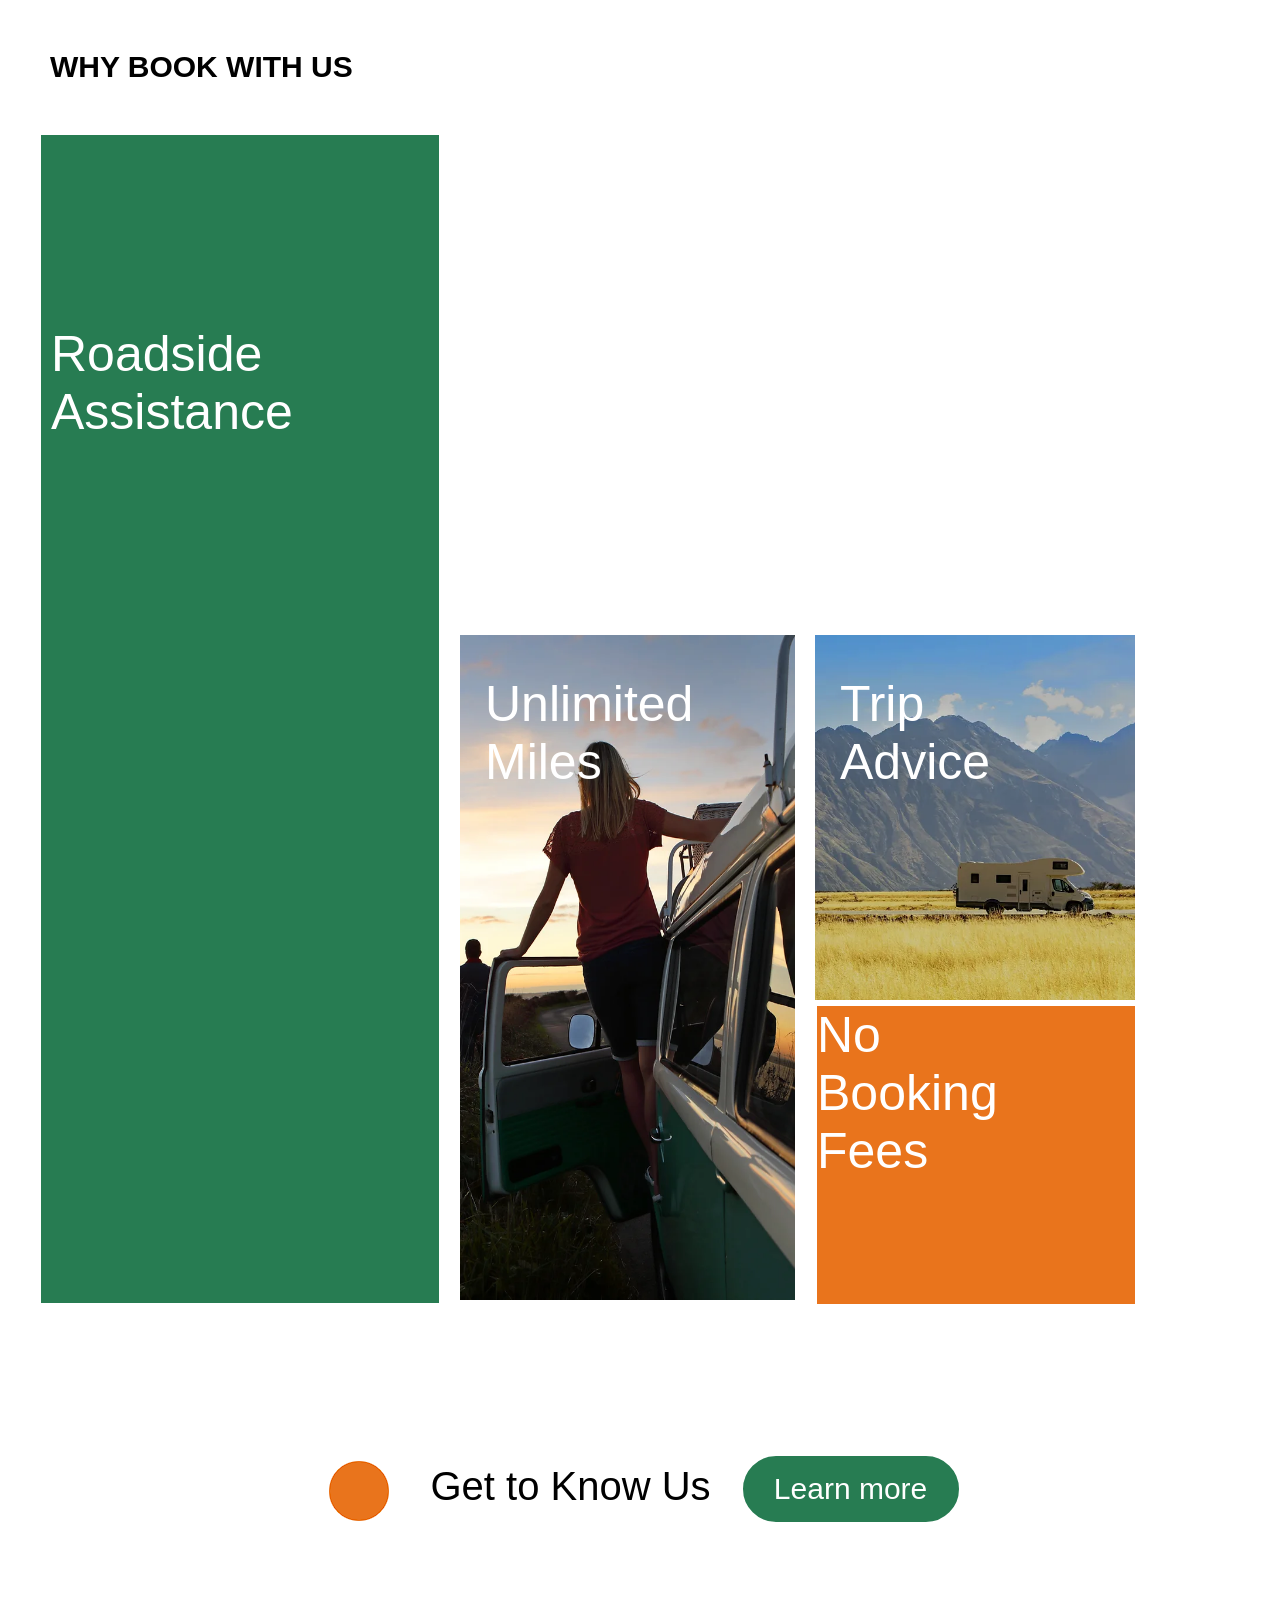
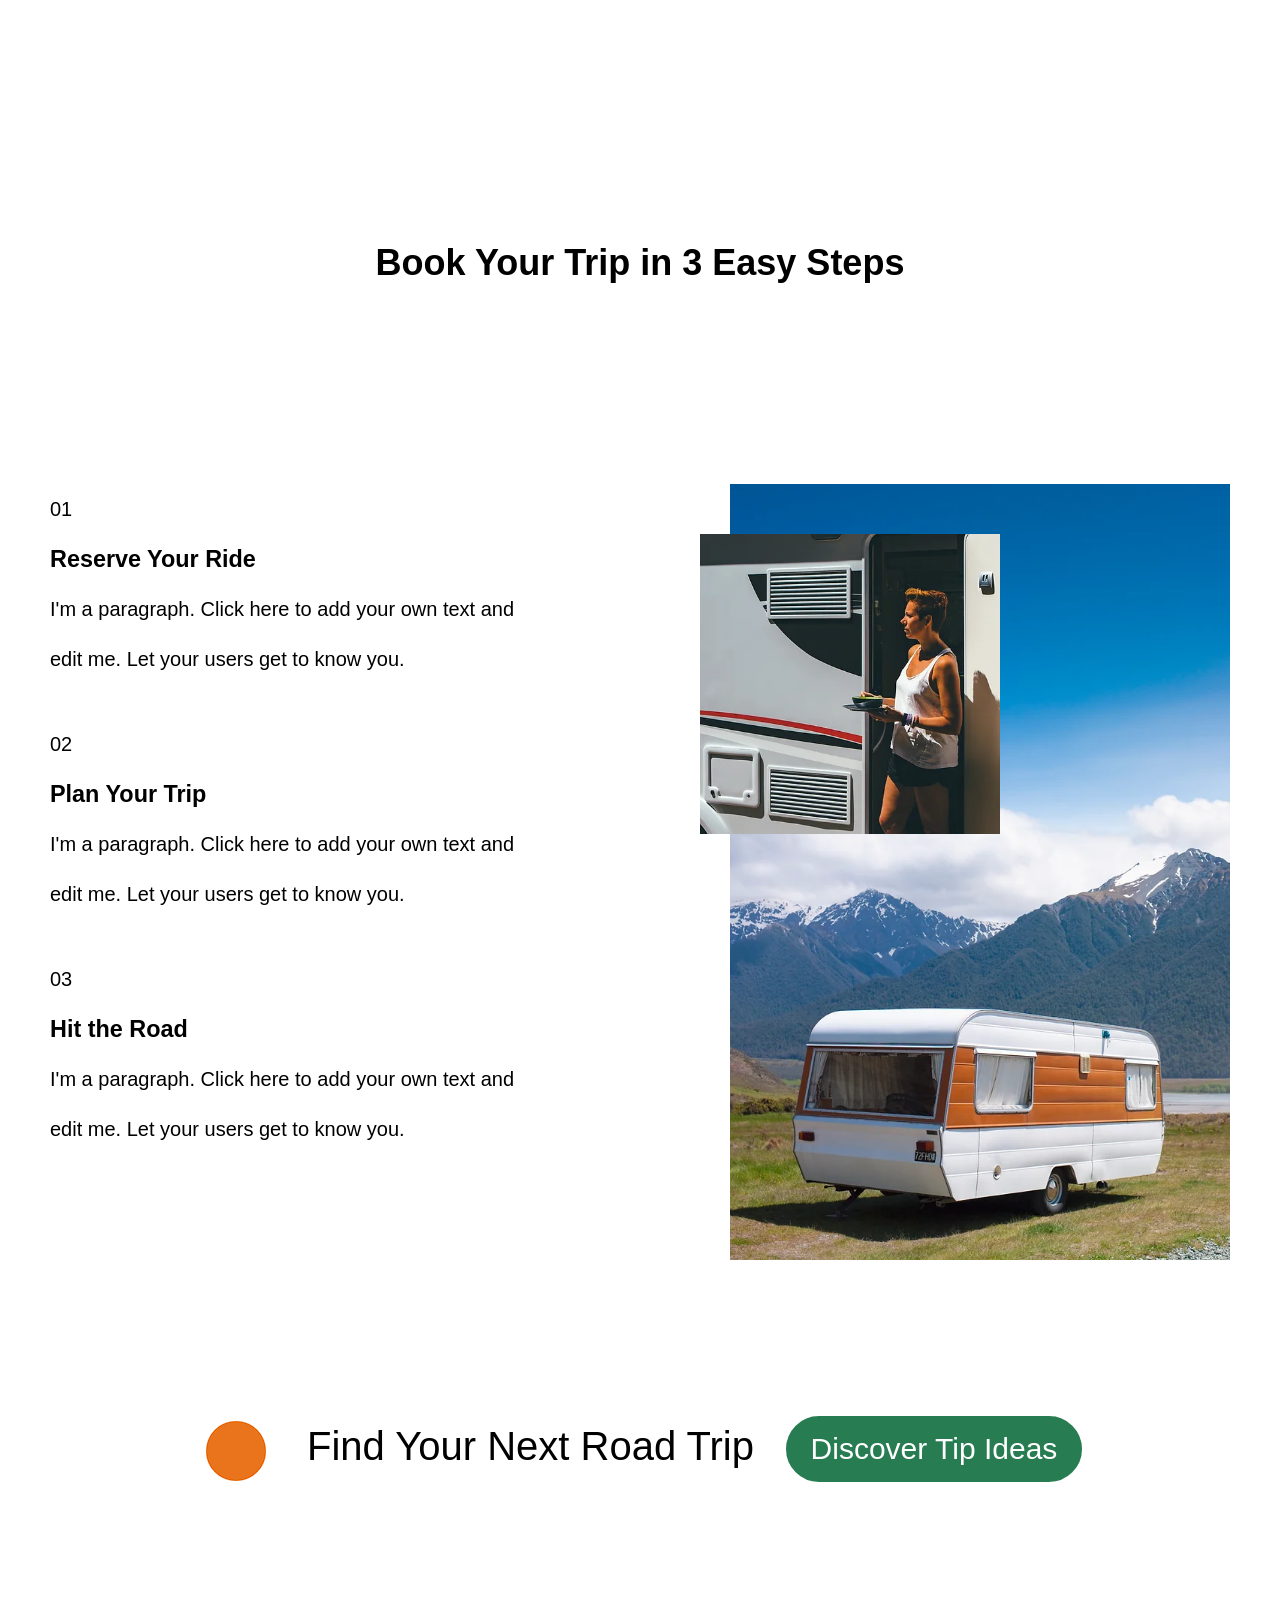
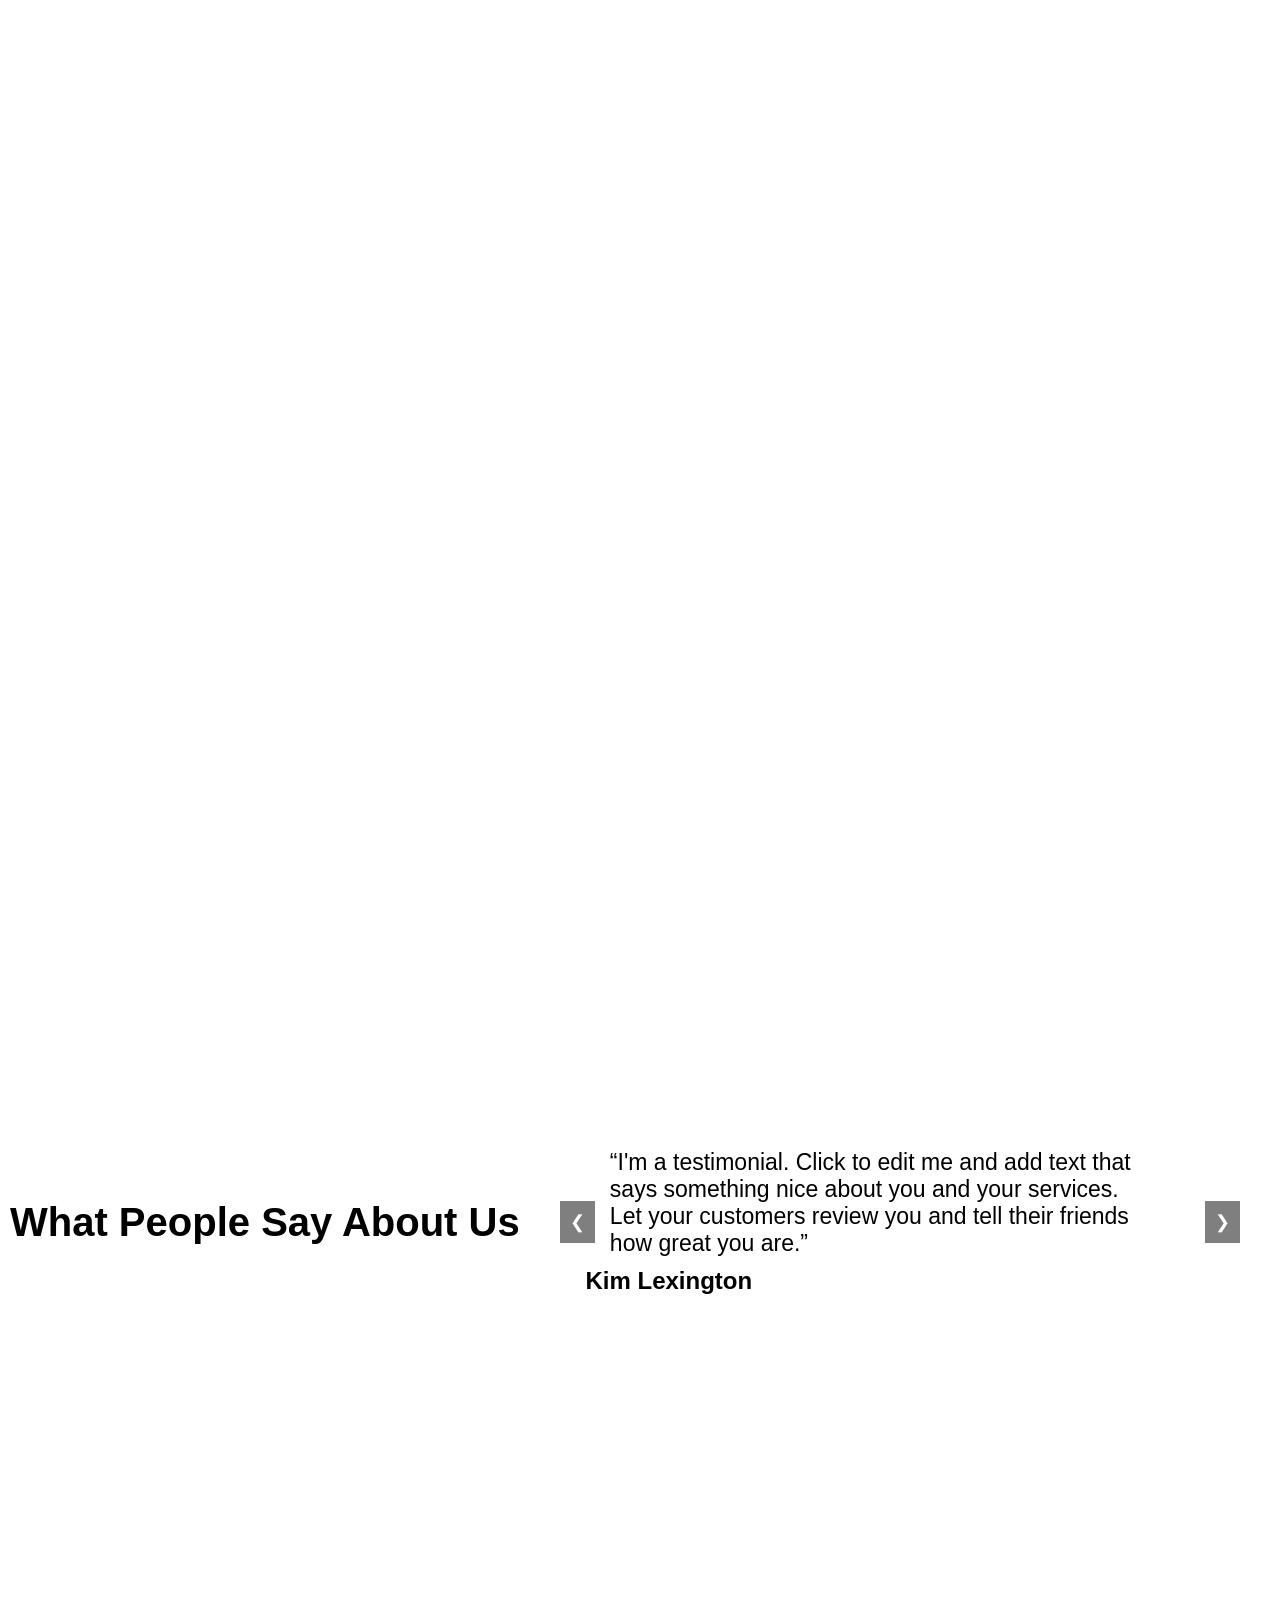
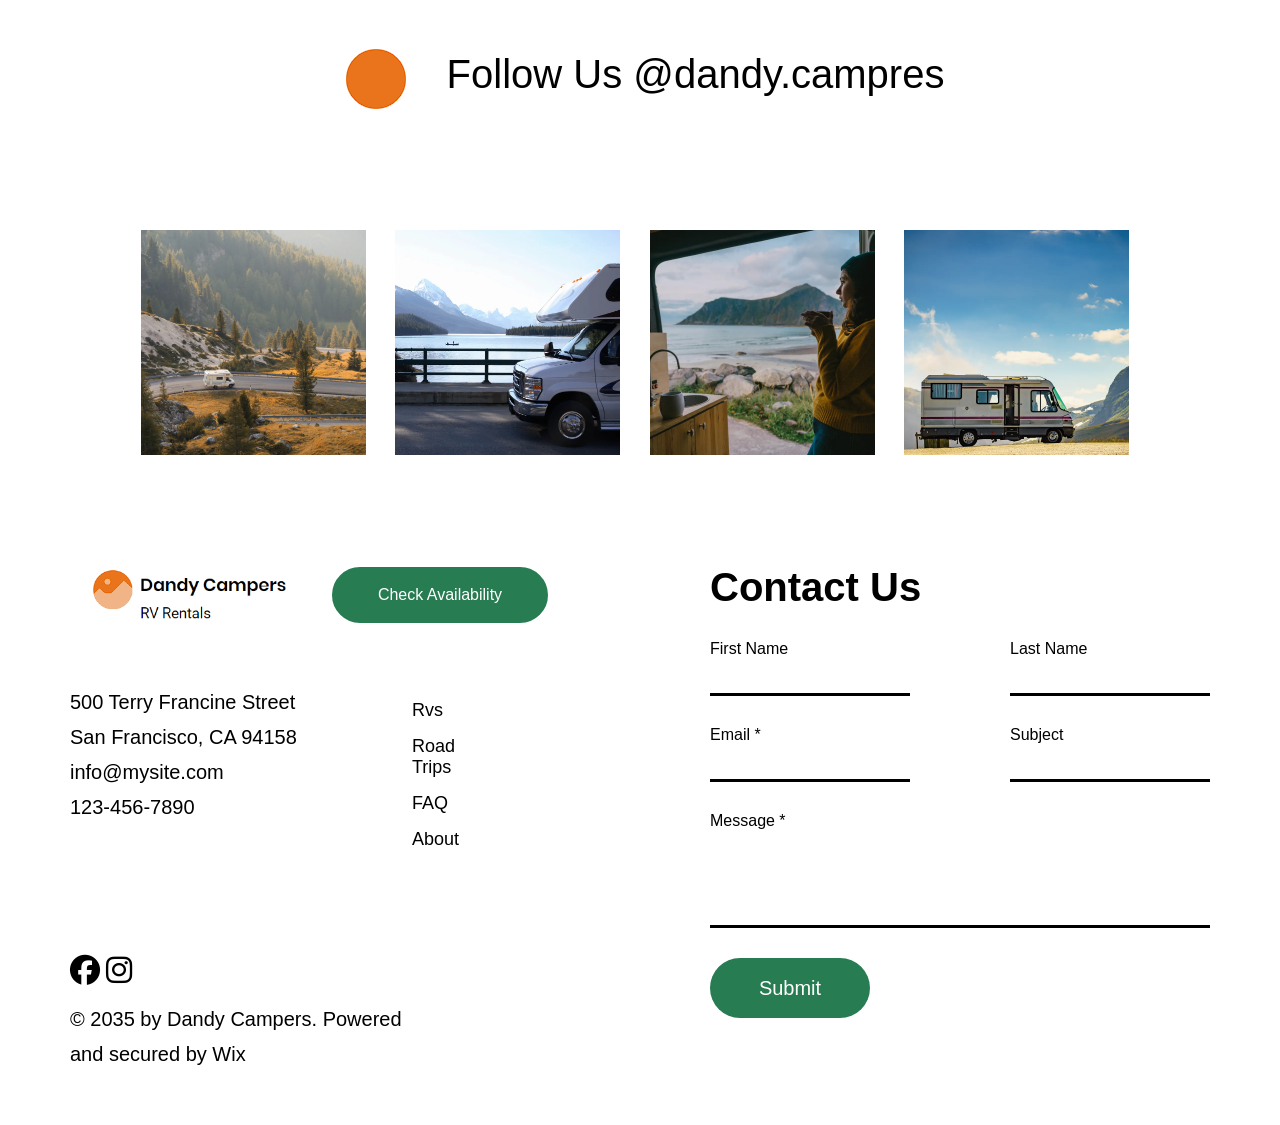
==== commit a2390bcd: "Speed and SEO clean-up: WebP photos, real titles and descriptions, accessible forms and links - phot" ====
--- a/index.html
+++ b/index.html
@@ -3,18 +3,28 @@
 <head>
     <meta charset="UTF-8">
     <meta name="viewport" content="width=device-width, initial-scale=1.0">
-    <title>Document</title>
+    <title>RV Rentals in California | Dandy Campers</title>
+    <meta name="description" content="Rent a camper van or motorhome in California. Roadside assistance, unlimited miles and easy online booking with Dandy Campers.">
+    <meta property="og:type" content="website">
+    <meta property="og:site_name" content="Dandy Campers">
+    <meta property="og:title" content="RV Rentals in California | Dandy Campers">
+    <meta property="og:description" content="Rent a camper van or motorhome in California. Roadside assistance, unlimited miles and easy online booking with Dandy Campers.">
+    <meta name="theme-color" content="#2b7a4b">
     <link rel="stylesheet" href="./style.css">
-    <link rel="stylesheet" href="https://cdnjs.cloudflare.com/ajax/libs/font-awesome/6.5.2/css/all.min.css" integrity="sha512-SnH5WK+bZxgPHs44uWIX+LLJAJ9/2PkPKZ5QiAj6Ta86w+fsb2TkcmfRyVX3pBnMFcV7oQPJkl9QevSCWr3W6A==" crossorigin="anonymous" referrerpolicy="no-referrer" />
-    <link rel="stylesheet" href="./responsive.css">
+    <link rel="preconnect" href="https://cdnjs.cloudflare.com" crossorigin>
+    <link rel="preload" as="style" href="https://cdnjs.cloudflare.com/ajax/libs/font-awesome/6.5.2/css/all.min.css" integrity="sha512-SnH5WK+bZxgPHs44uWIX+LLJAJ9/2PkPKZ5QiAj6Ta86w+fsb2TkcmfRyVX3pBnMFcV7oQPJkl9QevSCWr3W6A==" crossorigin="anonymous" referrerpolicy="no-referrer" onload="this.onload=null;this.rel='stylesheet'">
+    <noscript><link rel="stylesheet" href="https://cdnjs.cloudflare.com/ajax/libs/font-awesome/6.5.2/css/all.min.css" integrity="sha512-SnH5WK+bZxgPHs44uWIX+LLJAJ9/2PkPKZ5QiAj6Ta86w+fsb2TkcmfRyVX3pBnMFcV7oQPJkl9QevSCWr3W6A==" crossorigin="anonymous" referrerpolicy="no-referrer"></noscript>
     <link rel="stylesheet" href="./rcponcive.css">
+    <link rel="preload" as="image" href="./image/camping-mobile.webp" media="(max-width: 768px) and (orientation: portrait)" fetchpriority="high">
+    <link rel="preload" as="image" href="./image/camping.webp" media="(min-width: 769px), (orientation: landscape)" fetchpriority="high">
+    <style>@media (max-width: 768px) and (orientation: portrait) { header { background-image: url(./image/camping-mobile.webp); } }</style>
 </head>
 <body>
 
     <header>
         <nav> 
 
-            <a href=""><img class="logo" src="./image/logo.png" alt=""></a>
+            <a href="./index.html" aria-label="Dandy Campers home"><img class="logo" src="./image/logo.png" alt="Dandy Campers RV Rentals logo"></a>
             
            <i id="toggleMenu"><i class="fa-solid fa-bars"></i></i>
      
@@ -32,12 +42,12 @@
                     <a id="dropown-chek" href="./rvs/rvs.html">RVs</a>
                  
                     <ul class="dropdown">
-                        <li><a href="#">EuroCamper</a></li>
-                        <li><a href="#">vanagon</a></li>
-                        <li><a href="#">Ranger van</a></li>
-                        <li><a href="#">Travel Triler</a></li>
-                        <li><a href="#">Flying Cloud</a></li>
-                        <li><a href="#">MotorHome</a></li>
+                        <li><a href="./rvs/rvs.html">EuroCamper</a></li>
+                        <li><a href="./rvs/rvs.html">vanagon</a></li>
+                        <li><a href="./rvs/rvs.html">Ranger van</a></li>
+                        <li><a href="./rvs/rvs.html">Travel Triler</a></li>
+                        <li><a href="./rvs/rvs.html">Flying Cloud</a></li>
+                        <li><a href="./rvs/rvs.html">MotorHome</a></li>
                     </ul>
                 </li>  
 
@@ -50,7 +60,7 @@
               
              <div class="overlay-btn-title">
                 <span class="camper-check-btn">CHeck Availability</span>
-                <a href="javascript:void(0)" class="closebtn" onclick="closeNav()">&times;</a>
+                <a href="#" role="button" aria-label="Close" class="closebtn" onclick="closeNav()">&times;</a>
              </div>
                 <div class="overlay-content">
 
@@ -62,7 +72,7 @@
                         <div class="pick-up">
                         
                         <label for="nav-select">Pick up*</label>
-                        <select class="nav-select back-color">
+                        <select aria-label="Pick-up location" class="nav-select back-color">
                             <option value=""></option>
                             <option>San Diego</option>
                             <option>malibu Beach</option>
@@ -73,7 +83,7 @@
                          
                     <div class="drop-off">
                         <label for="nav-select ">Drop Off*</label>
-                        <select class="nav-select back-color">
+                        <select aria-label="Drop-off location" class="nav-select back-color">
                             <option value=""></option>
                             <option>San Diego</option>
                             <option>malibu Beach</option>
@@ -86,12 +96,12 @@
                       <div class="date">
                          <div class="for-date">
                         <label for="date">Start Date*</label>
-                        <input class="back-color" name="date" type="date">
+                        <input aria-label="Date" class="back-color" name="date" type="date">
                          </div>
                          
                          <div class="for-date">
                         <label for="date">End Date*</label>
-                        <input class="back-color" name="date" type="date">
+                        <input aria-label="Date" class="back-color" name="date" type="date">
                          </div>
                       </div>
                          
@@ -100,12 +110,12 @@
                        <div class="number">
                             <div class="for-number">
                                 <label for="number">Number of passenger*</label>
-                                <input class="back-color" name="number" type="number">
+                                <input aria-label="Number of travellers" class="back-color" name="number" type="number">
                             </div>
 
                          <div class="for-number-rvs">
                             <label class="rvs-one" for="rvs">Rv Type</label>
-                            <select class="back-color"  name="rvs" id="">
+                            <select aria-label="RV type" class="back-color"  name="rvs" id="">
                                 <option value=""></option>
                                 <option value="">EuroCamper</option>
                                 <option value="">Vanagon</option>
@@ -128,24 +138,24 @@
                      <div class="name-lastname">
                             <div class="name-for-form">
                                 <label for="name">First Name</label>
-                                <input class="back-color" type="name" >
+                                <input aria-label="First name" class="back-color" type="name" >
                             </div>
                     
                             <div class="name-for-form">
                                 <label for="lastname">Last Name</label>
-                                <input class="back-color" type="lastname">
+                                <input aria-label="Last name" class="back-color" type="lastname">
                             </div>
                     </div>
 
                     <div class="name-lastname">
                         <div class="name-for-form">
                             <label for="name">First Name</label>
-                            <input class="back-color" type="name" >
+                            <input aria-label="First name" class="back-color" type="name" >
                         </div>
                 
                         <div class="name-for-form">
                             <label for="lastname">Last Name</label>
-                            <input class="back-color" type="lastname">
+                            <input aria-label="Last name" class="back-color" type="lastname">
                         </div>
                 </div>
             </div>
@@ -180,13 +190,14 @@
 
             <div class="title-two">
                 <p>Travel the way you want it</p>
-                <button><a href="">Check Availability</a></button>
+                <button><a href="./rvs/rvs.html">Check Availability</a></button>
                 
             </div>
 
          
       
     </header>
+<main style="display: contents">
 
 
    
@@ -215,7 +226,7 @@
      <div class="banner-card-car">
 
         <div class="car-img">
-            <img src="./image/car-girl.webp" alt="">
+            <img loading="lazy" decoding="async" src="./image/car-girl.webp" alt="Traveller sitting on the roof of a camper van">
         </div>
 
         <div class="car-text">
@@ -229,7 +240,7 @@
         <div class="banner-card-mount">
 
             <div class="mount-img">
-                <img src="./image/mount.webp" alt="">
+                <img loading="lazy" decoding="async" src="./image/mount.webp" alt="Camper van parked below a mountain">
             </div>
     
             <div class="mount-text">
@@ -266,7 +277,7 @@
     
 
       <div class="logo-ball">
-        <img src="./image/ball.PNG" alt="">
+        <img loading="lazy" decoding="async" src="./image/ball.PNG" alt="">
       </div>
 
      <div class="two-title">
@@ -321,8 +332,8 @@
 
 
         <div class="four-img">
-            <img class="image-one" src="./image/sectio-fourth(one).webp" alt="">
-            <img class="image-two" src="./image/fourthe-two.webp" alt="">
+            <img loading="lazy" decoding="async" class="image-one" src="./image/sectio-fourth(one).webp" alt="Camper van interior">
+            <img loading="lazy" decoding="async" class="image-two" src="./image/fourthe-two.webp" alt="Camper van on a forest road">
         </div>
 
 
@@ -340,7 +351,7 @@
     
 
       <div class="logo-ball-five">
-        <img src="./image/ball.PNG" alt="">
+        <img loading="lazy" decoding="async" src="./image/ball.PNG" alt="">
       </div>
 
      <div class="five-title">
@@ -420,7 +431,7 @@
   <div class="wrapper-section-eight">
 
     <div class="logo-ball-eight">
-        <img src="./image/ball.PNG" alt="">
+        <img loading="lazy" decoding="async" src="./image/ball.PNG" alt="">
       </div>
 
      <div class="eight-title">
@@ -438,7 +449,7 @@
 
 
         <div class="card-image">
-            <img src="./image/01.jpg" alt="" >
+            <img loading="lazy" decoding="async" src="./image/01.webp" alt="Camper van on the coast at sunset" >
 
 
             <div class="card-title">
@@ -451,7 +462,7 @@
         </div>
 
         <div class="card-image">
-            <img src="./image/02.jpg" alt="" >
+            <img loading="lazy" decoding="async" src="./image/02.webp" alt="Friends camping next to their RV" >
 
 
             <div class="card-title">
@@ -465,7 +476,7 @@
 
 
         <div class="card-image">
-            <img src="./image/03.jpg" alt="" >
+            <img loading="lazy" decoding="async" src="./image/03.webp" alt="Motorhome on a mountain road" >
 
 
             <div class="card-title">
@@ -478,7 +489,7 @@
         </div>
 
         <div class="card-image">
-            <img src="./image/04.jpg" alt="" >
+            <img loading="lazy" decoding="async" src="./image/04.webp" alt="Camper van at a lakeside campsite" >
 
 
             <div class="card-title">
@@ -500,12 +511,13 @@
 
 <!-- footer -->
 
+</main>
 <footer >
 
   <div class="footer-wrapper">
     <div class="footer-btn">
-         <a href=""><img class="logo" src="./image/logo-footer.PNG" alt=""></a>
-        <button><a href="">Check Availability</a></button>
+         <a href=""><img loading="lazy" decoding="async" class="logo" src="./image/logo-footer.PNG" alt="Dandy Campers logo"></a>
+        <button><a href="./rvs/rvs.html">Check Availability</a></button>
 
     </div>
 
@@ -552,30 +564,30 @@
     <div class="input">
         <div>
             <label for="name">First Name</label>
-            <input type="name" >
+            <input aria-label="First name" type="name" >
         </div>
 
         <div class="in">
             <label for="lastname">Last Name</label>
-            <input type="lastname">
+            <input aria-label="Last name" type="lastname">
         </div>
     </div>
     <div class="input">
         <div>
             <label for="Email">Email *</label>
-            <input type="email" >
+            <input aria-label="Email" type="email" >
         </div>
 
         <div>
             <label for="Subject">Subject</label>
-            <input type="Subject">
+            <input aria-label="Subject" type="Subject">
         </div>
         
     </div>
 
     <div class="massage">
         <label for="Message">Message *</label>
-        <input type="Message">
+        <input aria-label="Message" type="Message">
     </div>
 
 
